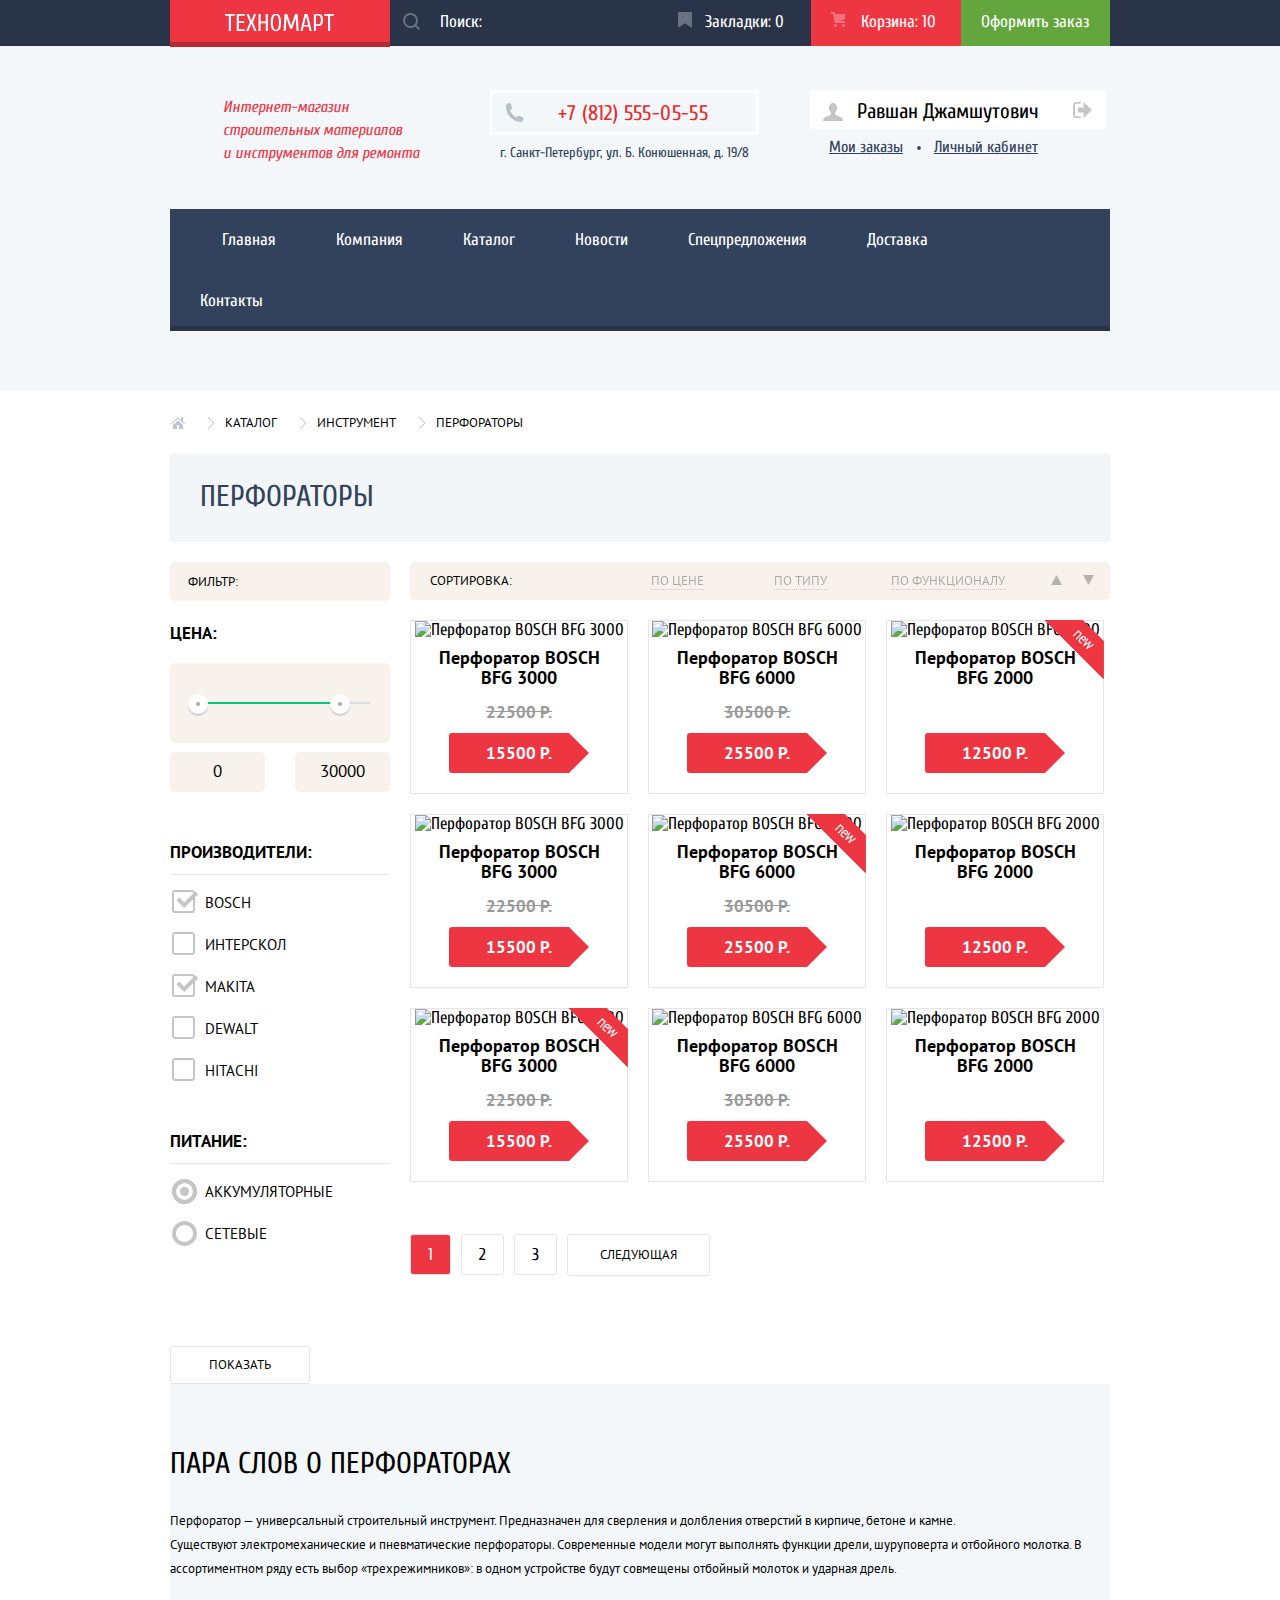
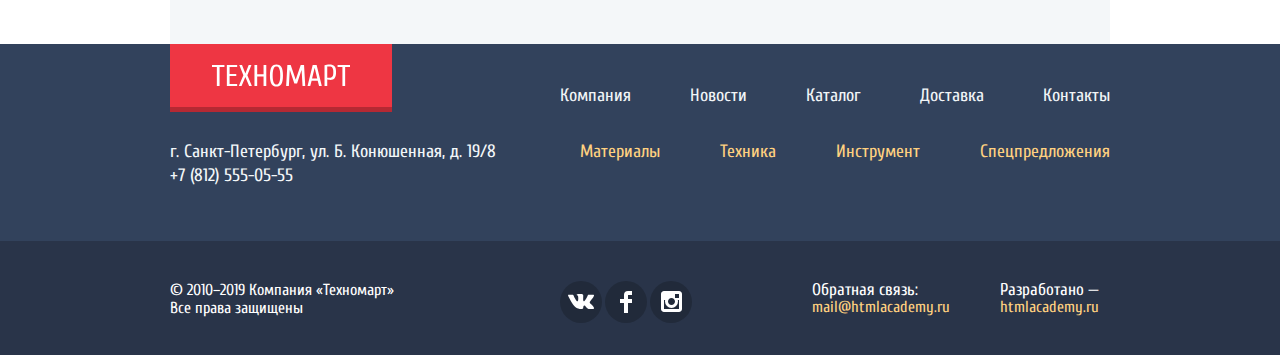
==== catalog.html @ c766dfce "Закончил верстку + js" ====
<!DOCTYPE html>
<html lang="ru">
<head>
    <meta charset="UTF-8">
    <meta name="viewport" content="width=device-width, initial-scale=1.0">
    <meta http-equiv="X-UA-Compatible" content="ie=edge">
    <title>Document</title>
    <link
      href="https://fonts.googleapis.com/css?family=Cuprum:400,400i,700|PT+Sans:400,700&display=swap&subset=cyrillic"
      rel="stylesheet">
    <link href="css/normalize.css" rel="stylesheet">
    <link href="css/style.css" rel="stylesheet">
</head>

  <body class="inner-page">
    <header class="main-header">
      <div class="header-top">
        <div class="container">
          <div class="logo-search">
            <a class="logo" href="index.html"><img src="img/logo-technomart.svg" width="136" height="22"
                alt="Логотип интернет-магазина Техномарт"></a>
            <form class="search" action="#" method="get">
              <label for="search-item">Поиск:</label>
              <input type="text" name="search-item" id="search-item" placeholder="Поиск:">
            </form>
          </div>
          <div class="links">
            <a class="btn tab" href="#">Закладки: 0</a>
            <a class="btn cart cart-full" href="#">Корзина: 10</a>
            <a class="btn сheckout" href="#">Оформить заказ</a>
          </div>
        </div>
      </div>

      <div class="header-middle">
        <div class="container">
          <div class="header-middle-tittle-wrapper">
            <h1>Интернет-магазин строительных материалов и&nbsp;инструментов для ремонта</h1>
          </div>
          <div class="header-contacts">
            <a class="tel" href="tel:+78125550555">+7 (812) 555-05-55</a>
            <p>г. Санкт-Петербург, ул. Б. Конюшенная, д. 19/8</p>
          </div>

          <ul class="user">
            <li><span class="username">
                  <svg class="icon-user" xmlns="http://www.w3.org/2000/svg" width="20" height="18"
                  viewBox="0 0 20 18">
                  <path fill="#c5c5c5"
                    d="M17.881 14.166c-2.144-.735-4.256-1.666-5.207-2.39-.657-.501-.77-1.618-.517-2.415 1.118-.903 1.864-2.477 1.864-4.278C14.021 2.276 12.221 0 10 0S5.979 2.276 5.979 5.083c0 1.801.746 3.374 1.863 4.277.253.798.141 1.915-.517 2.416-.95.724-3.063 1.654-5.207 2.39S0 18 0 18h20s.025-3.099-2.119-3.834z" />
                  </svg>
                Равшан Джамшутович
                  <svg class="logout" xmlns="http://www.w3.org/2000/svg" width="21" height="17" viewBox="0 0 21 17">
                    <g fill="#c5c5c5">
                    <path fill="#c5c5c5" d="M21 8.5L12.125 0v6h-6v5h6v6z" />
                    <path fill="#c5c5c5"
                      d="M3.106 13.952V3.048c.018-.376.171-1.057 1.01-1.057h5.027V0H4.116C1.938 0 1.112 1.81 1.087 3.027v10.946C1.112 15.189 1.938 17 4.116 17h5.027v-1.99H4.116c-.839 0-.992-.683-1.01-1.058z" />
                    </g>
                  </svg>
                </span>
            </li>
            <li><a class="orders" href="#">Мои заказы</a></li>
            <li><a class="private" href="#">Личный кабинет</a></li>
          </ul>
        </div>
      </div>

      <nav class="main-nav container">
        <ul class="site-nav">
          <li class="site-item"><a href="index.html">Главная</a></li>
          <li class="site-item"><a href="#">Компания</a></li>
          <li class="site-item"><a href="#">Каталог</a></li>
          <li class="site-item"><a href="#">Новости</a></li>
          <li class="site-item"><a href="#">Спецпредложения</a></li>
          <li class="site-item"><a href="#">Доставка</a></li>
          <li class="site-item"><a href="#">Контакты</a></li>
        </ul>
      </nav>
    </header>

    <main class="container">
        <ul class="breadcrumbs">
          <li class="home"><a href="index.html"><span class="visually-hidden">Главная страница</span></a>
          </li>
          <li><a href="catalog.html">Каталог</a></li>
          <li><a href="#">Инструмент</a></li>
          <li class="breadcrumbs-current">Перфораторы</li>
        </ul>
        <h2 class="hammers">Перфораторы</h2>
        
        <div class="catalog-columns">
          <section class="filters">
            <form class="filter" action="#" method="get">
              <h3>Фильтр:</h3>
              <fieldset class="filter-item">
                <legend class="price-legend">Цена:</legend>
                <div class="range-filter">
                  <div class="range-controls">
                    <div class="scale">
                      <div class="bar"></div>
                    </div>
                    <div class="toggle toggle-min"></div>
                    <div class="toggle toggle-max"></div>
                  </div>
                  <div class="price-controls">
                    <label class="min-price"><input type="text" name="min-price"  value="0"></label>
                    <label class="max-price"><input type="text" name="max-price"  value="30000"></label>
                  </div>
                </div>
              </fieldset>
              
              <fieldset>
                <legend>Производители:</legend>
                <ul class="manufacturers">
                  <li class="filter-option">
                    <input class="visually-hidden filter-input-checkbox" type="checkbox" name="bosch" id="bosch" checked>
                    <label for="bosch">Bosch</label>
                  </li>
                  <li class="filter-option">
                    <input class="visually-hidden filter-input-checkbox" type="checkbox" name="интерскол" id="interskol">
                    <label for="interskol">Интерскол</label>
                  </li>
                  <li class="filter-option">
                    <input class="visually-hidden filter-input-checkbox" type="checkbox" name="makita" id="makita" checked>
                    <label for="makita">Makita</label>
                  </li>
                  <li class="filter-option">
                    <input class="visually-hidden filter-input-checkbox" type="checkbox" name="dewalt" id="dewalt">
                    <label for="dewalt">Dewalt</label>
                  </li>
                  <li class="filter-option">
                    <input class="visually-hidden filter-input-checkbox" type="checkbox" name="hitachi" id="hitachi">
                    <label for="hitachi">Hitachi</label>
                  </li>
                </ul>
              </fieldset>
              <fieldset>
                <legend>Питание:</legend>
                <ul class="power">
                  <li class="filter-option">
                    <input class="visually-hidden filter-input-radio" type="radio" name="product-group" id="accumulator" value="accumulator" checked>
                    <label for="accumulator">Аккумуляторные</label>
                  </li>
                  <li class="filter-option">
                    <input class="visually-hidden filter-input-radio" type="radio" name="product-group" id="network" value="network">
                    <label for="network">Сетевые</label>
                  </li>
                </ul>
              </fieldset>
              <button type="submit">Показать</button>
            </form>
          </section>

          <section class="catalog">
            <div class="sorting">
              <h3>Сортировка:</h3>
              <ul class="sorting-list">
                <li><a class="sort-price" href="#">По цене</a></li>
                <li><a class="sort-type" href="#">По типу</a></li>
                <li><a class="sort-function" href="#">По функционалу</a></li>
                <li><a class="sort-up" href="#"><span class="visually-hidden">По возрастанию</span><svg xmlns="http://www.w3.org/2000/svg" width="11" height="10" viewBox="0 0 11 10">
                  <path fill="#231F20" d="M5.5 0L0 10h11z" /></svg></a></li>
                <li><a class="sort-down" href="#"><span class="visually-hidden">По убыванию</span><svg xmlns="http://www.w3.org/2000/svg" width="11" height="10" viewBox="0 0 11 10">
                  <path fill="#231F20" d="M5.5 10L0 0h11" /></svg></a></li>
              </ul>
            </div>
            <ul class="catalog-list">
              <li class="catalog-item">
                <div class="actions">
                  <a href="#" class="buy">Купить</a>
                  <a href="#" class="bookmark">В закладки</a>
                </div>
                <div class="catalog-item-image">
                  <a href="#"><img src="img/perforator_bfg3000.jpg" width="218" height="170"
                      alt="Перфоратор BOSCH BFG 3000"></a>
                </div>
                <h3><a href="#">Перфоратор BOSCH BFG 3000</a></h3>
                <span class="old-price">22500 Р.</span>
                <a href="#" class="btn price">15500 Р.</a>
              </li>

              <li class="catalog-item">
                <div class="actions">
                  <a href="#" class="buy">Купить</a>
                  <a href="#" class="bookmark">В закладки</a>
                </div>
                <div class="catalog-item-image">
                  <a href="#"><img src="img/perforator_bfg6000.jpg" width="218" height="170"
                    alt="Перфоратор BOSCH BFG 6000"></a>
                  </div>
                <h3><a href="#">Перфоратор BOSCH BFG 6000</a></h3>
                <span class="old-price">30500 Р.</span>
                <a href="#" class="btn price">25500 Р.</a>
              </li>

              <li class="catalog-item new-item">
                <div class="flag flag-new">Новинка</div>
                <div class="actions">
                  <a href="#" class="buy">Купить</a>
                  <a href="#" class="bookmark">В закладки</a>
                </div>
                <div class="catalog-item-image">
                  <a href="#"><img src="img/perforator_bfg2000.jpg" width="218" height="170"
                    alt=" Перфоратор BOSCH BFG 2000"></a>
                  </div>
                <h3><a href="#">Перфоратор BOSCH BFG 2000</a></h3>
                <span class="old-price"></span>
                <a href="#" class="btn price">12500 Р.</a>
              </li>

              <li class="catalog-item">
                <div class="actions">
                  <a href="#" class="buy">Купить</a>
                  <a href="#" class="bookmark">В закладки</a>
                </div>
                <div class="catalog-item-image">
                  <a href="#"><img src="img/perforator_bfg3000.jpg" width="218" height="170"
                    alt="Перфоратор BOSCH BFG 3000"></a>
                  </div>
                <h3><a href="#">Перфоратор BOSCH BFG 3000</a></h3>
                <span class="old-price">22500 Р.</span>
                <a href="#" class="btn price">15500 Р.</a>
              </li>

              <li class="catalog-item new-item">
                <div class="flag flag-new">Новинка</div>
                <div class="actions">
                  <a href="#" class="buy">Купить</a>
                  <a href="#" class="bookmark">В закладки</a>
                </div>
                <div class="catalog-item-image">
                  <a href="#"><img src="img/perforator_bfg6000.jpg" width="218" height="170"
                    alt=" Перфоратор BOSCH BFG 6000"></a>
                  </div>
                <h3><a href="#">Перфоратор BOSCH BFG 6000</a></h3>
                  <span class="old-price">30500 Р.</span>
                <a href="#" class="btn price">25500 Р.</a>
              </li>

              <li class="catalog-item">
                <div class="actions">
                  <a href="#" class="buy">Купить</a>
                  <a href="#" class="bookmark">В закладки</a>
                </div>
                <div class="catalog-item-image">
                  <a href="#"><img src="img/perforator_bfg2000.jpg" width="218" height="170"
                    alt="Перфоратор BOSCH BFG 2000"></a>
                  </div>
                <h3><a href="#">Перфоратор BOSCH BFG 2000</a></h3>
                <span class="old-price"></span>
                <a href="#" class="btn price">12500 Р.</a>
              </li>

              <li class="catalog-item new-item">
                <div class="flag flag-new">Новинка</div>
                <div class="actions">
                  <a href="#" class="buy">Купить</a>
                  <a href="#" class="bookmark">В закладки</a>
                </div>
                <div class="catalog-item-image">
                  <a href="#"><img src="img/perforator_bfg3000.jpg" width="218" height="170"
                    alt="Перфоратор BOSCH BFG 3000"></a>
                  </div>
                <h3><a href="#">Перфоратор BOSCH BFG 3000</a></h3>
                <span class="old-price">22500 Р.</span>
                <a href="#" class="btn price">15500 Р.</a>
              </li>

              <li class="catalog-item">
                <div class="actions">
                  <a href="#" class="buy">Купить</a>
                  <a href="#" class="bookmark">В закладки</a>
                </div>
                <div class="catalog-item-image">
                  <a href="#"><img src="img/perforator_bfg6000.jpg" width="218" height="170"
                    alt=" Перфоратор BOSCH BFG 6000"></a>
                  </div>
                <h3><a href="#">Перфоратор BOSCH BFG 6000</a></h3>
                <span class="old-price">30500 Р.</span>
                <a href="#" class="btn price">25500 Р.</a>
              </li>
              
              <li class="catalog-item">
                <div class="actions">
                  <a href="#" class="buy">Купить</a>
                  <a href="#" class="bookmark">В закладки</a>
                </div>
                <div class="catalog-item-image">
                  <a href="#"><img src="img/perforator_bfg2000.jpg" width="218" height="170"
                    alt="Перфоратор BOSCH BFG 2000"></a>
                  </div>
                <h3><a href="#">Перфоратор BOSCH BFG 2000</a></h3>
                <span class="old-price"></span>
                <a href="#" class="btn price">12500 Р.</a>
              </li>
            </ul>
            <ul class="pagination-list">
              <li class="pagination-item pagination-item-current"><a>1</a></li>
              <li class="pagination-item"><a href="#">2</a></li>
              <li class="pagination-item"><a href="#">3</a></li>
              <li class="pagination-item pagination-item-next"><a href="#">Следующая</a></li>
            </ul>
          </section>
        </div>

        <section class="about-hammers">
            <h2>Пара слов о перфораторах</h2>
            <p>Перфоратор — универсальный строительный инструмент. Предназначен для сверления и долбления отверстий в
              кирпиче, бетоне и камне.<br>
              Существуют электромеханические и пневматические перфораторы. Современные модели могут выполнять функции
              дрели, шуруповерта и отбойного молотка. В ассортиментном ряду есть выбор «трехрежимников»: в одном
              устройстве будут совмещены отбойный молоток и ударная дрель.</p>
        </section>

    </main>

    <footer class="main-footer">
      <div class="footer-top">
        <div class="container">
          <a class="logo logo-footer"><img src="img/logo-technomart.svg" width="136" height="22"
              alt="Логотип интернет-магазина Техномарт"></a>

          <ul class="nav-footer">
            <li><a href="#">Компания</a></li>
            <li><a href="#">Новости</a></li>
            <li><a href="catalog.html">Каталог</a></li>
            <li><a href="#">Доставка</a></li>
            <li><a href="#">Контакты</a></li>
          </ul>
        </div>

        <div class="container">
          <div class="contacts-footer">
            <p>г. Санкт-Петербург, ул. Б. Конюшенная, д. 19/8</p>
            <p>+7 (812) 555-05-55</p>
          </div>

          <ul class="nav-footer-gold">
            <li><a href="#">Материалы</a></li>
            <li><a href="#">Техника</a></li>
            <li><a href="#">Инструмент</a></li>
            <li><a href="#">Спецпредложения</a></li>
          </ul>
        </div>
      </div>

      <div class="footer-bottom">
        <div class="container">
          <div class="footer-copyright">
            <p>© 2010–2019 Компания «Техномарт»</p>
            <p>Все права защищены</p>
          </div>

          <div class="footer-social">
            <ul>
              <li><a class="social social-vk" href="#"><span class="visually-hidden">Вконтакте</span></a></li>
              <li><a class="social social-facebook" href="#"><span class="visually-hidden">Фейсбук</span></a></li>
              <li><a class="social social-instagram" href="#"><span class="visually-hidden">Инстаграм</span></a></li>
            </ul>
          </div>

          <div class="email">
            <p>Обратная связь:</p>
            <a href="#">mail@htmlacademy.ru</a>
          </div>

          <div class="developer">
            <p>Разработано —</p>
            <a href="https://htmlacademy.ru/">htmlacademy.ru</a>
          </div>
        </div>
    </footer>

    <section class="modal modal-cart">
      <h2>Товар добавлен в корзину!</h2>
      <div class="user-actions">
        <a class="btn" href="#">Оформить заказ</a>
        <button class="btn" type="button">Продолжить покупки</button>
      </div>
      <button class="close-cart" type="button"><span class="visually-hidden">Закрыть</span></button>
    </section>
    
  <script src="js/script.js"></script>
  </body>
</html>
---- css/style.css ----
body {
    margin: 0;
    padding: 0;

    font-family: 'Cuprum', Arial, sans-serif;
    font-size: 17px;
    line-height: 17px;
    font-weight: 400;
    color: #000000;

    background-color: #ffffff;
}

a {
    text-decoration: none;
}

img {
    width: 100%;
    height: auto;
}

.visually-hidden {
    display: none;
}

.visually-hidden:not(:focus):not(:active) {
    position: absolute;

    width: 1px;
    height: 1px;
    margin: -1px;
    border: 0;
    padding: 0;

    white-space: nowrap;

    clip-path: inset(100%);
    clip: rect(0 0 0 0);
    overflow: hidden;
}

.btn {
    color: #ffffff;
    background-color: #ee3643;
}

.btn:hover {
    background-color: #ca2c37;
}   

.btn:active,
.btn:focus {
    background-color: #ba2732;
}

.header-top a,
.site-nav a {
    color: #ffffff;
}

.main-header {
    padding-bottom: 60px;
    
    background-color: #f4f7f9;
}

.header-top {
    display: flex;
    min-height: 42px;

    font-size: 17px;
    line-height: 18px;
    color: #ffffff;

    background-color: #293449;
}

.logo-search {
    position: relative;
    width: 490px;
}

.logo img {
    position: absolute;
    top: 0;
    left: 0;

    width: 109px;
    height: 19px;
    padding: 13px 56px 15px 55px;
    
    box-shadow: inset 0px -5px 0 0 rgba(0, 0, 0, 0.24);
    background-color: #ee3643;
}

.logo img:hover {
    background-color: #ca2c37;
}

.logo img:active,
.logo img:focus {
    background-color: #ba2732;
}

.search label {
    font-size: 0;
}

.search {
    position: relative;
    margin-left: 216px;
}

.search::before {
    content: "";

    position: absolute;
    top: 11px;
    left: 17px;

    width: 17px;
    height: 17px;

    background-color: #ff0000;
    background: url("../img/icon-search.svg") no-repeat 0 0;

    opacity: 0.3;
}

.search:hover::before,
.search:focus::before,
.search:active::before {
    opacity: 1;
}

.search input::-webkit-input-placeholder {
    color: #ffffff;
}

.search input[type="text"] {
    width: 215px;
    padding-top: 10px;
    padding-bottom: 13px;
    padding-left: 50px;

    color: #000000;

    
    background-color: #293449;
    border: none;
}

.search input[type="text"]:hover {
    background-color: #212a3a;
}

.search input[type="text"]:active,
.search input[type="text"]:focus {
    display: inline-block;

    background-color: #ffffff;
}

.links {
    position: relative;
}

.tab {
    width: 106px;
    padding: 13px 0 15px 44px;
}

.tab::before {
    content: "";

    position: absolute;
    top: 12px;
    left: 17px;

    width: 14px;
    height: 16px;

    background: url("../img/icon-bookmark.svg") no-repeat 0 0;

    opacity: 0.3;
}

.cart {
    width: 100px;
    padding: 13px 0 15px 50px;
}

.cart::before {
    content: "";

    position: absolute;
    top: 12px;
    left: 170px;

    width: 14px;
    height: 16px;

    background: url("../img/icon-cart.svg") no-repeat 0 0;

    opacity: 0.3;
}

.tab:hover::before,
.cart:hover::before {
    opacity: 1;
}

.tab:active::before,
.cart:active::before,
.tab:focus::before,
.cart:focus::before {
    opacity: 0.5;
}

.tab,
.cart {
    background-color: #293449;
}

.cart-full {
    background-color: #ee3643;
}

.tab:hover,
.cart:hover {
    background-color: #212a3a;
}

.tab:active,
.cart:active,
.tab:focus,
.cart:focus {
    opacity: 0.6;
    background-color: #161d29;
}

.сheckout {
    padding: 13px 21px 15px 20px;
    background-color: #63a63e;
}

.сheckout:hover {
    background-color: #5fbb2d;
}

.сheckout:active,
.сheckout:focus {
    opacity: 0.5;

    background-color: #518534;
}  

.header-middle h1,
.header-middle p {
    margin: 0;
    padding: 0;
}

.main-header h1 {
    width: 197px;
    padding-top: 6px;
    padding-left: 53px;

    font-size: 16px;
    font-weight: 400;
    font-style: italic;
    line-height: 23px;
    color: #ee3643;
}

.tel {
    display: block;
}

.tel {
    padding: 10px 0px 8px 65px;
    margin-right: 31px;

    font-size: 21px;
    line-height: 21px;
    letter-spacing: 0.4px;
    color: #e9292a;

    border: solid 3px #ffffff;
}

.header-contacts p {
    margin-top: 6px;
    margin-left: 10px;

    font-size: 14px;
    line-height: 24px;
    color: #32425c;
}

.header-contacts {
    position: relative;
}

.header-contacts::before {
    content: "";

    position: absolute;
    top: 13px;
    left: 15px;

    width: 19px;
    height: 19px;

    background: url("../img/icon-phone.svg") no-repeat 0 0;
}

.check-in {
    list-style: none;
}

.check-in a {
    font-size: 21px;
    line-height: 21px;
    color: #000000;

    background-color: #ffffff;
}

.check-in a:hover {
    font-size: 21px;
    line-height: 21px;
    
    color: #ee3643;
}

.check-in a:active,
.check-in a:focus {
    font-size: 21px;
    line-height: 21px;
    color: #000000;
    
    opacity: 0.3;
}

.user {
    position: relative;

    display: flex;
    flex-wrap: wrap;
    justify-content: space-between;

    width: 300px;

    margin: 0;
    padding: 0;
}


.user li{
    list-style: none;
}

.username {
    position: relative;

    display: block;
    padding: 11px 67px 7px 47px;

    font-size: 21px;
    line-height: 21px;
    
    background-color: #fff;
}

.icon-user {
    position: absolute;
    top: 13px;
    left: 13px;

    width: 20px;
    height: 18px;
}

.username .logout{
    position: absolute;
    top: 11px;
    right: 14px;

    width: 20px;
    height: 18px;
}

.icon-user:hover path,
.logout:hover path {
    fill: #32425c;
}

.icon-user:active,
.icon-user:focus,
.logout:active,
.logout:focus {
    opacity: 0.3;
}

.orders {
    padding-left: 19px;
}

.private {
    position: relative;

    padding-right: 72px;
}

.private::before {
    content: "";

    position: absolute;
    top: 8px;
    left: -17px;

    width: 4px;
    height: 4px;
    background-color: red;
    background: url("../img/dot.svg") no-repeat 0 0;
}

.user a {
    font-size: 16px;
    color: #32425c;
    text-decoration: underline;
}

.user a:hover {
    color: #ee3643;
}

.user a:active,
.user a:focus,
.user span:active,
.user span:focus {
    color: #000000;

    opacity: 0.3;
}

.check-in a {
    display: block;
}

.site-nav {
    display: flex;
    flex-wrap: wrap;

    width: 940px;
    margin: 0;
    padding: 0;
    margin-top: 44px;

    list-style: none;

    background-color: #32425c;
    box-shadow: inset 0px -5px 0 0 #293449;
}

.site-nav li {
    font-size: 17px;
    line-height: 17px;
    color: #ffffff;
}

.site-item:first-child a {
    padding-left: 52px;
}

.site-item:last-child a {
    padding-right: 60px;
}

.site-nav a {
    display: block;

    padding: 22px 30px;
}

.site-nav a:hover {
    background-color: #293449;
}

.site-nav a:active,
.site-nav a:focus {
    color: rgba(255, 255, 255, 0.5);

    background-color: #1d2739;
}

.breadcrumbs {
    list-style: none;
}

.breadcrumbs {
    position: relative;

    display: flex;
    justify-content: flex-start;
    flex-wrap: wrap;

    margin: 0;
    padding: 0;
}

.home {
    top: 3px;
    
    width: 15px;
    height: 12px;
    

    background: url("../img/icon-home.svg") no-repeat 0 0;
}

.breadcrumbs li {
    position: relative;

    padding-right: 40px;
}

.breadcrumbs li::before {
    content: "";

    position: absolute;
    top: 3px;
    left: -18px; 

    width: 8px;
    height: 12px;
  
    background: url("../img/icon-right-small.svg") no-repeat 0 0;
}

.breadcrumbs .home::before {
    display: none;
}

.breadcrumbs a,
.breadcrumbs li {
    font-family: "PT Sans";
    font-size: 13px;
    line-height: 18px;
    color: #000000;
    text-transform: uppercase;
}

.options {
    margin-top: 59px;
}

.options-list {
    display: flex;
    flex-wrap: wrap;
    justify-content: space-between;
    align-content: flex-start;

    width: 940px;
    min-height: 410px;
    margin: 0;
    padding: 0;
}

.options-wrapper {
    display: flex;
    flex-direction: column;
    justify-content: space-between;
    align-items: flex-end;
    order: 1;

    width: 300px;
    height: 266px;
}

.slider-wrapper {
    display: flex;
    justify-content: space-between;

    width: 940px;
    height: 267px;
    margin-top: 20px;
}
    

.option-item {
    width: 300px;
    height: 123px;

    list-style: none;

    border-bottom: 1px solid transparent;
}

.transport {
    margin-top: 20px;
}

.option-item h3 {
    margin: 0;
    padding: 0;
    padding: 23px 100px 12px 23px;
    font-size: 24px;
    font-weight: bold;
    line-height: 30px;
}

.option-item a {
    color: #ffffff;
}

.option-item h3 + a {
    display: block;
    box-sizing: border-box;
    width: 135px;
    margin-left: 24px;
    margin-bottom: 21px;
    padding: 10px 17px;

    font-size: 14px;
    line-height: 18px;
    text-align: center;
    text-transform: uppercase;
    
    border-radius: 2px;
}

.materials {
    position: relative;

    background-color: #ffbf47;
}

.materials::before {
    content: "";
    position: absolute;
    top: 31px;
    right: 43px;

    width: 44px;
    height: 65px;

    background: url("../img/icon-1.svg") no-repeat 0 0;
}

.materials h3 + a,
.tool h3+a,
.mechanism h3+a,
.discounts h3+a,
.transport h3+a {
    color: #ffffff;

    background-color: rgba(0, 0, 0, 0.1);
}

.materials h3 + a:hover,
.tool h3+a:hover,
.mechanism h3+a:hover,
.discounts h3+a:hover,
.transport h3+a:hover {
    background-color: rgba(0, 0, 0, 0.2);
}

.materials h3+a:active,
.materials h3+a:focus,
.tool h3+a:active,
.tool h3+a:focus,
.mechanism h3+a:active,
.mechanism h3+a:focus,
.discounts h3+a:active,
.discounts h3+a:focus,
.transport h3+a:active,
.transport h3+a:focus {
    background-color: rgba(0, 0, 0, 0.3);
}

.option-item .flag {
    position: absolute;
    top: 0;
    right: 0;
  
    width: 60px;
    height: 60px;
  
    text-indent: -1000px;
    overflow: hidden;
    z-index: 20;
}

.option-item .flag-new {
    background: url("../img/new-flag.png") no-repeat 0 0;
}

.tool {
    position: relative;

    background-color: #3bbce3;
}

.tool::before {
    content: "";
    position: absolute;
    top: 33px;
    right: 28px;

    width: 75px;
    height: 61px;

    background: url("../img/icon-2.svg") no-repeat 0 0;
}

.mechanism {
    position: relative;

    background-color: #dc91d8;
}

.mechanism::before {
    content: "";
    position: absolute;
    top: 31px;
    right: 31px;

    width: 78px;
    height: 62px;

    background: url("../img/icon-3.svg") no-repeat 0 0;
}

.discounts {
    position: relative;

    background-color: #8ed78f;
}

.discounts::before {
    content: "";
    position: absolute;
    top: 26px;
    right: 45px;

    width: 59px;
    height: 72px;

    background: url("../img/icon-4.svg") no-repeat 0 0;
}

.transport {
    position: relative;

    background-color: #ffc047;
}

.transport::before {
    content: "";
    position: absolute;
    top: 32px;
    right: 31px;

    width: 78px;
    height: 63px;

    background: url("../img/icon-5.svg") no-repeat 0 0;
}

.slider {
    position: relative;

    width: 620px;
    height: 266px;
}

.slider-text {
    position: absolute;
    top: 20px;
    left: 24px;
}

.slider h3,
.slider a,
.slider p {  
    margin: 0;
    padding: 0;
    color: #ffffff;
}

.slider h3 {
    padding-bottom: 5px;

    font-size: 36px;
    font-weight: bold;
    line-height: 36px;
    text-transform: uppercase;
}

.slider p {
    font-size: 18px;
    line-height: 24px;
}

.slider img {
    width: 620px;
    height: 266px;
}

.slide-1,
.slide-2 {
    display: none;
}

.product-1:checked ~ .slider .slide-1,
.product-2:checked ~ .slider .slide-2 {
    display: block;
}

.product-1:checked ~ .slider .product-slide-1::before,
.product-2:checked ~ .slider .product-slide-2::before {
    content: "";
    position: absolute;
    top: 2px;
    left: 2px;

    width: 6px;
    height: 6px;

    background-color: red;
    border-radius: 50%;
} 

.slider-controls {
    position: absolute;
    bottom: 30px;
    left: 315px;
    z-index: 20;

    font-size: 0;
}

.slider-controls label {
    position: relative;

    display: inline-block;
    width: 10px;
    height: 10px;
    margin-right: 8px;

    vertical-align: top;

    background-color: #ffffff;
    border-radius: 50%;
    cursor: pointer;
}

.slider-list {
    margin: 0;
    padding: 0;

    list-style: none;
}

.slider .back {
    position: absolute;
    top: 114px;
    left: 25px;

    width: 22px;
    height: 40px;

    font-size: 0;
    cursor: pointer;

    background: url("../img/icon-left.svg") no-repeat 0 0;
    border: none;
}

.slider .next {
    position: absolute;
    top: 114px;
    right: 25px;

    
    width: 22px;
    height: 40px;

    font-size: 0;
    cursor: pointer;

    background: url("../img/icon-right.svg") no-repeat 0 0;
    border: none;
}   

.slider .btn {
    position: absolute;
    bottom: 22px;
    left: 25px;
    
    width: 195px;
    padding: 10px 0;

    font-size: 14px;
    line-height: 18px;
    text-align: center;
    text-transform: uppercase;

    border-radius: 3px;
}

.companies-list li {
    width: 220px;
    height: 145px;
}

.hammers {
    margin: 0;
    padding: 0;
    margin-top: 22px;
    padding-top: 28px;
    padding-bottom: 30px;
    padding-left: 30px;

    font-size: 30px;
    line-height: 30px;
    font-weight: 400;
    text-transform: uppercase;
    text-align: left;
    color: #32425c;
    
    background-color: #f2f6f8;
}

.filters {
    box-sizing: border-box;
    width: 220px;
}

.filters h3 {
    margin: 0;
    padding: 0;
    padding: 11px 0 10px 18px;
    margin-bottom: 17px;

    font-family: "PT Sans";
    font-size: 13px;
    line-height: 18px;
    font-weight: 400;

    text-transform: uppercase;

    background-color: #f7f3ec;
    border-radius: 5px;
}

.filter-item .price-legend {
    margin-bottom: 15px;
}

.range-filter {
    width: 220px;
}

.price-controls {
    font-family: "PT Sans";
    font-size: 17px;
    line-height: 18px;
}

.range-controls {
    position: relative;

    height: 41px;
    margin-bottom: 9px;
    padding-top: 39px;
    padding-right: 20px;
    padding-left: 20px;

    background-color: #f7f3ec;

    border-radius: 5px;
}

.range-controls .scale {
    height: 2px;

    background-color: #d7dcde;
}

.range-controls .bar {
  width: 152px;
  height: 2px;

  background: #00ca74;
}

.range-controls .toggle {
    position: absolute;
    top: 31px;
    left: 0;

    width: 4px;
    height: 4px;
    padding: 0;

    border: 8px solid #ffffff;
    background-color: #ababab;
    box-shadow: 0 2px 1px 0 #cfcfcf;
    border-radius: 50%;
    cursor: pointer;
}

.range-controls .toggle-min {
    left: 18px;
}

.range-controls .toggle-max {
    left: 160px;
}

.price-controls {
    font-size: 0;
}

.price-controls label {
    display: inline-block;
    width: 50%;

    font-size: 17px;
}

.price-controls input {
    box-sizing: border-box;
    width: 95px;
    padding: 10px 24px;

    font-family: "PT Sans";
    font-size: 17px;
    text-align: center;
    color: #000000;

    border: none;
    border-radius: 5px;
    background: #f7f3ec;
}

.max-price input[name=max-price] {
    margin-left: 15px;
}

.filter fieldset {
    position: relative;

    padding: 0;
    margin: 0;
    margin-bottom: 45px;

    border: none;
}

.manufacturers li:nth-child(5) {
    margin-bottom: 0;
}

.filter fieldset:nth-child(4) {
    margin-bottom: 80px;
}

.filter legend {
    margin-bottom: 26px;

    font-family: "PT Sans";
    font-size: 17px;
    font-weight: bold;
    line-height: 30px;
    text-transform: uppercase;
}

.filter {
    position: relative;
}

.filter fieldset::after {
    content: "";
    position: absolute;
    top: -20px;
    left: 0;

    width: 220px;
    height: 1px;

    border-bottom: 1px solid #e5e5e5;
}

.filter .filter-item::after {
    display: none;
}

.filter ul {
    margin: 0;
    padding: 0;

    list-style: none;
    line-height: 20px;
    font-family: "PT Sans";
    font-size: 15px;
}

.filter li {
    margin-bottom: 22px;
    padding-left: 35px;

    text-transform: uppercase;
}

.filter-option label {
    position: relative;

    display: block;

    cursor: pointer;
    user-select: none;
}

.filter-input-checkbox + label::before {
    content: "";
    position: absolute;
    top: -3px;
    left: -33px;

    width: 23px;
    height: 23px;

    background: url("../img/checkbox-off.svg") no-repeat 0 0;
}

.filter-input-checkbox:checked + label::after {
    content: "";
    position: absolute;
    top: -3px;
    left: -33px;

    width: 27px;
    height: 23px;

    background: url("../img/checkbox-on.svg") no-repeat 0 0;
}

.filter-input-radio + label::before {
    content: "";

    position: absolute;
    top: -3px;
    left: -33px;

    width: 25px;
    height: 25px;
  
    background: url("../img/radio-off.svg") no-repeat 0 0;
}

.filter-input-radio:checked + label::after {
    content: "";

    position: absolute;
    top: -3px;
    left: -33px;

    width: 25px;
    height: 25px;

    background: url("../img/radio-on.svg") no-repeat 0 0;
}

.filters button {
    width: 140px;
    height: 38px;
    margin: 0;
    padding: 0;

    font-family: "PT Sans";
    font-size: 13px;
    line-height: 18px;
    text-transform: uppercase;

    background-color: #ffffff;
    border: 1px solid  #e5e5e5;
    border-radius: 3px;
}

.sorting {
    position: relative; 

    display: flex;
    align-items: center;

    width: 700px;
    min-height: 38px;

    background-color: #f7f3ec;
    border-radius: 5px;
}

.sorting h3 {
    margin: 0;
    padding: 0;
    margin-left: 20px;
    margin-right: 139px;

    font-family: "PT Sans";
    font-size: 13px;
    font-weight: normal;
    line-height: 18px;
    text-transform: uppercase;
}

.sorting-list {
    display: flex;
    align-items: center;

    margin: 0;
    padding: 0;

    font-family: "PT Sans";
    font-size: 13px;
    line-height: 18px;

    list-style: none;
}

.sorting-list a {
    color: #000000;
    text-transform: uppercase;
    opacity: 0.3;

    border-bottom: 1px dotted #ee3643;
}

.sorting-list a:hover {
    opacity: 1;

    border-bottom: 1px solid #ee3643;
}

.sorting-list a:active,
.sorting-list a:focus {
    color: #ee3643;
    opacity: 1;

    border-bottom: none;
}

.sort-price {
    margin-right: 70px;
}

.sort-type {
    margin-right: 64px;
}

.sort-function {
    margin-right: 46px;
}

.sort-up {
    margin-right: 21px;
}

.sorting-list .sort-up,
.sorting-list .sort-down {
    border-bottom: none;
}

.sorting-list .sort-up:hover,
.sorting-list .sort-down:hover {
    border-bottom: none;
}

.sort-up:active path,
.sort-up:focus path,
.sort-down:active path,
.sort-down:focus path {
    fill: #ee3643;
    opacity: 1;
}

.catalog {
    width: 700px;
}

.catalog-columns {
    box-sizing: border-box;
    display: flex;
    justify-content: space-between;
    margin-top: 20px;
}

.catalog-list {
    display: flex;
    flex-wrap: wrap;

    width: 700px;
    margin: 20px auto;
    padding: 0;

    list-style: none;
}

.catalog-list a {
    color: #000000;
}

.catalog-list h3 {
    min-height: 40px;
    padding: 0 25px;
    margin-top: 10px;
    margin-bottom: 15px;

    font-family: "PT Sans";
    font-size: 18px;
    font-weight: bold;
    line-height: 20px;
}

.catalog-item {
    position: relative;
    display: inline-block;
    box-sizing: border-box;

    width: 218px;
    margin-bottom: 20px;
    margin-right: 20px;

    text-align: center;

    border: 1px solid #e5e5e5;
}

.catalog-item .flag {
    position: absolute;
    top: -1px;
    right: -1px;
  
    width: 60px;
    height: 60px;
  
    text-indent: -1000px;
    overflow: hidden;
    z-index: 20;
}

.catalog-item .flag-new {
    background: url("../img/new-flag.png") no-repeat 0 0;
}

.catalog-item .actions {
    position: absolute;
    top: 0;
    left: 0;

    width: 218px;
    height: 88px;
    padding: 40px 0;

    background-color: rgba(255, 255, 255, 0.9);
    z-index: 10;
}

.actions .buy,
.actions .bookmark {
    position: relative;

    display: block;
    width: 129px;
    margin: 0 auto;
    margin-bottom: 7px;
    padding: 7px 0;

    color: white;
    font-size: 14px;
    font-weight: normal;
    line-height: 18px;
    text-transform: uppercase;
  
    background-color: #63a63e;
    border: 3px solid #63a63e;
    border-bottom-color: #367315;
    border-radius: 3px;
}

.actions .bookmark {
    color: #32425c;

    background: white;
    border-bottom-color: #63a63e;
}

.catalog-item .actions {
    display: none;
}

.catalog-item:hover .actions {
    display: block;
}

.actions .buy::before {
    content: "";
    position: absolute;
    top: 8px;
    left: 12px;

    width: 15px;
    height: 15px;

    background: url("../img/icon-cart.svg") no-repeat 0 0;

    opacity: 0.3;
}

.actions .buy:hover::before,
.actions .buy:active::before,
.actions .buy:focus::before {
    opacity: 1;
}

.actions .buy:hover {
    background-color: #5fbb2d;
    border: 3px solid #5fbb2d;
    border-bottom-color:#367315;
}

.actions .buy:active,
.actions .buy:focus {
    background-color: #518534;
    border: 3px solid #518534;
}

.actions .bookmark:hover {
    border: 3px solid #32425c;
}

.actions .bookmark:active,
.actions .bookmark:focus {
    opacity: 0.3;
}

.catalog-item:nth-child(3n) {
    margin-right: 0;
}

.catalog-item:hover {
    box-shadow: 0px 10px 25px 0 rgba(41, 52, 73, 0.5);
}

.catalog-item .price {
    position: relative;

    display: block;
    width: 80px;
    margin: 10px auto;
    margin-bottom: 20px;
    padding: 11px 30px;

    font-family: "PT Sans";
    font-size: 17px;
    font-weight: bold;
    line-height: 18px;
    color: #ffffff;

    background: #ee3643;
    border-radius: 3px;
}

.catalog-item .price:after {
    content: "";

    position: absolute;
    top: 0px;
    right: -20px;

    width: 0;
    height: 0;

    border: 20px solid white;
    border-left-color: #ee3643;
}

.catalog-item .old-price {
    display: block;

    min-height: 20px;
    margin-top: 15px;
    margin-bottom: 10px;

    font-family: "PT Sans";
    font-size: 17px;
    font-weight: 700;
    line-height: 18px;
    color: #999999;
    text-decoration: line-through;
}

.popular-items {
    position: relative;

    margin-top: 53px;
}

.popular-items h2,
.popular-companies h2 {
    margin: 0;
    padding: 0;
    padding: 30px 0 30px 30px;
    min-height: 90px;
    box-sizing: border-box;
    
    color: #32425c;
    
    background-color: #f9f5f0;
}

.popular-items h2,
.popular-companies h2,
.services h2,
.about h2 {
    font-size: 30px;
    line-height: 30px;
    font-weight: 400;
    text-transform: uppercase;
}

.popular-items .btn,
.popular-companies .btn {
    position: absolute;
    top: 25px;
    right: 25px;

    width: 250px;
    padding: 10px 0;

    font-size: 14px;
    line-height: 18px;
    text-align: center;
    text-transform: uppercase;

    border-radius: 3px;
}

.catalog-popular {
    display: flex;
    flex-wrap: wrap;

    width: 940px;
}

.catalog-popular .catalog-item {
    margin-bottom: 0;
}

.catalog-popular .catalog-item:nth-child(3n) {
    margin-right: 20px;
}

.catalog-popular .catalog-item:nth-child(4n) {
    margin-right: 0;
}

.catalog-item:nth-child(4n) .price-last {
    margin-top: 43px;
}

.popular-companies {
    position: relative;

    margin-top: 21px;
}

.companies-list {
    display: flex;
    flex-wrap: wrap;

    margin: 0;
    padding: 0;
    margin-top: 20px;

    list-style: none;
}

.companies-list li {
    display: flex;
    justify-content: center;
    align-items: center;

    box-sizing: border-box;
    width: 220px;
    min-height: 45px;
    margin-right: 20px;
    margin-bottom: 20px;

    text-align: center;
    vertical-align: middle;

    border: 1px solid #eaeaea;
}

.companies-list li:hover {
    box-shadow: 0px 10px 25px 0 rgba(41, 52, 73, 0.5);
}

.companies-list li:active,
.companies-list li:focus {
    box-shadow: 0px 4px 10px 0 rgba(41, 52, 73, 0.5);
    opacity: 0.3;
}

.companies-list li:nth-child(4n) {
    margin-right: 0;
}

.services {
    position: relative;

    min-height: 522px;
    margin-top: 85px;

    background-color: #f4f7f9;
}

.services p {
    margin: 0;
    padding: 0;

    font-family: "PT Sans";
    font-size: 13px;
    line-height: 24px;
}

.services h2 {
    margin: 0;
    padding: 0;
    padding-top: 62px;
    padding-bottom: 30px;
}

.services-list {
    position: relative;

    margin: 0;
    padding: 0;
    margin-top: 70px;
    padding-bottom: 100px;

    list-style-type: none; 
}

.services-list::after {
    content: "";
    position: absolute;
    top: -40px;
    left: 230px;

    width: 10px;
    height: 279px;

    background: url("../img/line.png") no-repeat 0 0;
}

.service-item {
    width: 240px;
    min-height: 61px;

}

.service-item a {
    display: block;
    box-sizing: border-box;
    padding: 16px 0 15px 22px;

    font-size: 21px;
    font-weight: bold;
    line-height: 30px;
    color: #ffffff;
    
    background-color: #32425c;
    box-shadow: 0px 1px 0 0 #293449, inset 0px 1px 0 0 #405069;
}

.current a {
    color: #32425c;

    background-color: #ffffff;
    box-shadow: none;
}

.service-item a:hover {
    background-color: #293449;
}

.delivery-description,
.guarantee-description,
.credit-description {
    position: absolute;
    top: 237px;
    left: 320px;
}

.delivery-description {
    width: 620px;
    min-height: 280px;

    background: url("../img/truck.png") no-repeat 150px 30px;
}

.delivery-description h3,
.guarantee-description h3,
.credit-description h3 {
    margin: 0;
    padding: 0;

    font-size: 36px;
    font-weight: 400;
    line-height: 36px;
    text-transform: uppercase;
    color: #32425c;
}

.delivery-description p,
.guarantee-description p,
.credit-description p {
    margin: 0;
    padding: 0;
    margin-top: 30px;

    font-family: "PT Sans";
    font-size: 13px;
    line-height: 24px;
}

.delivery-description p {
    width: 275px;
    min-height: 83px;
}

.guarantee-description {
    display: none;
    width: 620px;
    min-height: 280px;

    background: url("../img/guarantee.png") no-repeat 230px 0;
}

.guarantee-description p {
    width: 379px;
    min-height: 109px;
}

.credit-description {
    display: none;
    width: 620px;
    min-height: 280px;

    background: url("../img/credit.png") no-repeat 154px 0;
}

.credit-description p {
    width: 279px;
    min-height: 36px;
}

.about-contacts-wrapper {
    display: flex;
    justify-content: space-between;
    margin-top: 76px;
}

.about {
    width: 540px;
}

.about h2 {
    margin: 0;
    padding: 0;
    margin-bottom: 32px;
}

.about p {
    margin: 0;
    padding: 0;

    font-family: "PT Sans";
    font-size: 13px;
    line-height: 24px;
    text-align: left;
}

.about p:nth-child(2) {
    margin-bottom: 30px;
}

.about p:nth-child(4) {
    margin-bottom: 22px;
}

.about a {
    margin: 0;
    padding: 0;
    padding: 10px 40px;

    font-size: 14px;
    line-height: 18px;
    color: #ffffff;
    text-transform: uppercase;

    border-radius: 3px;
}

.partners {
    margin: 0;
    padding: 0;
    margin-bottom: 48px;

    list-style: none;
}

.partners li {
    position: relative;

    margin: 0;
    padding: 0;
    padding-left: 36px;
    padding-bottom: 18px;

    font-size: 18px;
    line-height: 20px;
}

.partners li::before {
    content: "";
    position: absolute;
    top: 9px;
    left: 0;

    width: 25px;
    height: 2px;

    background-color: #ee3643;
}

.partners li:nth-child(3) {
    padding-bottom: 0;
}

.contacts {
    width: 300px;
}

.contacts h2 {
    margin: 0;
    padding: 0;
    margin-bottom: 32px;

    font-size: 30px;
    font-weight: 400;
    line-height: 30px;
    text-transform: uppercase;
}

.contacts p {
    margin: 0;
    padding: 0;
    width: 179px;
    margin-bottom: 38px;

    font-family: "PT Sans";
    font-size: 13px;
    line-height: 24px;
}

.contacts .btn {
    display: block;
    width: 300px;
    margin: 0;
    padding: 0;
    padding: 10px 0;
    margin-top: 35px;

    font-size: 14px;
    line-height: 18px;
    color: #ffffff;
    text-transform: uppercase;
    text-align: center;

    border-radius: 3px;
}

.pagination-list {
    display: flex;
    flex-wrap: wrap;

    margin: 0;
    padding: 0;
    margin-top: 32px;
    margin-bottom: 60px;

    list-style: none;
}

.pagination-item {
    margin-right: 10px;
}

.pagination-item:last-child {
    margin-right: 0;
}

.pagination-item a {
    display: block;
    padding: 11px 17px;
    
    color: #000000;

    background-color: #ffffff;
    border: 1px solid #e5e5e5;
    border-radius: 3px;
}

.pagination-item-current a {
    color: #ffffff;

    background-color: #ee3643;
}

.pagination-item-next a {
    padding-left: 32px;
    padding-right: 32px;

    font-family: "PT Sans";
    font-size: 13px;
    line-height: 18px;
    text-transform: uppercase;
}

.about-hammers {
    min-height: 260px;

    background-color: #f4f7f9;
}

.about-hammers h2,
.about-hammers p {
    margin: 0;
    padding: 0;
}

.about-hammers h2 {
    padding-top: 65px;
    padding-bottom: 30px;

    font-size: 30px;
    line-height: 30px;
    font-weight: 400;
    text-transform: uppercase;
}

.about-hammers p {
    font-family: "PT Sans";
    font-size: 13px;
    line-height: 24px;
}

.footer-top {
    background-color: #32425c;
}

.footer-top .container {
    position: relative;
}

.logo-footer img {
    position: absolute;
    top: 0;
    left: 10px;

    width: 138px;
    height: 23px;
    padding: 20px 42px 25px 42px;

    box-shadow: inset 0px -5px 0 0 rgba(0, 0, 0, 0.24);
    background-color: #ee3643;
}

.logo-footer img:hover {
    background-color: #ca2c37;
}

.logo-footer img:active,
.logo-footer img:focus {
    background-color: #ba2732;
}

.contacts-footer {
    font-size: 18px;
    line-height: 24px;
    color: #f3f7f9;
}

.nav-footer,
.nav-footer-gold,
.footer-social ul{
    list-style: none;
}

.nav-footer a {
    font-size: 18px;
    line-height: 24px;
    color: #f1f5f7;
}

.nav-footer-gold a {
    font-size: 18px;
    line-height: 24px;
    color: #ffd180;
}

.nav-footer a:hover,
.nav-footer-gold a:hover{
    text-decoration: underline;
}

.nav-footer a:active,
.nav-footer-gold a:active,
.nav-footer a:focus,
.nav-footer-gold a:focus {
    opacity: 0.5;
    text-decoration: none;
}

.footer-bottom {
    background-color: #293449;
}

.footer-copyright p {
    font-size: 16px;
    line-height: 18px;
    color: #ffffff;
}

.footer-social a {
    color: #ffffff;

    background-color: #212a3a;
}

.footer-social {
    width: 132px;
    margin-right: 119px;
}

.footer-social ul {
    display: flex;
    justify-content: space-between;
    align-items: center;
}

.footer-social a {
    display: block;

    width: 42px;
    height: 42px;

    border-radius: 50%; 
}

.social-vk {
    width: 26px;
    height: 15px;

    background: url("../img/icon-vk.svg") no-repeat 50% 50%;
}

.social-facebook {
    width: 12px;
    height: 22px;

    background: url("../img/icon-fb.svg") no-repeat 50% 50%;
}

.social-instagram {
    width: 21px;
    height: 21px;

    background: url("../img/icon-insta.svg") no-repeat 50% 50%;
}

.footer-social a:hover,
.footer-social a:focus,
.footer-social a:focus {
    background-color: #ee3643;
}

.email p,
.developer p{
    color: #ffffff;
}

.email a,
.developer a {
    font-size: 16px;
    line-height: 18px;
    color: #ffd180;
}

.email a:hover,
.developer a:hover {
    text-decoration: underline;
}

.email a:active,
.developer a:active,
.email a:focus,
.developer a:focus {
    text-decoration: none;
    color: #ee3643;
}

@keyframes bounce {
    0% {
        transform: translateY(2000px);
    }

    70% {
        transform: translateY(30px);
    }

    90% {
        transform: translateY(-10px);
    }

    100% {
        transform: translateY(0);
    }
}

@keyframes shake {
    0%,
    100% {
        transform: translateX(0);
    }

    10%,
    30%,
    50%,
    70%,
    90% {
        transform: translateX(-10px);
    }

    20%,
    40%,
    60%,
    80% {
        transform: translateX(10px);
    }
}

.modal-feedback {
    position: fixed;
    bottom: 220px;
    left: 50%;

    display: none;
    width: 620px;
    height: 430px;
    margin-left: -310px;

    background-color: #ffffff;
    box-shadow: 0px 20px 40px 0 rgba(0, 0, 0, 0.75);
    z-index: 100;
}

.modal-error {
    animation: shake 0.6s;
}

.feedback-form input,
.feedback-form textarea {
    font-family: "PT Sans";
    font-size: 13px;
    line-height: 18px;
}

.feedback-form {
    position: relative;

    display: flex;
    flex-wrap: wrap;
    justify-content: space-between;

    padding-top: 81px;

    border-top: 7px solid #ee3643;
}

.feedback-form input {
    box-sizing: border-box;
    width: 220px;
    height: 38px;
    margin: 0;
    padding: 0;
    padding-left: 16px;
    
    border: solid 2px #dee3e4;
    border-radius: 3px;
}

.feedback-form input:hover {
    border-color: #b5b5b5;
}

.feedback-form input:active,
.feedback-form input:focus {
    border-color: #ee3643;
}

.user-info,
.message {
    position: relative;
    margin-left: 80px;
}

.user-mail,
.message {
    position: relative;
    margin-right: 80px;
}

.user-info label,
.user-mail label {
    position: absolute;
    top: -25px;
    left: 0;
}

.message p {
    margin: 0;
    padding: 0;
    margin-top: 20px;
    margin-bottom: 14px;
}

.message textarea {
    box-sizing: border-box;
    width: 460px;
    height: 114px;
    margin: 0;
    margin-bottom: 37px;
    padding: 0;
    padding-left: 16px;

    border: solid 2px #dee3e4;
    border-radius: 3px;
}

.modal-bottom {
    width: 620px;
    height: 112px;

    background-color: #f4f4f4;
}

.modal-submit {
    width: 460px;
    height: 38px;
    margin: 0;
    padding: 0;
    margin-top: 37px;
    margin-left: 80px;

    font-size: 14px;
    line-height: 18px;
    color: #ffffff;
    text-transform: uppercase;

    border: none;
    border-radius: 3px;
}

.close-feedback {
    position: absolute;
    top: 16px;
    right: 9px;

    width: 21px;
    height: 21px;

    cursor: pointer;

    background: url("../img/icon-close.svg") no-repeat 0 0;
    border: none;
}

.modal-map {
    position: fixed;

    display: none;
    width: 940px;
    height: 446px;
    top: 115px;
    left: 50%;
    
    margin-left: -470px;

    box-shadow: 0px 0px 14.72px 1.28px rgba(47, 42, 43, 0.5);
}

.modal-map iframe {
    position: absolute;
    z-index: 2;

    border: none;
}

.close-map {
    position: absolute;
    top: 9px;
    right: 9px;
    z-index: 5;

    width: 21px;
    height: 21px;

    cursor: pointer;

    background: url("../img/icon-close.svg") no-repeat 0 0;
    border: none;
}

.container main {
    position: relative;
}

.modal-cart {
    position: fixed;
    top: 421px;
    left: 50%;

    display: none;
    box-sizing: border-box;
    width: 620px;
    min-height: 282px;
    margin-left: -310px;

    background-color: #ffffff;
    border-top: 7px solid #ee3643;
    box-shadow: 0px 20px 40px 0 rgba(41, 52, 73, 0.75);
    z-index: 100;
}

.modal-cart h2 {
    position: relative;

    margin: 0;
    padding: 0;
    padding: 72px 125px 73px 179px;
}

.modal-cart h2::before {
    content: "";

    position: absolute;
    top: 53px;
    left: 81px;

    width: 66px;
    height: 66px;

    background: url("../img/icon-mark.svg") no-repeat 0 0;
}

.user-actions {
    display: flex;
    justify-content: space-between;

    width: 620px;
    min-height: 112px;

    background-color: #f1f1f1;
}

.user-actions a,
.user-actions button {
    box-sizing: border-box;
    width: 220px;
    height: 38px;
    margin: 0;
    padding: 0;
    margin-top: 37px;
    padding-top: 10px;
    padding-bottom: 10px;

    font-size: 14px;
    line-height: 18px;
    text-align: center;
    text-transform: uppercase;

    border: none;
    border-radius: 3px;
}

.user-actions a {
    margin-left: 80px;

    color: #ffffff;
}

.user-actions button {
    margin-right: 80px;

    color: #000000;

    background-color: #ffffff;
}

.close-cart {
    position: absolute;
    top: 9px;
    right: 9px;

    width: 21px;
    height: 21px;

    cursor: pointer;

    background: url("../img/icon-close.svg") no-repeat 0 0;
    border: none;
}

.modal-show {
    display: block;

    animation: bounce 0.6s;
}

/* ----- Сеточные стили ----- */

.container {
    width: 940px;
    margin: 0 auto;
    padding: 0 10px;
}

.header-top .container {
    display: flex;
    justify-content: space-between;
    flex-wrap: wrap;
}

.logo-search { 
    display: flex;
    align-items: center;
}

.links {
    display: flex;
    flex-wrap: wrap;
    align-items: center;
}

.сheckout {
    margin-right: 0;
}   

.header-middle {
    margin-top: 44px;
}

.header-middle .container {
    display: flex;
    justify-content: space-between;
}

.header-middle-tittle-wrapper,
.header-contacts,
.user-nav {
    width: 300px;
}

.check-in {
    position: relative;

    display: flex;
    justify-content: space-between;

    margin: 0;
    padding: 0;
}

.login {
    padding: 10px 27px 10px 48px;
}

.login svg {
    position: absolute;
    top: 12px;
    left: 14px;

    width: 20px;
    height: 17px;
}

.login:hover path {
    fill: #32425c;
}

.registration {
    padding: 10px 25px;
}

.footer-top {
    padding-bottom: 53px;
}

.footer-top .container {
    display: flex;
    justify-content: space-between;
}

.nav-footer,
.nav-footer-gold {
    margin: 0;
    padding: 0;
}

.nav-footer,
.nav-footer-gold {
    display: flex;
    flex-wrap: wrap;
    justify-content: space-between;
}

.nav-footer {
    width: 550px;
    padding-top: 40px;
}

.contacts-footer p {
    width: 330px;
    margin: 0;
    padding: 0;
}

.contacts-footer,
.nav-footer-gold {
    margin-top: 32px;
}

.nav-footer-gold {
    width: 530px;
}

.footer-copyright p,
.footer-social ul,
.email p,
.developer p {
    margin: 0;
    padding: 0;
}

.footer-bottom .container {
    display: flex;
    justify-content: space-between;
}

.footer-bottom {
    padding-top: 40px;
    padding-bottom: 32px;
}

.footer-copyright {
    width: 229px;
    margin-right: 161px;
}

.email {
    width: 135px;
    margin-right: 53px;
}

.developer {
    width: 110px;
}

.breadcrumbs {
    margin: 0;
    padding: 0;
    margin-top: 23px;
}
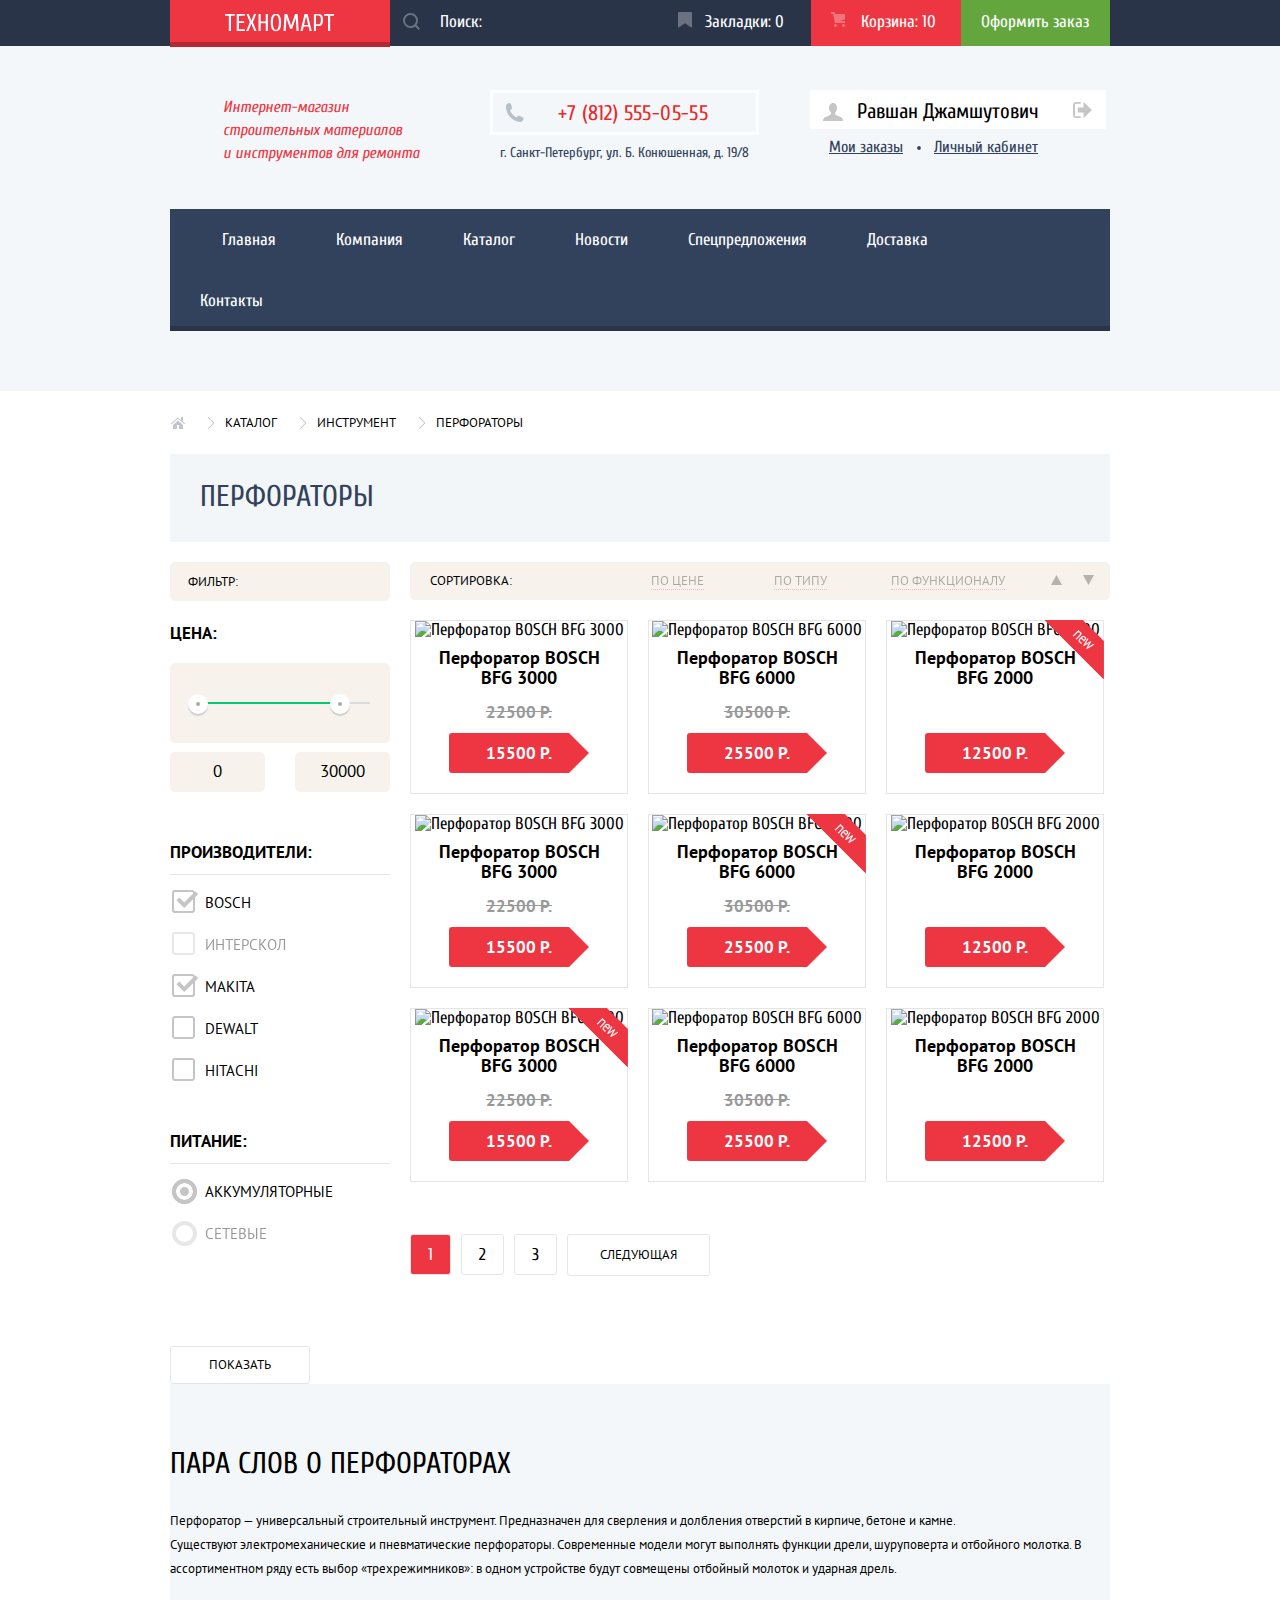
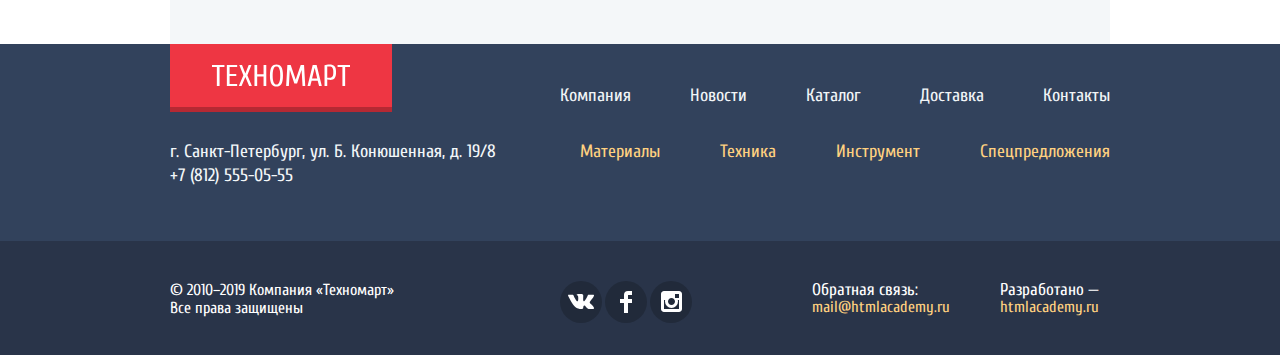
==== commit 2b9df3e6: "Добавил состояния к фильтру в каталоге" ====
--- a/catalog.html
+++ b/catalog.html
@@ -117,7 +117,8 @@
                     <label for="bosch">Bosch</label>
                   </li>
                   <li class="filter-option">
-                    <input class="visually-hidden filter-input-checkbox" type="checkbox" name="интерскол" id="interskol">
+                    <input class="visually-hidden filter-input-checkbox" type="checkbox" name="интерскол" id="interskol"
+                      disabled>
                     <label for="interskol">Интерскол</label>
                   </li>
                   <li class="filter-option">
@@ -134,6 +135,7 @@
                   </li>
                 </ul>
               </fieldset>
+
               <fieldset>
                 <legend>Питание:</legend>
                 <ul class="power">
@@ -142,7 +144,8 @@
                     <label for="accumulator">Аккумуляторные</label>
                   </li>
                   <li class="filter-option">
-                    <input class="visually-hidden filter-input-radio" type="radio" name="product-group" id="network" value="network">
+                    <input class="visually-hidden filter-input-radio" type="radio" name="product-group" id="network"
+                      value="network" disabled>
                     <label for="network">Сетевые</label>
                   </li>
                 </ul>
@@ -369,6 +372,7 @@
             <a href="https://htmlacademy.ru/">htmlacademy.ru</a>
           </div>
         </div>
+      </div>
     </footer>
 
     <section class="modal modal-cart">
--- a/css/style.css
+++ b/css/style.css
@@ -1150,6 +1150,15 @@
     background: url("../img/checkbox-on.svg") no-repeat 0 0;
 }
 
+.filter-input-checkbox + label:hover::before,
+.filter-input-checkbox:not(:checked) + label:hover::before {
+    background: url("../img/checkbox-off-active.svg") no-repeat 0 0;
+}
+
+.filter-input-checkbox:checked + label:hover::after {  
+    background: url("../img/checkbox-on-active.svg") no-repeat 0 0;
+}
+
 .filter-input-radio + label::before {
     content: "";
 
@@ -1175,6 +1184,22 @@
 
     background: url("../img/radio-on.svg") no-repeat 0 0;
 }
+
+.filter-input-radio + label:hover::before {
+    background: url("../img/radio-off-active.svg") no-repeat 0 0;
+}
+
+.filter-input-radio:checked + label:hover::after {
+    background: url("../img/radio-on-active.svg") no-repeat 0 0;
+}
+
+.filter-input-checkbox:disabled + label {
+    opacity: 0.4;
+} 
+
+.filter-input-radio:disabled + label {
+    opacity: 0.4;
+} 
 
 .filters button {
     width: 140px;
@@ -1775,6 +1800,7 @@
     display: flex;
     justify-content: space-between;
     margin-top: 76px;
+    padding-bottom: 86px;
 }
 
 .about {
@@ -1915,6 +1941,17 @@
 
 .pagination-item:last-child {
     margin-right: 0;
+}
+
+.pagination-item a:hover {
+    border: 1px solid #bdc6ca;
+    border-radius: 3px;
+}
+
+.pagination-item a:active,
+.pagination-item a:focus {
+    border: 1px solid #ee3643;
+    border-radius: 3px;
 }
 
 .pagination-item a {
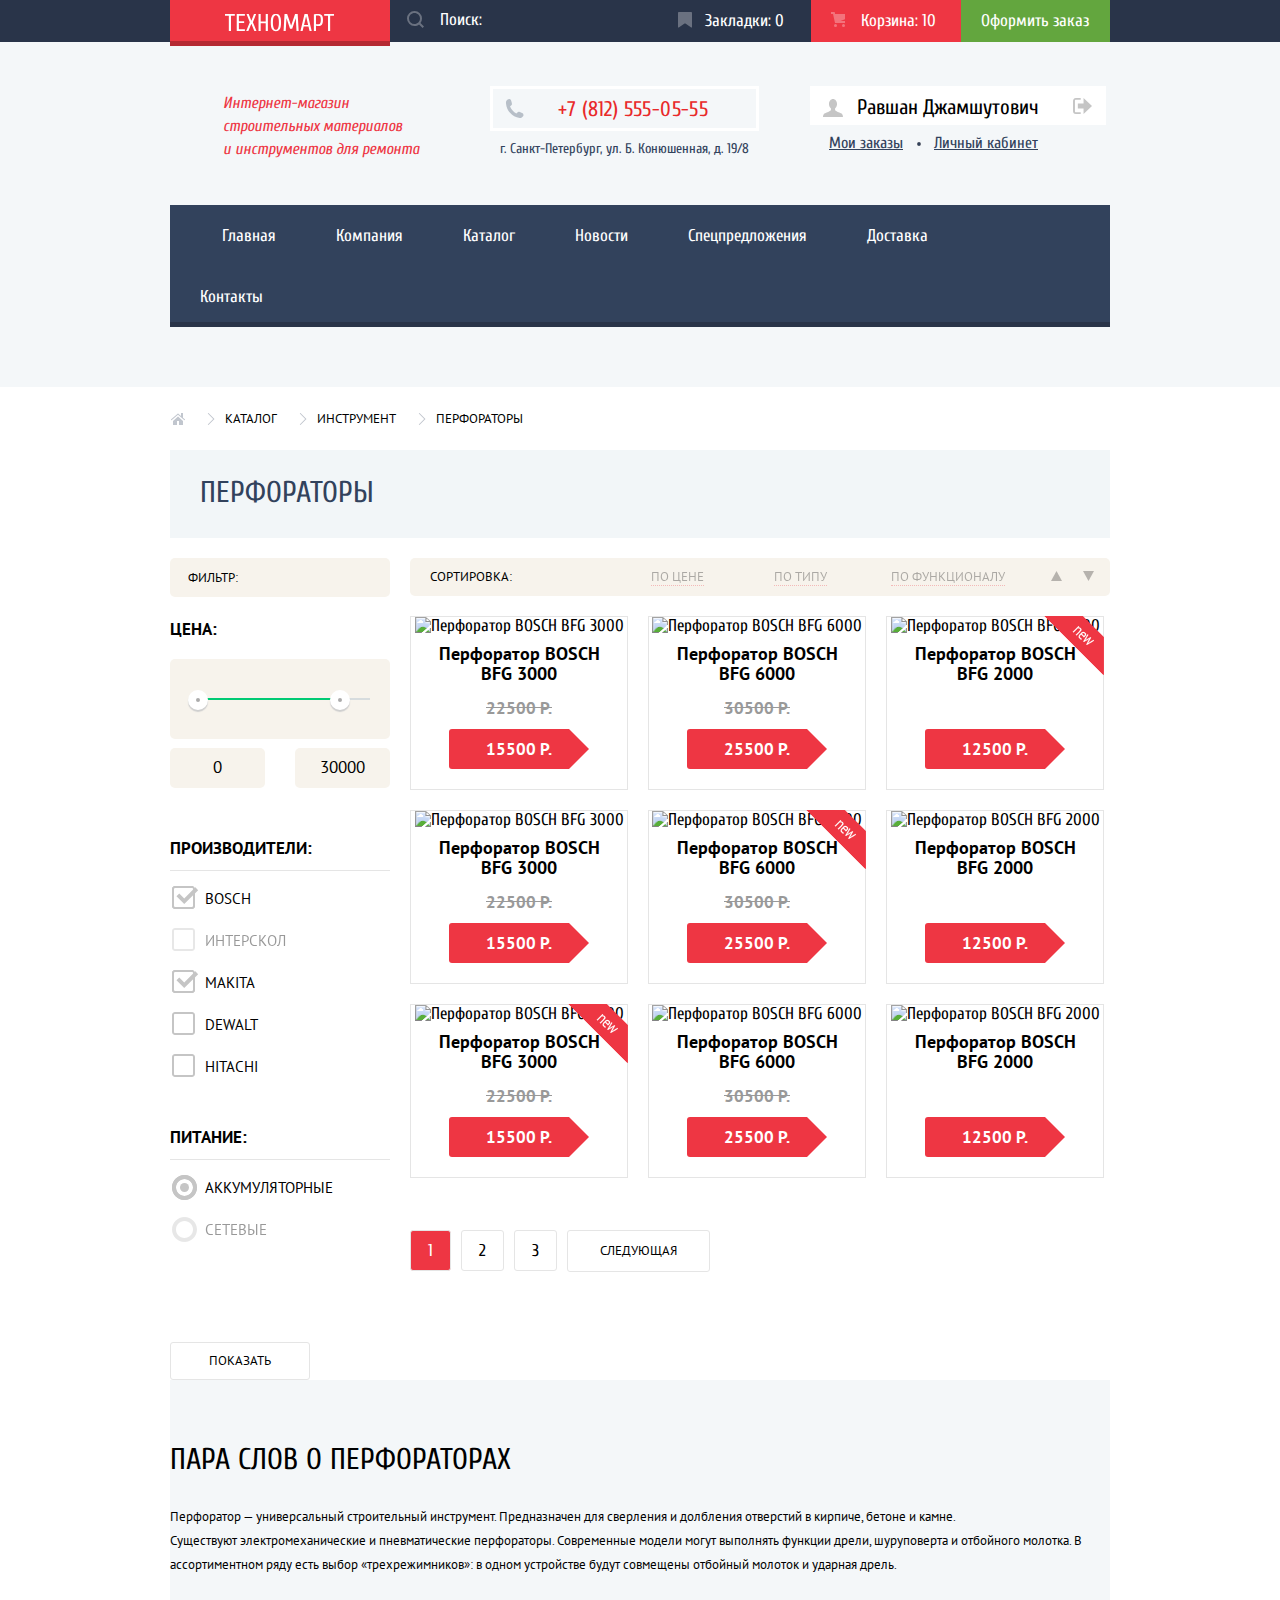
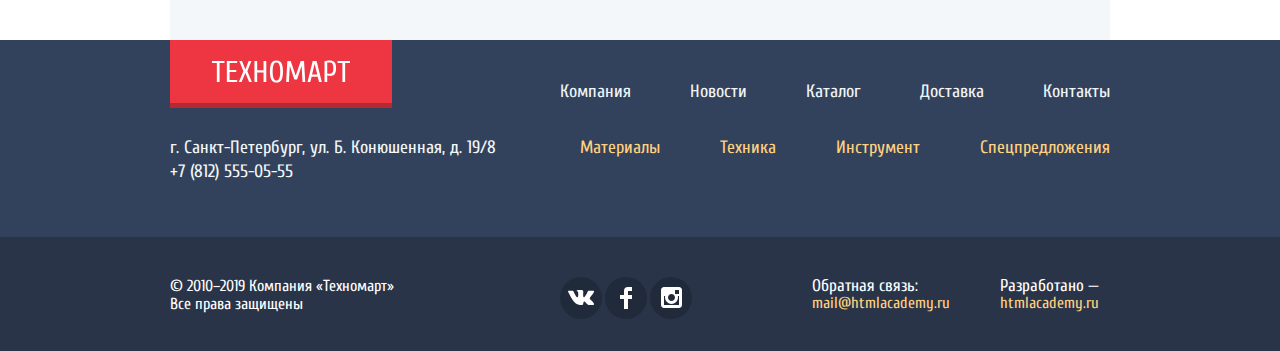
==== commit 07ddfe6c: "Добавил js  в каталог и иконку в поиске" ====
--- a/catalog.html
+++ b/catalog.html
@@ -20,7 +20,7 @@
             <a class="logo" href="index.html"><img src="img/logo-technomart.svg" width="136" height="22"
                 alt="Логотип интернет-магазина Техномарт"></a>
             <form class="search" action="#" method="get">
-              <label for="search-item">Поиск:</label>
+              <label for="search-item"><span class="visually-hidden">Поиск:</span></label>
               <input type="text" name="search-item" id="search-item" placeholder="Поиск:">
             </form>
           </div>
--- a/css/style.css
+++ b/css/style.css
@@ -88,7 +88,7 @@
 
     width: 109px;
     height: 19px;
-    padding: 13px 56px 15px 55px;
+    padding: 13px 56px 14px 55px;
     
     box-shadow: inset 0px -5px 0 0 rgba(0, 0, 0, 0.24);
     background-color: #ee3643;
@@ -103,53 +103,23 @@
     background-color: #ba2732;
 }
 
-.search label {
-    font-size: 0;
-}
-
 .search {
     position: relative;
-    margin-left: 216px;
-}
-
-.search::before {
-    content: "";
-
-    position: absolute;
-    top: 11px;
-    left: 17px;
-
-    width: 17px;
-    height: 17px;
-
-    background-color: #ff0000;
-    background: url("../img/icon-search.svg") no-repeat 0 0;
-
-    opacity: 0.3;
-}
-
-.search:hover::before,
-.search:focus::before,
-.search:active::before {
-    opacity: 1;
-}
-
-.search input::-webkit-input-placeholder {
-    color: #ffffff;
+    margin-left: 220px;
 }
 
 .search input[type="text"] {
-    width: 215px;
+    width: 220px;
     padding-top: 10px;
-    padding-bottom: 13px;
+    padding-bottom: 12px;
     padding-left: 50px;
 
     color: #000000;
 
-    
     background-color: #293449;
     border: none;
 }
+
 
 .search input[type="text"]:hover {
     background-color: #212a3a;
@@ -158,8 +128,36 @@
 .search input[type="text"]:active,
 .search input[type="text"]:focus {
     display: inline-block;
-
+    
     background-color: #ffffff;
+    background-image: url("../img/icon-search-red.svg");
+    background-repeat: no-repeat;
+    background-position: 17px 11px;
+    opacity: 1;
+    z-index: 100;
+}
+
+.search::before {
+    content: "";
+
+    position: absolute;
+    top: 11px;
+    left: 17px;
+
+    width: 17px;
+    height: 17px;
+
+    background: url("../img/icon-search.svg") no-repeat 0 0;
+
+    opacity: 0.3;
+}
+
+.search:hover::before {
+    opacity: 1;  
+}
+
+.search input::-webkit-input-placeholder {
+    color: #ffffff;
 }
 
 .links {
@@ -168,7 +166,7 @@
 
 .tab {
     width: 106px;
-    padding: 13px 0 15px 44px;
+    padding: 12px 0 12px 44px;
 }
 
 .tab::before {
@@ -188,7 +186,7 @@
 
 .cart {
     width: 100px;
-    padding: 13px 0 15px 50px;
+    padding: 12px 0 12px 50px;
 }
 
 .cart::before {
@@ -241,7 +239,7 @@
 }
 
 .сheckout {
-    padding: 13px 21px 15px 20px;
+    padding: 12px 21px 12px 20px;
     background-color: #63a63e;
 }
 
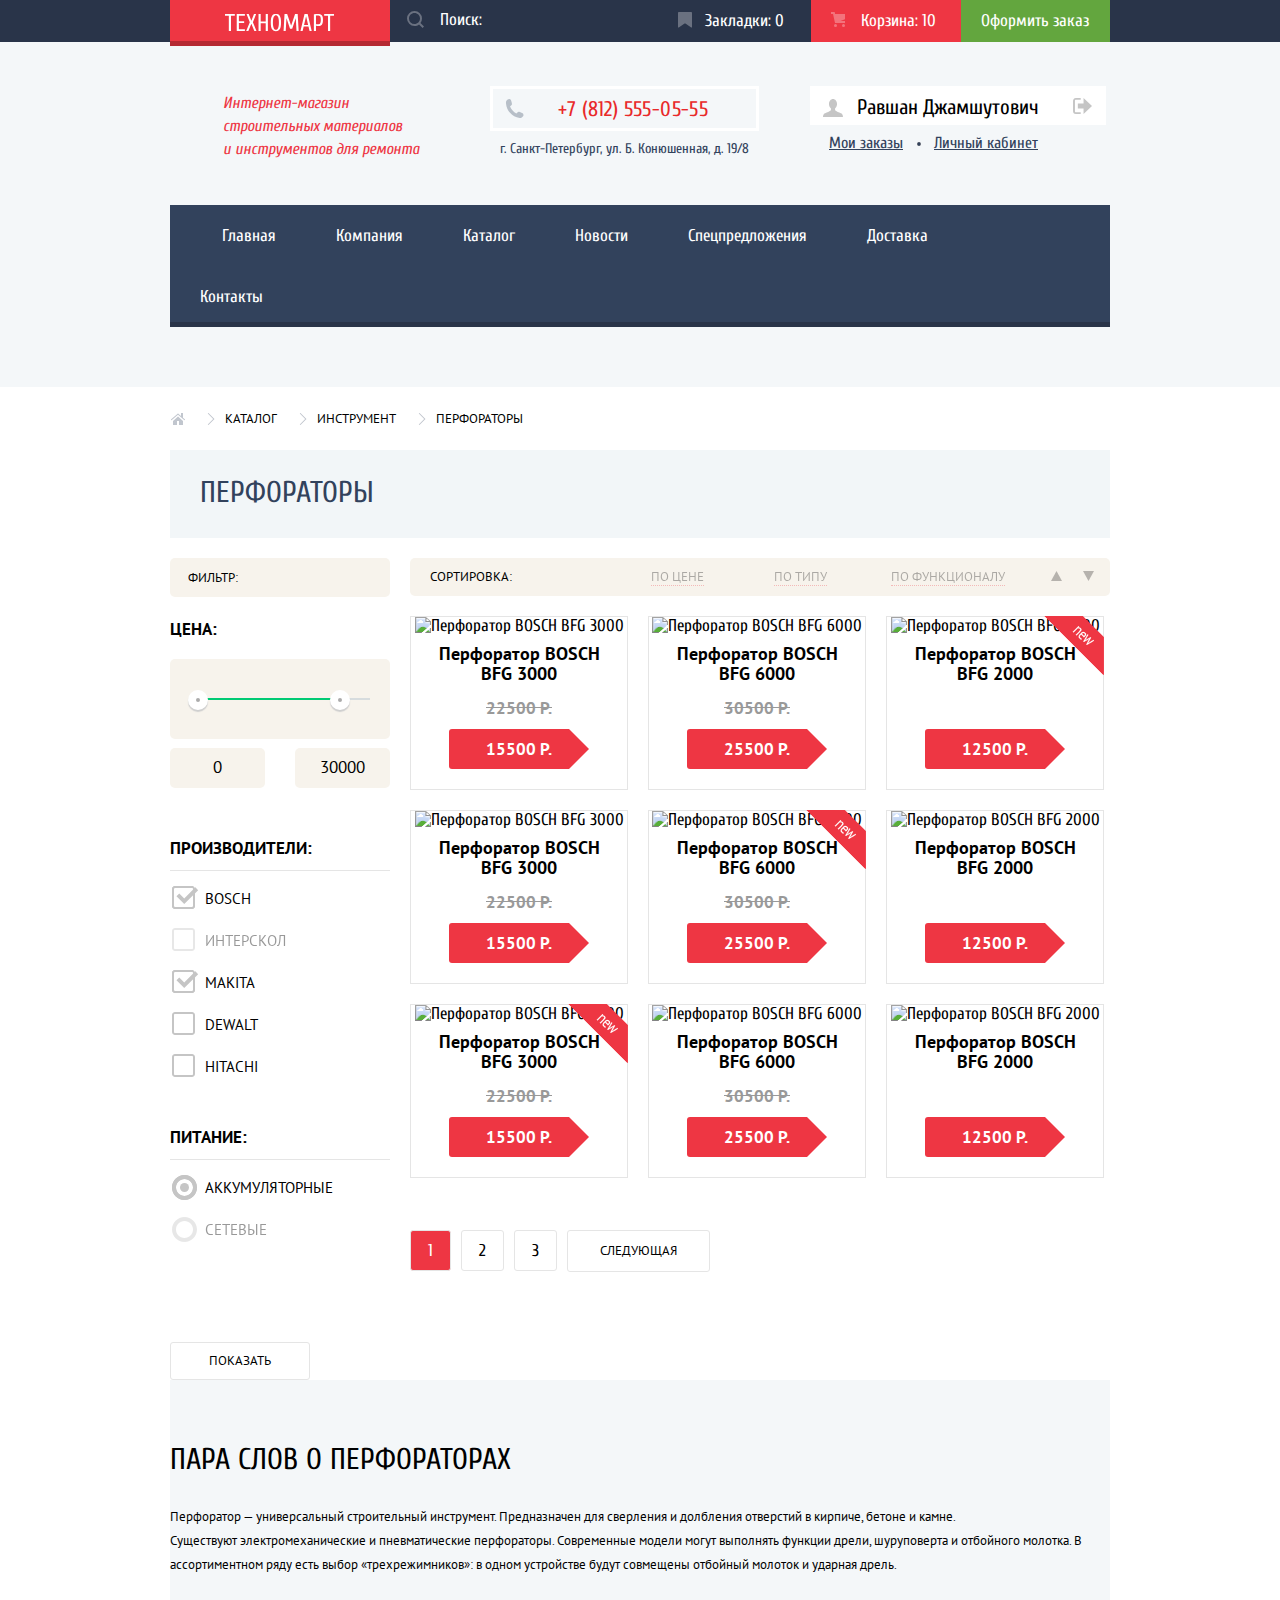
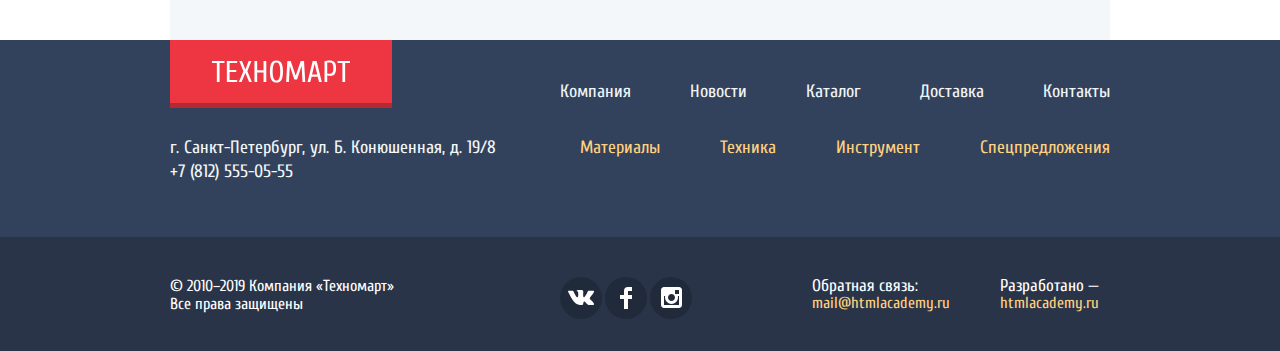
==== commit 34c3789e: "Разделил шрифты" ====
--- a/catalog.html
+++ b/catalog.html
@@ -5,9 +5,9 @@
     <meta name="viewport" content="width=device-width, initial-scale=1.0">
     <meta http-equiv="X-UA-Compatible" content="ie=edge">
     <title>Document</title>
-    <link
-      href="https://fonts.googleapis.com/css?family=Cuprum:400,400i,700|PT+Sans:400,700&display=swap&subset=cyrillic"
+    <link href="https://fonts.googleapis.com/css?family=Cuprum:400,400i,700&display=swap&subset=cyrillic"
       rel="stylesheet">
+    <link href="https://fonts.googleapis.com/css?family=PT+Sans:400,700&display=swap&subset=cyrillic" rel="stylesheet">
     <link href="css/normalize.css" rel="stylesheet">
     <link href="css/style.css" rel="stylesheet">
 </head>
--- a/css/style.css
+++ b/css/style.css
@@ -116,13 +116,15 @@
 
     color: #000000;
 
-    background-color: #293449;
+    background: url("../img/icon-search-gray.svg") no-repeat 17px 11px;
     border: none;
 }
 
-
 .search input[type="text"]:hover {
+    background-image: url("../img/icon-search.svg");
     background-color: #212a3a;
+    background-repeat: no-repeat;
+    background-position: 17px 11px;
 }
 
 .search input[type="text"]:active,
@@ -133,27 +135,6 @@
     background-image: url("../img/icon-search-red.svg");
     background-repeat: no-repeat;
     background-position: 17px 11px;
-    opacity: 1;
-    z-index: 100;
-}
-
-.search::before {
-    content: "";
-
-    position: absolute;
-    top: 11px;
-    left: 17px;
-
-    width: 17px;
-    height: 17px;
-
-    background: url("../img/icon-search.svg") no-repeat 0 0;
-
-    opacity: 0.3;
-}
-
-.search:hover::before {
-    opacity: 1;  
 }
 
 .search input::-webkit-input-placeholder {
@@ -2202,12 +2183,26 @@
     }
 }
 
+.modal {
+    position: fixed;
+
+    display: none;
+}
+
+.modal-show {
+    display: block;
+
+    animation: bounce 0.6s;
+}
+
+.modal-error {
+    animation: shake 0.6s;
+}
+
 .modal-feedback {
-    position: fixed;
     bottom: 220px;
     left: 50%;
 
-    display: none;
     width: 620px;
     height: 430px;
     margin-left: -310px;
@@ -2215,10 +2210,6 @@
     background-color: #ffffff;
     box-shadow: 0px 20px 40px 0 rgba(0, 0, 0, 0.75);
     z-index: 100;
-}
-
-.modal-error {
-    animation: shake 0.6s;
 }
 
 .feedback-form input,
@@ -2284,7 +2275,7 @@
     margin: 0;
     padding: 0;
     margin-top: 20px;
-    margin-bottom: 14px;
+    margin-bottom: 10px;
 }
 
 .message textarea {
@@ -2339,9 +2330,6 @@
 }
 
 .modal-map {
-    position: fixed;
-
-    display: none;
     width: 940px;
     height: 446px;
     top: 115px;
@@ -2379,11 +2367,9 @@
 }
 
 .modal-cart {
-    position: fixed;
     top: 421px;
     left: 50%;
 
-    display: none;
     box-sizing: border-box;
     width: 620px;
     min-height: 282px;
@@ -2474,12 +2460,6 @@
     border: none;
 }
 
-.modal-show {
-    display: block;
-
-    animation: bounce 0.6s;
-}
-
 /* ----- Сеточные стили ----- */
 
 .container {
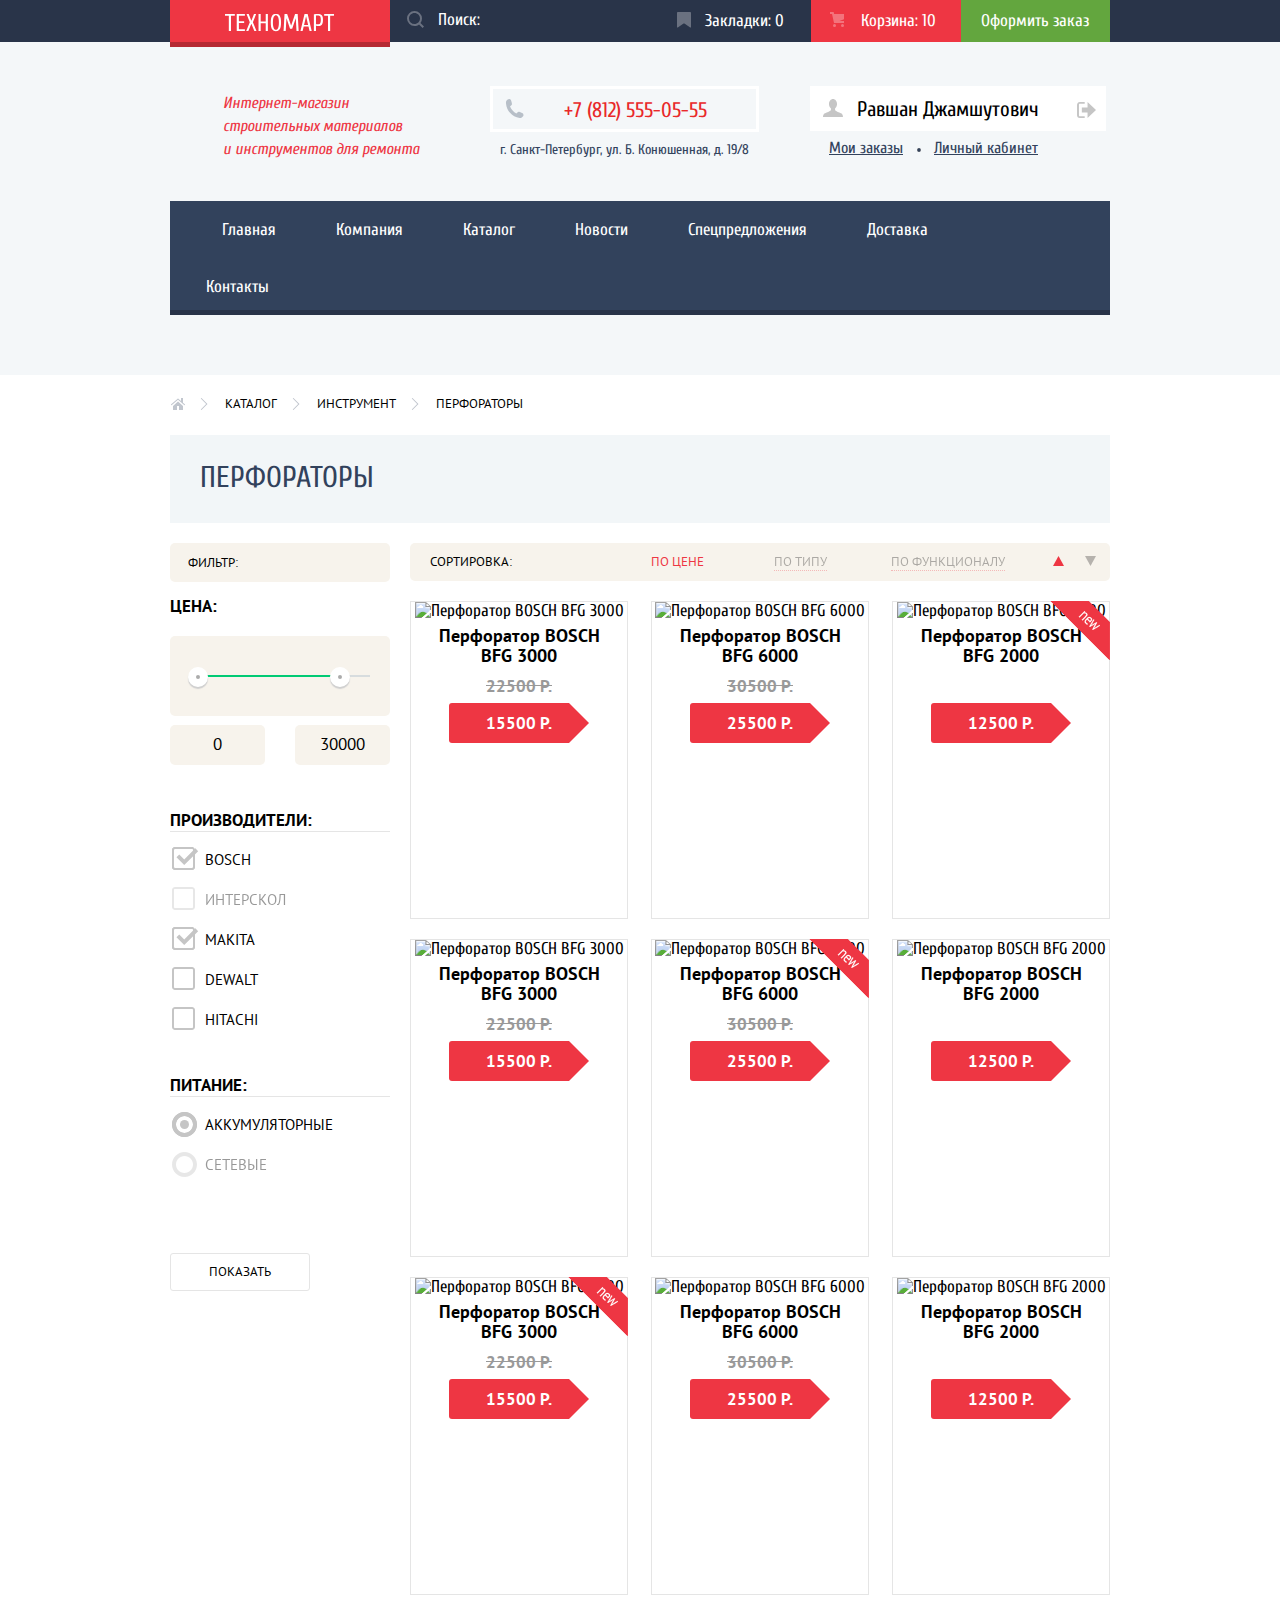
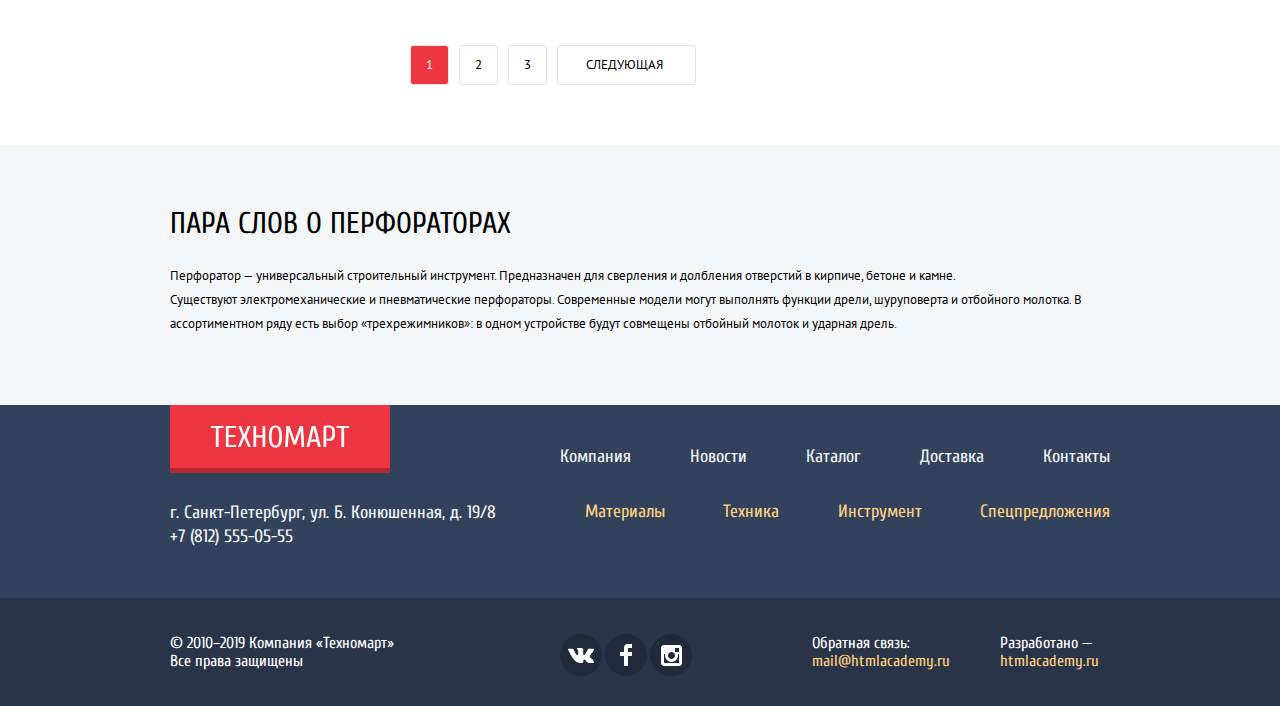
==== commit aab8bdca: "Сделал замечания по предзащите" ====
--- a/catalog.html
+++ b/catalog.html
@@ -1,13 +1,13 @@
 <!DOCTYPE html>
 <html lang="ru">
 <head>
-    <meta charset="UTF-8">
+    <meta charset="utf-8">
     <meta name="viewport" content="width=device-width, initial-scale=1.0">
     <meta http-equiv="X-UA-Compatible" content="ie=edge">
     <title>Document</title>
-    <link href="https://fonts.googleapis.com/css?family=Cuprum:400,400i,700&display=swap&subset=cyrillic"
+    <link
+      href="https://fonts.googleapis.com/css?family=Cuprum:400,400i,700%7CPT+Sans:400,700&display=swap&subset=cyrillic"
       rel="stylesheet">
-    <link href="https://fonts.googleapis.com/css?family=PT+Sans:400,700&display=swap&subset=cyrillic" rel="stylesheet">
     <link href="css/normalize.css" rel="stylesheet">
     <link href="css/style.css" rel="stylesheet">
 </head>
@@ -49,14 +49,16 @@
                   <path fill="#c5c5c5"
                     d="M17.881 14.166c-2.144-.735-4.256-1.666-5.207-2.39-.657-.501-.77-1.618-.517-2.415 1.118-.903 1.864-2.477 1.864-4.278C14.021 2.276 12.221 0 10 0S5.979 2.276 5.979 5.083c0 1.801.746 3.374 1.863 4.277.253.798.141 1.915-.517 2.416-.95.724-3.063 1.654-5.207 2.39S0 18 0 18h20s.025-3.099-2.119-3.834z" />
                   </svg>
-                Равшан Джамшутович
-                  <svg class="logout" xmlns="http://www.w3.org/2000/svg" width="21" height="17" viewBox="0 0 21 17">
+                <a class="name" href="#">Равшан Джамшутович</a> 
+                <a href=""><svg class="logout" xmlns="http://www.w3.org/2000/svg" width="21" height="17" viewBox="0 0 21 17">
                     <g fill="#c5c5c5">
                     <path fill="#c5c5c5" d="M21 8.5L12.125 0v6h-6v5h6v6z" />
                     <path fill="#c5c5c5"
                       d="M3.106 13.952V3.048c.018-.376.171-1.057 1.01-1.057h5.027V0H4.116C1.938 0 1.112 1.81 1.087 3.027v10.946C1.112 15.189 1.938 17 4.116 17h5.027v-1.99H4.116c-.839 0-.992-.683-1.01-1.058z" />
                     </g>
                   </svg>
+                </a>
+                  
                 </span>
             </li>
             <li><a class="orders" href="#">Мои заказы</a></li>
@@ -78,7 +80,8 @@
       </nav>
     </header>
 
-    <main class="container">
+    <main>
+      <div class="container">
         <ul class="breadcrumbs">
           <li class="home"><a href="index.html"><span class="visually-hidden">Главная страница</span></a>
           </li>
@@ -158,10 +161,11 @@
             <div class="sorting">
               <h3>Сортировка:</h3>
               <ul class="sorting-list">
-                <li><a class="sort-price" href="#">По цене</a></li>
+                <li><a class="sort-price sort-active" href="#">По цене</a></li>
                 <li><a class="sort-type" href="#">По типу</a></li>
                 <li><a class="sort-function" href="#">По функционалу</a></li>
-                <li><a class="sort-up" href="#"><span class="visually-hidden">По возрастанию</span><svg xmlns="http://www.w3.org/2000/svg" width="11" height="10" viewBox="0 0 11 10">
+                <li><a class="sort-up sort-active" href="#"><span class="visually-hidden">По возрастанию</span><svg
+                      xmlns="http://www.w3.org/2000/svg" width="11" height="10" viewBox="0 0 11 10">
                   <path fill="#231F20" d="M5.5 0L0 10h11z" /></svg></a></li>
                 <li><a class="sort-down" href="#"><span class="visually-hidden">По убыванию</span><svg xmlns="http://www.w3.org/2000/svg" width="11" height="10" viewBox="0 0 11 10">
                   <path fill="#231F20" d="M5.5 10L0 0h11" /></svg></a></li>
@@ -305,14 +309,17 @@
             </ul>
           </section>
         </div>
-
+      </div>
+      
         <section class="about-hammers">
+          <div class="container">
             <h2>Пара слов о перфораторах</h2>
             <p>Перфоратор — универсальный строительный инструмент. Предназначен для сверления и долбления отверстий в
               кирпиче, бетоне и камне.<br>
               Существуют электромеханические и пневматические перфораторы. Современные модели могут выполнять функции
               дрели, шуруповерта и отбойного молотка. В ассортиментном ряду есть выбор «трехрежимников»: в одном
               устройстве будут совмещены отбойный молоток и ударная дрель.</p>
+          </div>
         </section>
 
     </main>
@@ -339,7 +346,7 @@
           </div>
 
           <ul class="nav-footer-gold">
-            <li><a href="#">Материалы</a></li>
+            <li><a class="materials-gold" href="#">Материалы</a></li>
             <li><a href="#">Техника</a></li>
             <li><a href="#">Инструмент</a></li>
             <li><a href="#">Спецпредложения</a></li>
@@ -369,7 +376,7 @@
 
           <div class="developer">
             <p>Разработано —</p>
-            <a href="https://htmlacademy.ru/">htmlacademy.ru</a>
+            <a href="https://htmlacademy.ru/intensive/htmlcss">htmlacademy.ru</a>
           </div>
         </div>
       </div>
--- a/css/style.css
+++ b/css/style.css
@@ -1,8 +1,9 @@
 body {
-    margin: 0;
-    padding: 0;
-
-    font-family: 'Cuprum', Arial, sans-serif;
+    min-width: 960px;
+    margin: 0;
+    padding: 0;
+
+    font-family: Cuprum, Arial, sans-serif;
     font-size: 17px;
     line-height: 17px;
     font-weight: 400;
@@ -35,9 +36,17 @@
 
     white-space: nowrap;
 
-    clip-path: inset(100%);
+    -webkit-clip-path: inset(100%);
+
+            clip-path: inset(100%);
     clip: rect(0 0 0 0);
     overflow: hidden;
+}
+
+.container {
+    width: 940px;
+    margin: 0 auto;
+    padding: 0 10px;
 }
 
 .btn {
@@ -66,6 +75,8 @@
 }
 
 .header-top {
+    display: -webkit-box;
+    display: -ms-flexbox;
     display: flex;
     min-height: 42px;
 
@@ -76,8 +87,26 @@
     background-color: #293449;
 }
 
-.logo-search {
-    position: relative;
+.header-top .container {
+    display: -webkit-box;
+    display: -ms-flexbox;
+    display: flex;
+    -webkit-box-pack: justify;
+        -ms-flex-pack: justify;
+            justify-content: space-between;
+    -ms-flex-wrap: wrap;
+        flex-wrap: wrap;
+}
+
+.logo-search { 
+    position: relative;
+    
+    display: -webkit-box; 
+    display: -ms-flexbox; 
+    display: flex;
+    -webkit-box-align: center;
+        -ms-flex-align: center;
+            align-items: center;
     width: 490px;
 }
 
@@ -88,9 +117,11 @@
 
     width: 109px;
     height: 19px;
-    padding: 13px 56px 14px 55px;
+    padding: 13px 56px 15px 55px;
     
-    box-shadow: inset 0px -5px 0 0 rgba(0, 0, 0, 0.24);
+    -webkit-box-shadow: inset 0px -5px 0 0 rgba(0, 0, 0, 0.24);
+    
+            box-shadow: inset 0px -5px 0 0 rgba(0, 0, 0, 0.24);
     background-color: #ee3643;
 }
 
@@ -112,7 +143,7 @@
     width: 220px;
     padding-top: 10px;
     padding-bottom: 12px;
-    padding-left: 50px;
+    padding-left: 48px;
 
     color: #000000;
 
@@ -130,6 +161,8 @@
 .search input[type="text"]:active,
 .search input[type="text"]:focus {
     display: inline-block;
+
+    vertical-align: middle;
     
     background-color: #ffffff;
     background-image: url("../img/icon-search-red.svg");
@@ -137,17 +170,35 @@
     background-position: 17px 11px;
 }
 
-.search input::-webkit-input-placeholder {
+.search input[type="text"]::-webkit-input-placeholder {
     color: #ffffff;
 }
 
+.search input[type="text"]::-moz-placeholder {
+    color: #ffffff;
+    opacity: 1;
+}
+
+.search input[type="text"]:-ms-input-placeholder {
+    color: #ffffff;
+}
+
 .links {
     position: relative;
+    
+    display: -webkit-box;
+    display: -ms-flexbox;
+    display: flex;
+    -ms-flex-wrap: wrap;
+        flex-wrap: wrap;
+    -webkit-box-align: center;
+        -ms-flex-align: center;
+            align-items: center;
 }
 
 .tab {
     width: 106px;
-    padding: 12px 0 12px 44px;
+    padding: 12px 0 12px 45px;
 }
 
 .tab::before {
@@ -220,7 +271,9 @@
 }
 
 .сheckout {
+    margin-right: 0;
     padding: 12px 21px 12px 20px;
+    
     background-color: #63a63e;
 }
 
@@ -234,6 +287,25 @@
 
     background-color: #518534;
 }  
+
+.header-middle {
+    margin-top: 44px;
+}
+
+.header-middle .container {
+    display: -webkit-box;
+    display: -ms-flexbox;
+    display: flex;
+    -webkit-box-pack: justify;
+        -ms-flex-pack: justify;
+            justify-content: space-between;
+}
+
+.header-middle-tittle-wrapper,
+.header-contacts,
+.user-nav {
+    width: 300px;
+}
 
 .header-middle h1,
 .header-middle p {
@@ -255,15 +327,11 @@
 
 .tel {
     display: block;
-}
-
-.tel {
-    padding: 10px 0px 8px 65px;
+    padding: 11px 0px 8px 71px;
     margin-right: 31px;
 
     font-size: 21px;
     line-height: 21px;
-    letter-spacing: 0.4px;
     color: #e9292a;
 
     border: solid 3px #ffffff;
@@ -296,10 +364,47 @@
 }
 
 .check-in {
+    position: relative;
+
+    display: -webkit-box;
+
+    display: -ms-flexbox;
+
+    display: flex;
+    -webkit-box-pack: justify;
+        -ms-flex-pack: justify;
+            justify-content: space-between;
+    margin: 0;
+    padding: 0;
+    margin-left: 19px;
+        
     list-style: none;
 }
 
+.login {
+    padding: 12px 27px 12px 48px;
+}
+
+.login svg {
+    position: absolute;
+    top: 17px;
+    left: 14px;
+
+    width: 20px;
+    height: 17px;
+}
+
+.login:hover path {
+    fill: #32425c;
+}
+
+.registration {
+    padding: 12px 23px;
+}
+
 .check-in a {
+    margin-top: 4px;
+
     font-size: 21px;
     line-height: 21px;
     color: #000000;
@@ -326,16 +431,22 @@
 .user {
     position: relative;
 
+    display: -webkit-box;
+
+    display: -ms-flexbox;
+
     display: flex;
-    flex-wrap: wrap;
-    justify-content: space-between;
+    -ms-flex-wrap: wrap;
+        flex-wrap: wrap;
+    -webkit-box-pack: justify;
+        -ms-flex-pack: justify;
+            justify-content: space-between;
 
     width: 300px;
 
     margin: 0;
     padding: 0;
 }
-
 
 .user li{
     list-style: none;
@@ -353,6 +464,16 @@
     background-color: #fff;
 }
 
+.username .name {
+    display: block;
+    margin-top: 2px;
+
+    font-size: 21px;
+    line-height: 21px;
+    color: #000000;
+    text-decoration: none;
+}
+
 .icon-user {
     position: absolute;
     top: 13px;
@@ -364,8 +485,8 @@
 
 .username .logout{
     position: absolute;
-    top: 11px;
-    right: 14px;
+    top: 15px;
+    right: 10px;
 
     width: 20px;
     height: 18px;
@@ -407,6 +528,9 @@
 }
 
 .user a {
+    display: block;
+    margin-top: 4px;
+
     font-size: 16px;
     color: #32425c;
     text-decoration: underline;
@@ -430,18 +554,23 @@
 }
 
 .site-nav {
+    display: -webkit-box;
+    display: -ms-flexbox;
     display: flex;
-    flex-wrap: wrap;
+    -ms-flex-wrap: wrap;
+        flex-wrap: wrap;
 
     width: 940px;
-    margin: 0;
-    padding: 0;
-    margin-top: 44px;
+    min-height: 60px;
+    margin: 0;
+    padding: 0;
+    margin-top: 39px;
 
     list-style: none;
 
     background-color: #32425c;
-    box-shadow: inset 0px -5px 0 0 #293449;
+    -webkit-box-shadow: inset 0px -5px 0 0 #293449;
+            box-shadow: inset 0px -5px 0 0 #293449;
 }
 
 .site-nav li {
@@ -450,18 +579,19 @@
     color: #ffffff;
 }
 
+.site-nav a {
+    display: block;
+
+    padding: 20px 30px;
+}
+
 .site-item:first-child a {
     padding-left: 52px;
 }
 
 .site-item:last-child a {
-    padding-right: 60px;
-}
-
-.site-nav a {
-    display: block;
-
-    padding: 22px 30px;
+    padding-left: 36px;
+    padding-right: 54px;
 }
 
 .site-nav a:hover {
@@ -476,18 +606,24 @@
 }
 
 .breadcrumbs {
+    position: relative;
+
+    display: -webkit-box;
+
+    display: -ms-flexbox;
+
+    display: flex;
+    -webkit-box-pack: start;
+        -ms-flex-pack: start;
+            justify-content: flex-start;
+    -ms-flex-wrap: wrap;
+        flex-wrap: wrap;
+
+    margin: 0;
+    padding: 0;
+    margin-top: 20px;
+
     list-style: none;
-}
-
-.breadcrumbs {
-    position: relative;
-
-    display: flex;
-    justify-content: flex-start;
-    flex-wrap: wrap;
-
-    margin: 0;
-    padding: 0;
 }
 
 .home {
@@ -511,7 +647,7 @@
 
     position: absolute;
     top: 3px;
-    left: -18px; 
+    left: -25px; 
 
     width: 8px;
     height: 12px;
@@ -525,7 +661,7 @@
 
 .breadcrumbs a,
 .breadcrumbs li {
-    font-family: "PT Sans";
+    font-family: "PT Sans", Arial, sans-serif;
     font-size: 13px;
     line-height: 18px;
     color: #000000;
@@ -533,14 +669,20 @@
 }
 
 .options {
-    margin-top: 59px;
+    margin-top: 58px;
 }
 
 .options-list {
+    display: -webkit-box;
+    display: -ms-flexbox;
     display: flex;
-    flex-wrap: wrap;
-    justify-content: space-between;
-    align-content: flex-start;
+    -ms-flex-wrap: wrap;
+        flex-wrap: wrap;
+    -webkit-box-pack: justify;
+        -ms-flex-pack: justify;
+            justify-content: space-between;
+    -ms-flex-line-pack: start;
+        align-content: flex-start;
 
     width: 940px;
     min-height: 410px;
@@ -549,33 +691,43 @@
 }
 
 .options-wrapper {
+    display: -webkit-box;
+    display: -ms-flexbox;
     display: flex;
-    flex-direction: column;
-    justify-content: space-between;
-    align-items: flex-end;
-    order: 1;
+    -webkit-box-orient: vertical;
+    -webkit-box-direction: normal;
+        -ms-flex-direction: column;
+            flex-direction: column;
+    -webkit-box-align: end;
+        -ms-flex-align: end;
+            align-items: flex-end;
+    -webkit-box-ordinal-group: 2;
+        -ms-flex-order: 1;
+            order: 1;
 
     width: 300px;
-    height: 266px;
+    min-height: 266px;
 }
 
 .slider-wrapper {
+    display: -webkit-box;
+    display: -ms-flexbox;
     display: flex;
-    justify-content: space-between;
+    -webkit-box-pack: justify;
+        -ms-flex-pack: justify;
+            justify-content: space-between;
 
     width: 940px;
-    height: 267px;
+    min-height: 267px;
     margin-top: 20px;
 }
     
 
 .option-item {
     width: 300px;
-    height: 123px;
+    min-height: 123px;
 
     list-style: none;
-
-    border-bottom: 1px solid transparent;
 }
 
 .transport {
@@ -585,7 +737,8 @@
 .option-item h3 {
     margin: 0;
     padding: 0;
-    padding: 23px 100px 12px 23px;
+    padding: 20px 100px 12px 23px;
+
     font-size: 24px;
     font-weight: bold;
     line-height: 30px;
@@ -595,12 +748,13 @@
     color: #ffffff;
 }
 
-.option-item h3 + a {
+.option-item .btn {
     display: block;
-    box-sizing: border-box;
+    -webkit-box-sizing: border-box;
+            box-sizing: border-box;
     width: 135px;
     margin-left: 24px;
-    margin-bottom: 21px;
+    margin-bottom: 20px;
     padding: 10px 17px;
 
     font-size: 14px;
@@ -608,55 +762,16 @@
     text-align: center;
     text-transform: uppercase;
     
+    background-color: rgba(0, 0, 0, 0.1);
     border-radius: 2px;
 }
 
-.materials {
-    position: relative;
-
-    background-color: #ffbf47;
-}
-
-.materials::before {
-    content: "";
-    position: absolute;
-    top: 31px;
-    right: 43px;
-
-    width: 44px;
-    height: 65px;
-
-    background: url("../img/icon-1.svg") no-repeat 0 0;
-}
-
-.materials h3 + a,
-.tool h3+a,
-.mechanism h3+a,
-.discounts h3+a,
-.transport h3+a {
-    color: #ffffff;
-
-    background-color: rgba(0, 0, 0, 0.1);
-}
-
-.materials h3 + a:hover,
-.tool h3+a:hover,
-.mechanism h3+a:hover,
-.discounts h3+a:hover,
-.transport h3+a:hover {
+.option-item .btn:hover {
     background-color: rgba(0, 0, 0, 0.2);
 }
 
-.materials h3+a:active,
-.materials h3+a:focus,
-.tool h3+a:active,
-.tool h3+a:focus,
-.mechanism h3+a:active,
-.mechanism h3+a:focus,
-.discounts h3+a:active,
-.discounts h3+a:focus,
-.transport h3+a:active,
-.transport h3+a:focus {
+.option-item .btn:active,
+.option-item .btn:focus {
     background-color: rgba(0, 0, 0, 0.3);
 }
 
@@ -677,6 +792,24 @@
     background: url("../img/new-flag.png") no-repeat 0 0;
 }
 
+.materials {
+    position: relative;
+
+    background-color: #ffbf47;
+}
+
+.materials::before {
+    content: "";
+    position: absolute;
+    top: 31px;
+    right: 43px;
+
+    width: 44px;
+    height: 65px;
+
+    background: url("../img/icon-1.svg") no-repeat 0 0;
+}
+
 .tool {
     position: relative;
 
@@ -753,7 +886,7 @@
     position: relative;
 
     width: 620px;
-    height: 266px;
+    min-height: 266px;
 }
 
 .slider-text {
@@ -815,8 +948,8 @@
 
 .slider-controls {
     position: absolute;
-    bottom: 30px;
-    left: 315px;
+    bottom: 32px;
+    left: 295px;
     z-index: 20;
 
     font-size: 0;
@@ -862,7 +995,7 @@
 .slider .next {
     position: absolute;
     top: 114px;
-    right: 25px;
+    right: 20px;
 
     
     width: 22px;
@@ -877,8 +1010,8 @@
 
 .slider .btn {
     position: absolute;
-    bottom: 22px;
-    left: 25px;
+    bottom: 24px;
+    left: 26px;
     
     width: 195px;
     padding: 10px 0;
@@ -893,7 +1026,7 @@
 
 .companies-list li {
     width: 220px;
-    height: 145px;
+    min-height: 145px;
 }
 
 .hammers {
@@ -915,7 +1048,8 @@
 }
 
 .filters {
-    box-sizing: border-box;
+    -webkit-box-sizing: border-box;
+            box-sizing: border-box;
     width: 220px;
 }
 
@@ -923,9 +1057,9 @@
     margin: 0;
     padding: 0;
     padding: 11px 0 10px 18px;
-    margin-bottom: 17px;
-
-    font-family: "PT Sans";
+    margin-bottom: 9px;
+
+    font-family: "PT Sans", Arial, sans-serif;
     font-size: 13px;
     line-height: 18px;
     font-weight: 400;
@@ -945,7 +1079,7 @@
 }
 
 .price-controls {
-    font-family: "PT Sans";
+    font-family: "PT Sans", Arial, sans-serif;
     font-size: 17px;
     line-height: 18px;
 }
@@ -971,10 +1105,10 @@
 }
 
 .range-controls .bar {
-  width: 152px;
-  height: 2px;
-
-  background: #00ca74;
+    width: 152px;
+    height: 2px;
+
+    background: #00ca74;
 }
 
 .range-controls .toggle {
@@ -988,7 +1122,8 @@
 
     border: 8px solid #ffffff;
     background-color: #ababab;
-    box-shadow: 0 2px 1px 0 #cfcfcf;
+    -webkit-box-shadow: 0 2px 1px 0 #cfcfcf;
+            box-shadow: 0 2px 1px 0 #cfcfcf;
     border-radius: 50%;
     cursor: pointer;
 }
@@ -1010,14 +1145,16 @@
     width: 50%;
 
     font-size: 17px;
+    vertical-align: middle;
 }
 
 .price-controls input {
-    box-sizing: border-box;
+    -webkit-box-sizing: border-box;
+            box-sizing: border-box;
     width: 95px;
     padding: 10px 24px;
 
-    font-family: "PT Sans";
+    font-family: "PT Sans", Arial, sans-serif;
     font-size: 17px;
     text-align: center;
     color: #000000;
@@ -1036,7 +1173,7 @@
 
     padding: 0;
     margin: 0;
-    margin-bottom: 45px;
+    margin-bottom: 40px;
 
     border: none;
 }
@@ -1046,13 +1183,13 @@
 }
 
 .filter fieldset:nth-child(4) {
-    margin-bottom: 80px;
+    margin-bottom: 58px;
 }
 
 .filter legend {
-    margin-bottom: 26px;
-
-    font-family: "PT Sans";
+    margin-bottom: 15px;
+
+    font-family: "PT Sans", Arial, sans-serif;
     font-size: 17px;
     font-weight: bold;
     line-height: 30px;
@@ -1085,12 +1222,12 @@
 
     list-style: none;
     line-height: 20px;
-    font-family: "PT Sans";
+    font-family: "PT Sans", Arial, sans-serif;
     font-size: 15px;
 }
 
 .filter li {
-    margin-bottom: 22px;
+    margin-bottom: 20px;
     padding-left: 35px;
 
     text-transform: uppercase;
@@ -1102,7 +1239,10 @@
     display: block;
 
     cursor: pointer;
-    user-select: none;
+    -webkit-user-select: none;
+       -moz-user-select: none;
+        -ms-user-select: none;
+            user-select: none;
 }
 
 .filter-input-checkbox + label::before {
@@ -1182,14 +1322,15 @@
 
 .filters button {
     width: 140px;
-    height: 38px;
-    margin: 0;
-    padding: 0;
-
-    font-family: "PT Sans";
+    min-height: 38px;
+    margin: 0;
+    padding: 0;
+
+    font-family: "PT Sans", Arial, sans-serif;
     font-size: 13px;
     line-height: 18px;
     text-transform: uppercase;
+    cursor: pointer;
 
     background-color: #ffffff;
     border: 1px solid  #e5e5e5;
@@ -1199,8 +1340,14 @@
 .sorting {
     position: relative; 
 
+    display: -webkit-box; 
+
+    display: -ms-flexbox; 
+
     display: flex;
-    align-items: center;
+    -webkit-box-align: center;
+        -ms-flex-align: center;
+            align-items: center;
 
     width: 700px;
     min-height: 38px;
@@ -1215,7 +1362,7 @@
     margin-left: 20px;
     margin-right: 139px;
 
-    font-family: "PT Sans";
+    font-family: "PT Sans", Arial, sans-serif;
     font-size: 13px;
     font-weight: normal;
     line-height: 18px;
@@ -1223,13 +1370,17 @@
 }
 
 .sorting-list {
+    display: -webkit-box;
+    display: -ms-flexbox;
     display: flex;
-    align-items: center;
-
-    margin: 0;
-    padding: 0;
-
-    font-family: "PT Sans";
+    -webkit-box-align: center;
+        -ms-flex-align: center;
+            align-items: center;
+
+    margin: 0;
+    padding: 0;
+
+    font-family: "PT Sans", Arial, sans-serif;
     font-size: 13px;
     line-height: 18px;
 
@@ -1267,7 +1418,7 @@
 }
 
 .sort-function {
-    margin-right: 46px;
+    margin-right: 48px;
 }
 
 .sort-up {
@@ -1292,22 +1443,41 @@
     opacity: 1;
 }
 
+.sorting-list .sort-active,
+.sorting-list .sort-active path {
+    fill: #ee3643;
+    color: #ee3643;
+    opacity: 1;
+    border-bottom: none;
+}
+
 .catalog {
     width: 700px;
 }
 
 .catalog-columns {
-    box-sizing: border-box;
+    -webkit-box-sizing: border-box;
+            box-sizing: border-box;
+    display: -webkit-box;
+    display: -ms-flexbox;
     display: flex;
+    -webkit-box-pack: justify;
+        -ms-flex-pack: justify;
+            justify-content: space-between;
+    margin-top: 20px;
+}
+
+.catalog-list {
+    display: -webkit-box;
+    display: -ms-flexbox;
+    display: flex;
+    -ms-flex-wrap: wrap;
+        flex-wrap: wrap;
+    -webkit-box-pack: justify;
+    -ms-flex-pack: justify;
     justify-content: space-between;
-    margin-top: 20px;
-}
-
-.catalog-list {
-    display: flex;
-    flex-wrap: wrap;
-
     width: 700px;
+    min-height: 318px;
     margin: 20px auto;
     padding: 0;
 
@@ -1321,10 +1491,10 @@
 .catalog-list h3 {
     min-height: 40px;
     padding: 0 25px;
-    margin-top: 10px;
-    margin-bottom: 15px;
-
-    font-family: "PT Sans";
+    margin-top: 7px;
+    margin-bottom: 11px;
+
+    font-family: "PT Sans", Arial, sans-serif;
     font-size: 18px;
     font-weight: bold;
     line-height: 20px;
@@ -1333,13 +1503,16 @@
 .catalog-item {
     position: relative;
     display: inline-block;
-    box-sizing: border-box;
+    -webkit-box-sizing: border-box;
+            box-sizing: border-box;
 
     width: 218px;
+    min-height: 318px;
     margin-bottom: 20px;
     margin-right: 20px;
 
     text-align: center;
+    vertical-align: middle;
 
     border: 1px solid #e5e5e5;
 }
@@ -1457,7 +1630,8 @@
 }
 
 .catalog-item:hover {
-    box-shadow: 0px 10px 25px 0 rgba(41, 52, 73, 0.5);
+    -webkit-box-shadow: 0px 10px 25px 0 rgba(41, 52, 73, 0.5);
+            box-shadow: 0px 10px 25px 0 rgba(41, 52, 73, 0.5);
 }
 
 .catalog-item .price {
@@ -1465,11 +1639,11 @@
 
     display: block;
     width: 80px;
-    margin: 10px auto;
-    margin-bottom: 20px;
+    margin: 6px auto;
+    margin-bottom: 12px;
     padding: 11px 30px;
 
-    font-family: "PT Sans";
+    font-family: "PT Sans", Arial, sans-serif;
     font-size: 17px;
     font-weight: bold;
     line-height: 18px;
@@ -1497,10 +1671,8 @@
     display: block;
 
     min-height: 20px;
-    margin-top: 15px;
-    margin-bottom: 10px;
-
-    font-family: "PT Sans";
+
+    font-family: "PT Sans", Arial, sans-serif;
     font-size: 17px;
     font-weight: 700;
     line-height: 18px;
@@ -1511,16 +1683,17 @@
 .popular-items {
     position: relative;
 
-    margin-top: 53px;
+    margin-top: 50px;
 }
 
 .popular-items h2,
 .popular-companies h2 {
     margin: 0;
     padding: 0;
-    padding: 30px 0 30px 30px;
+    padding: 30px 0 30px 28px;
     min-height: 90px;
-    box-sizing: border-box;
+    -webkit-box-sizing: border-box;
+            box-sizing: border-box;
     
     color: #32425c;
     
@@ -1543,7 +1716,7 @@
     top: 25px;
     right: 25px;
 
-    width: 250px;
+    width: 251px;
     padding: 10px 0;
 
     font-size: 14px;
@@ -1555,8 +1728,11 @@
 }
 
 .catalog-popular {
+    display: -webkit-box;
+    display: -ms-flexbox;
     display: flex;
-    flex-wrap: wrap;
+    -ms-flex-wrap: wrap;
+        flex-wrap: wrap;
 
     width: 940px;
 }
@@ -1574,7 +1750,7 @@
 }
 
 .catalog-item:nth-child(4n) .price-last {
-    margin-top: 43px;
+    margin-top: 35px;
 }
 
 .popular-companies {
@@ -1584,8 +1760,11 @@
 }
 
 .companies-list {
+    display: -webkit-box;
+    display: -ms-flexbox;
     display: flex;
-    flex-wrap: wrap;
+    -ms-flex-wrap: wrap;
+        flex-wrap: wrap;
 
     margin: 0;
     padding: 0;
@@ -1595,13 +1774,21 @@
 }
 
 .companies-list li {
+    display: -webkit-box;
+    display: -ms-flexbox;
     display: flex;
-    justify-content: center;
-    align-items: center;
-
-    box-sizing: border-box;
+    -webkit-box-pack: center;
+        -ms-flex-pack: center;
+            justify-content: center;
+    -webkit-box-align: center;
+        -ms-flex-align: center;
+            align-items: center;
+
+    -webkit-box-sizing: border-box;
+
+            box-sizing: border-box;
     width: 220px;
-    min-height: 45px;
+    min-height: 145px;
     margin-right: 20px;
     margin-bottom: 20px;
 
@@ -1612,24 +1799,27 @@
 }
 
 .companies-list li:hover {
-    box-shadow: 0px 10px 25px 0 rgba(41, 52, 73, 0.5);
+    -webkit-box-shadow: 0px 10px 25px 0 rgba(41, 52, 73, 0.5);
+            box-shadow: 0px 10px 25px 0 rgba(41, 52, 73, 0.5);
 }
 
 .companies-list li:active,
 .companies-list li:focus {
-    box-shadow: 0px 4px 10px 0 rgba(41, 52, 73, 0.5);
+    -webkit-box-shadow: 0px 4px 10px 0 rgba(41, 52, 73, 0.5);
+            box-shadow: 0px 4px 10px 0 rgba(41, 52, 73, 0.5);
     opacity: 0.3;
 }
 
 .companies-list li:nth-child(4n) {
     margin-right: 0;
+    padding-bottom: 12px;
 }
 
 .services {
     position: relative;
 
     min-height: 522px;
-    margin-top: 85px;
+    margin-top: 63px;
 
     background-color: #f4f7f9;
 }
@@ -1638,7 +1828,7 @@
     margin: 0;
     padding: 0;
 
-    font-family: "PT Sans";
+    font-family: "PT Sans", Arial, sans-serif;
     font-size: 13px;
     line-height: 24px;
 }
@@ -1646,8 +1836,8 @@
 .services h2 {
     margin: 0;
     padding: 0;
-    padding-top: 62px;
-    padding-bottom: 30px;
+    padding-top: 66px;
+    padding-bottom: 26px;
 }
 
 .services-list {
@@ -1655,7 +1845,7 @@
 
     margin: 0;
     padding: 0;
-    margin-top: 70px;
+    margin-top: 68px;
     padding-bottom: 100px;
 
     list-style-type: none; 
@@ -1676,12 +1866,12 @@
 .service-item {
     width: 240px;
     min-height: 61px;
-
 }
 
 .service-item a {
     display: block;
-    box-sizing: border-box;
+    -webkit-box-sizing: border-box;
+            box-sizing: border-box;
     padding: 16px 0 15px 22px;
 
     font-size: 21px;
@@ -1690,33 +1880,39 @@
     color: #ffffff;
     
     background-color: #32425c;
-    box-shadow: 0px 1px 0 0 #293449, inset 0px 1px 0 0 #405069;
+    -webkit-box-shadow: 0px 1px 0 0 #293449, inset 0px 1px 0 0 #405069;
+            box-shadow: 0px 1px 0 0 #293449, inset 0px 1px 0 0 #405069;
 }
 
 .current a {
     color: #32425c;
 
     background-color: #ffffff;
-    box-shadow: none;
+    -webkit-box-shadow: none;
+            box-shadow: none;
 }
 
 .service-item a:hover {
     background-color: #293449;
+}
+
+.services .container {
+    position: relative;
 }
 
 .delivery-description,
 .guarantee-description,
 .credit-description {
     position: absolute;
-    top: 237px;
-    left: 320px;
+    top: 236px;
+    left: 330px;
 }
 
 .delivery-description {
     width: 620px;
     min-height: 280px;
 
-    background: url("../img/truck.png") no-repeat 150px 30px;
+    background: url("../img/truck.png") no-repeat 151px 25px;
 }
 
 .delivery-description h3,
@@ -1737,9 +1933,9 @@
 .credit-description p {
     margin: 0;
     padding: 0;
-    margin-top: 30px;
-
-    font-family: "PT Sans";
+    margin-top: 25px;
+
+    font-family: "PT Sans", Arial, sans-serif;
     font-size: 13px;
     line-height: 24px;
 }
@@ -1776,9 +1972,13 @@
 }
 
 .about-contacts-wrapper {
+    display: -webkit-box;
+    display: -ms-flexbox;
     display: flex;
-    justify-content: space-between;
-    margin-top: 76px;
+    -webkit-box-pack: justify;
+        -ms-flex-pack: justify;
+            justify-content: space-between;
+    margin-top: 79px;
     padding-bottom: 86px;
 }
 
@@ -1789,21 +1989,21 @@
 .about h2 {
     margin: 0;
     padding: 0;
-    margin-bottom: 32px;
+    margin-bottom: 26px;
 }
 
 .about p {
     margin: 0;
     padding: 0;
 
-    font-family: "PT Sans";
+    font-family: "PT Sans", Arial, sans-serif;
     font-size: 13px;
     line-height: 24px;
     text-align: left;
 }
 
 .about p:nth-child(2) {
-    margin-bottom: 30px;
+    margin-bottom: 25px;
 }
 
 .about p:nth-child(4) {
@@ -1866,7 +2066,7 @@
 .contacts h2 {
     margin: 0;
     padding: 0;
-    margin-bottom: 32px;
+    margin-bottom: 26px;
 
     font-size: 30px;
     font-weight: 400;
@@ -1878,9 +2078,9 @@
     margin: 0;
     padding: 0;
     width: 179px;
-    margin-bottom: 38px;
-
-    font-family: "PT Sans";
+    margin-bottom: 31px;
+
+    font-family: "PT Sans", Arial, sans-serif;
     font-size: 13px;
     line-height: 24px;
 }
@@ -1891,7 +2091,7 @@
     margin: 0;
     padding: 0;
     padding: 10px 0;
-    margin-top: 35px;
+    margin-top: 37px;
 
     font-size: 14px;
     line-height: 18px;
@@ -1903,12 +2103,15 @@
 }
 
 .pagination-list {
+    display: -webkit-box;
+    display: -ms-flexbox;
     display: flex;
-    flex-wrap: wrap;
-
-    margin: 0;
-    padding: 0;
-    margin-top: 32px;
+    -ms-flex-wrap: wrap;
+        flex-wrap: wrap;
+
+    margin: 0;
+    padding: 0;
+    margin-top: 30px;
     margin-bottom: 60px;
 
     list-style: none;
@@ -1935,8 +2138,11 @@
 
 .pagination-item a {
     display: block;
-    padding: 11px 17px;
+    padding: 10px 15px;
     
+    font-family: "PT Sans", Arial, sans-serif;
+    font-size: 13px;
+    line-height: 18px;
     color: #000000;
 
     background-color: #ffffff;
@@ -1951,10 +2157,10 @@
 }
 
 .pagination-item-next a {
-    padding-left: 32px;
+    padding-left: 28px;
     padding-right: 32px;
 
-    font-family: "PT Sans";
+    font-family: "PT Sans", Arial, sans-serif;
     font-size: 13px;
     line-height: 18px;
     text-transform: uppercase;
@@ -1973,8 +2179,8 @@
 }
 
 .about-hammers h2 {
-    padding-top: 65px;
-    padding-bottom: 30px;
+    padding-top: 64px;
+    padding-bottom: 25px;
 
     font-size: 30px;
     line-height: 30px;
@@ -1983,17 +2189,26 @@
 }
 
 .about-hammers p {
-    font-family: "PT Sans";
+    font-family: "PT Sans", Arial, sans-serif;
     font-size: 13px;
     line-height: 24px;
 }
 
 .footer-top {
+    min-height: 193px;
+    
     background-color: #32425c;
 }
 
 .footer-top .container {
     position: relative;
+
+    display: -webkit-box;
+    display: -ms-flexbox;
+    display: flex;
+    -webkit-box-pack: justify;
+        -ms-flex-pack: justify;
+            justify-content: space-between;
 }
 
 .logo-footer img {
@@ -2003,9 +2218,11 @@
 
     width: 138px;
     height: 23px;
-    padding: 20px 42px 25px 42px;
-
-    box-shadow: inset 0px -5px 0 0 rgba(0, 0, 0, 0.24);
+    padding: 20px 41px 25px 41px;
+
+    -webkit-box-shadow: inset 0px -5px 0 0 rgba(0, 0, 0, 0.24);
+
+            box-shadow: inset 0px -5px 0 0 rgba(0, 0, 0, 0.24);
     background-color: #ee3643;
 }
 
@@ -2022,6 +2239,48 @@
     font-size: 18px;
     line-height: 24px;
     color: #f3f7f9;
+}
+
+.contacts-footer p {
+    width: 330px;
+    margin: 0;
+    padding: 0;
+}
+
+.contacts-footer,
+.nav-footer-gold {
+    margin-top: 32px;
+}
+
+.nav-footer-gold {
+    width: 530px;
+}
+
+.nav-footer-gold .materials-gold {
+    margin-left: 5px;
+}
+
+.nav-footer,
+.nav-footer-gold {
+    display: -webkit-box;
+    display: -ms-flexbox;
+    display: flex;
+    -ms-flex-wrap: wrap;
+        flex-wrap: wrap;
+    -webkit-box-pack: justify;
+        -ms-flex-pack: justify;
+            justify-content: space-between;
+    margin: 0;
+    padding: 0;
+}
+
+.nav-footer {
+    width: 550px;
+    padding-top: 40px;
+}
+
+.nav-footer-gold {
+    margin-top: 31px;
 }
 
 .nav-footer,
@@ -2056,10 +2315,41 @@
 }
 
 .footer-bottom {
+    padding-top: 36px;
+    padding-bottom: 30px;
+    
     background-color: #293449;
 }
 
-.footer-copyright p {
+.footer-bottom .container {
+    display: -webkit-box;
+    display: -ms-flexbox;
+    display: flex;
+    -webkit-box-pack: justify;
+        -ms-flex-pack: justify;
+            justify-content: space-between;
+}
+.footer-copyright {
+    width: 229px;
+    margin-right: 161px;
+}
+
+.email {
+    width: 135px;
+    margin-right: 53px;
+}
+
+.developer {
+    width: 110px;
+}
+
+.footer-copyright p,
+.footer-social ul,
+.email p,
+.developer p {
+    margin: 0;
+    padding: 0;
+
     font-size: 16px;
     line-height: 18px;
     color: #ffffff;
@@ -2077,9 +2367,15 @@
 }
 
 .footer-social ul {
+    display: -webkit-box;
+    display: -ms-flexbox;
     display: flex;
-    justify-content: space-between;
-    align-items: center;
+    -webkit-box-pack: justify;
+        -ms-flex-pack: justify;
+            justify-content: space-between;
+    -webkit-box-align: center;
+        -ms-flex-align: center;
+            align-items: center;
 }
 
 .footer-social a {
@@ -2143,28 +2439,55 @@
     color: #ee3643;
 }
 
+@-webkit-keyframes bounce {
+    0% {
+        -webkit-transform: translateY(2000px);
+                transform: translateY(2000px);
+    }
+
+    70% {
+        -webkit-transform: translateY(30px);
+                transform: translateY(30px);
+    }
+
+    90% {
+        -webkit-transform: translateY(-10px);
+                transform: translateY(-10px);
+    }
+
+    100% {
+        -webkit-transform: translateY(0);
+                transform: translateY(0);
+    }
+}
+
 @keyframes bounce {
     0% {
-        transform: translateY(2000px);
+        -webkit-transform: translateY(2000px);
+                transform: translateY(2000px);
     }
 
     70% {
-        transform: translateY(30px);
+        -webkit-transform: translateY(30px);
+                transform: translateY(30px);
     }
 
     90% {
-        transform: translateY(-10px);
+        -webkit-transform: translateY(-10px);
+                transform: translateY(-10px);
     }
 
     100% {
-        transform: translateY(0);
+        -webkit-transform: translateY(0);
+                transform: translateY(0);
     }
 }
 
-@keyframes shake {
+@-webkit-keyframes shake {
     0%,
     100% {
-        transform: translateX(0);
+        -webkit-transform: translateX(0);
+                transform: translateX(0);
     }
 
     10%,
@@ -2172,14 +2495,41 @@
     50%,
     70%,
     90% {
-        transform: translateX(-10px);
+        -webkit-transform: translateX(-10px);
+                transform: translateX(-10px);
     }
 
     20%,
     40%,
     60%,
     80% {
-        transform: translateX(10px);
+        -webkit-transform: translateX(10px);
+                transform: translateX(10px);
+    }
+}
+
+@keyframes shake {
+    0%,
+    100% {
+        -webkit-transform: translateX(0);
+                transform: translateX(0);
+    }
+
+    10%,
+    30%,
+    50%,
+    70%,
+    90% {
+        -webkit-transform: translateX(-10px);
+                transform: translateX(-10px);
+    }
+
+    20%,
+    40%,
+    60%,
+    80% {
+        -webkit-transform: translateX(10px);
+                transform: translateX(10px);
     }
 }
 
@@ -2192,11 +2542,14 @@
 .modal-show {
     display: block;
 
-    animation: bounce 0.6s;
+    -webkit-animation: bounce 0.6s;
+
+            animation: bounce 0.6s;
 }
 
 .modal-error {
-    animation: shake 0.6s;
+    -webkit-animation: shake 0.6s;
+            animation: shake 0.6s;
 }
 
 .modal-feedback {
@@ -2204,17 +2557,18 @@
     left: 50%;
 
     width: 620px;
-    height: 430px;
+    min-height: 430px;
     margin-left: -310px;
 
     background-color: #ffffff;
-    box-shadow: 0px 20px 40px 0 rgba(0, 0, 0, 0.75);
+    -webkit-box-shadow: 0px 20px 40px 0 rgba(0, 0, 0, 0.75);
+            box-shadow: 0px 20px 40px 0 rgba(0, 0, 0, 0.75);
     z-index: 100;
 }
 
 .feedback-form input,
 .feedback-form textarea {
-    font-family: "PT Sans";
+    font-family: "PT Sans", Arial, sans-serif;
     font-size: 13px;
     line-height: 18px;
 }
@@ -2222,9 +2576,16 @@
 .feedback-form {
     position: relative;
 
+    display: -webkit-box;
+
+    display: -ms-flexbox;
+
     display: flex;
-    flex-wrap: wrap;
-    justify-content: space-between;
+    -ms-flex-wrap: wrap;
+        flex-wrap: wrap;
+    -webkit-box-pack: justify;
+        -ms-flex-pack: justify;
+            justify-content: space-between;
 
     padding-top: 81px;
 
@@ -2232,7 +2593,8 @@
 }
 
 .feedback-form input {
-    box-sizing: border-box;
+    -webkit-box-sizing: border-box;
+            box-sizing: border-box;
     width: 220px;
     height: 38px;
     margin: 0;
@@ -2279,7 +2641,8 @@
 }
 
 .message textarea {
-    box-sizing: border-box;
+    -webkit-box-sizing: border-box;
+            box-sizing: border-box;
     width: 460px;
     height: 114px;
     margin: 0;
@@ -2300,7 +2663,7 @@
 
 .modal-submit {
     width: 460px;
-    height: 38px;
+    min-height: 38px;
     margin: 0;
     padding: 0;
     margin-top: 37px;
@@ -2331,13 +2694,15 @@
 
 .modal-map {
     width: 940px;
-    height: 446px;
+    min-height: 446px;
     top: 115px;
     left: 50%;
     
     margin-left: -470px;
 
-    box-shadow: 0px 0px 14.72px 1.28px rgba(47, 42, 43, 0.5);
+    -webkit-box-shadow: 0px 0px 14.72px 1.28px rgba(47, 42, 43, 0.5);
+
+            box-shadow: 0px 0px 14.72px 1.28px rgba(47, 42, 43, 0.5);
 }
 
 .modal-map iframe {
@@ -2370,14 +2735,17 @@
     top: 421px;
     left: 50%;
 
-    box-sizing: border-box;
+    -webkit-box-sizing: border-box;
+
+            box-sizing: border-box;
     width: 620px;
     min-height: 282px;
     margin-left: -310px;
 
     background-color: #ffffff;
     border-top: 7px solid #ee3643;
-    box-shadow: 0px 20px 40px 0 rgba(41, 52, 73, 0.75);
+    -webkit-box-shadow: 0px 20px 40px 0 rgba(41, 52, 73, 0.75);
+            box-shadow: 0px 20px 40px 0 rgba(41, 52, 73, 0.75);
     z-index: 100;
 }
 
@@ -2403,8 +2771,12 @@
 }
 
 .user-actions {
+    display: -webkit-box;
+    display: -ms-flexbox;
     display: flex;
-    justify-content: space-between;
+    -webkit-box-pack: justify;
+        -ms-flex-pack: justify;
+            justify-content: space-between;
 
     width: 620px;
     min-height: 112px;
@@ -2414,9 +2786,10 @@
 
 .user-actions a,
 .user-actions button {
-    box-sizing: border-box;
+    -webkit-box-sizing: border-box;
+            box-sizing: border-box;
     width: 220px;
-    height: 38px;
+    min-height: 38px;
     margin: 0;
     padding: 0;
     margin-top: 37px;
@@ -2462,155 +2835,30 @@
 
 /* ----- Сеточные стили ----- */
 
-.container {
-    width: 940px;
-    margin: 0 auto;
-    padding: 0 10px;
-}
-
-.header-top .container {
-    display: flex;
-    justify-content: space-between;
-    flex-wrap: wrap;
-}
-
-.logo-search { 
-    display: flex;
-    align-items: center;
-}
-
-.links {
-    display: flex;
-    flex-wrap: wrap;
-    align-items: center;
-}
-
-.сheckout {
-    margin-right: 0;
-}   
-
-.header-middle {
-    margin-top: 44px;
-}
-
-.header-middle .container {
-    display: flex;
-    justify-content: space-between;
-}
-
-.header-middle-tittle-wrapper,
-.header-contacts,
-.user-nav {
-    width: 300px;
-}
-
-.check-in {
-    position: relative;
-
-    display: flex;
-    justify-content: space-between;
-
-    margin: 0;
-    padding: 0;
-}
-
-.login {
-    padding: 10px 27px 10px 48px;
-}
-
-.login svg {
-    position: absolute;
-    top: 12px;
-    left: 14px;
-
-    width: 20px;
-    height: 17px;
-}
-
-.login:hover path {
-    fill: #32425c;
-}
-
-.registration {
-    padding: 10px 25px;
-}
-
-.footer-top {
-    padding-bottom: 53px;
-}
-
-.footer-top .container {
-    display: flex;
-    justify-content: space-between;
-}
-
-.nav-footer,
-.nav-footer-gold {
-    margin: 0;
-    padding: 0;
-}
-
-.nav-footer,
-.nav-footer-gold {
-    display: flex;
-    flex-wrap: wrap;
-    justify-content: space-between;
-}
-
-.nav-footer {
-    width: 550px;
-    padding-top: 40px;
-}
-
-.contacts-footer p {
-    width: 330px;
-    margin: 0;
-    padding: 0;
-}
-
-.contacts-footer,
-.nav-footer-gold {
-    margin-top: 32px;
-}
-
-.nav-footer-gold {
-    width: 530px;
-}
-
-.footer-copyright p,
-.footer-social ul,
-.email p,
-.developer p {
-    margin: 0;
-    padding: 0;
-}
-
-.footer-bottom .container {
-    display: flex;
-    justify-content: space-between;
-}
-
-.footer-bottom {
-    padding-top: 40px;
-    padding-bottom: 32px;
-}
-
-.footer-copyright {
-    width: 229px;
-    margin-right: 161px;
-}
-
-.email {
-    width: 135px;
-    margin-right: 53px;
-}
-
-.developer {
-    width: 110px;
-}
-
-.breadcrumbs {
-    margin: 0;
-    padding: 0;
-    margin-top: 23px;
-}
+
+
+
+
+
+
+  
+
+
+
+
+
+
+
+
+
+
+
+
+
+
+
+
+
+
+
+
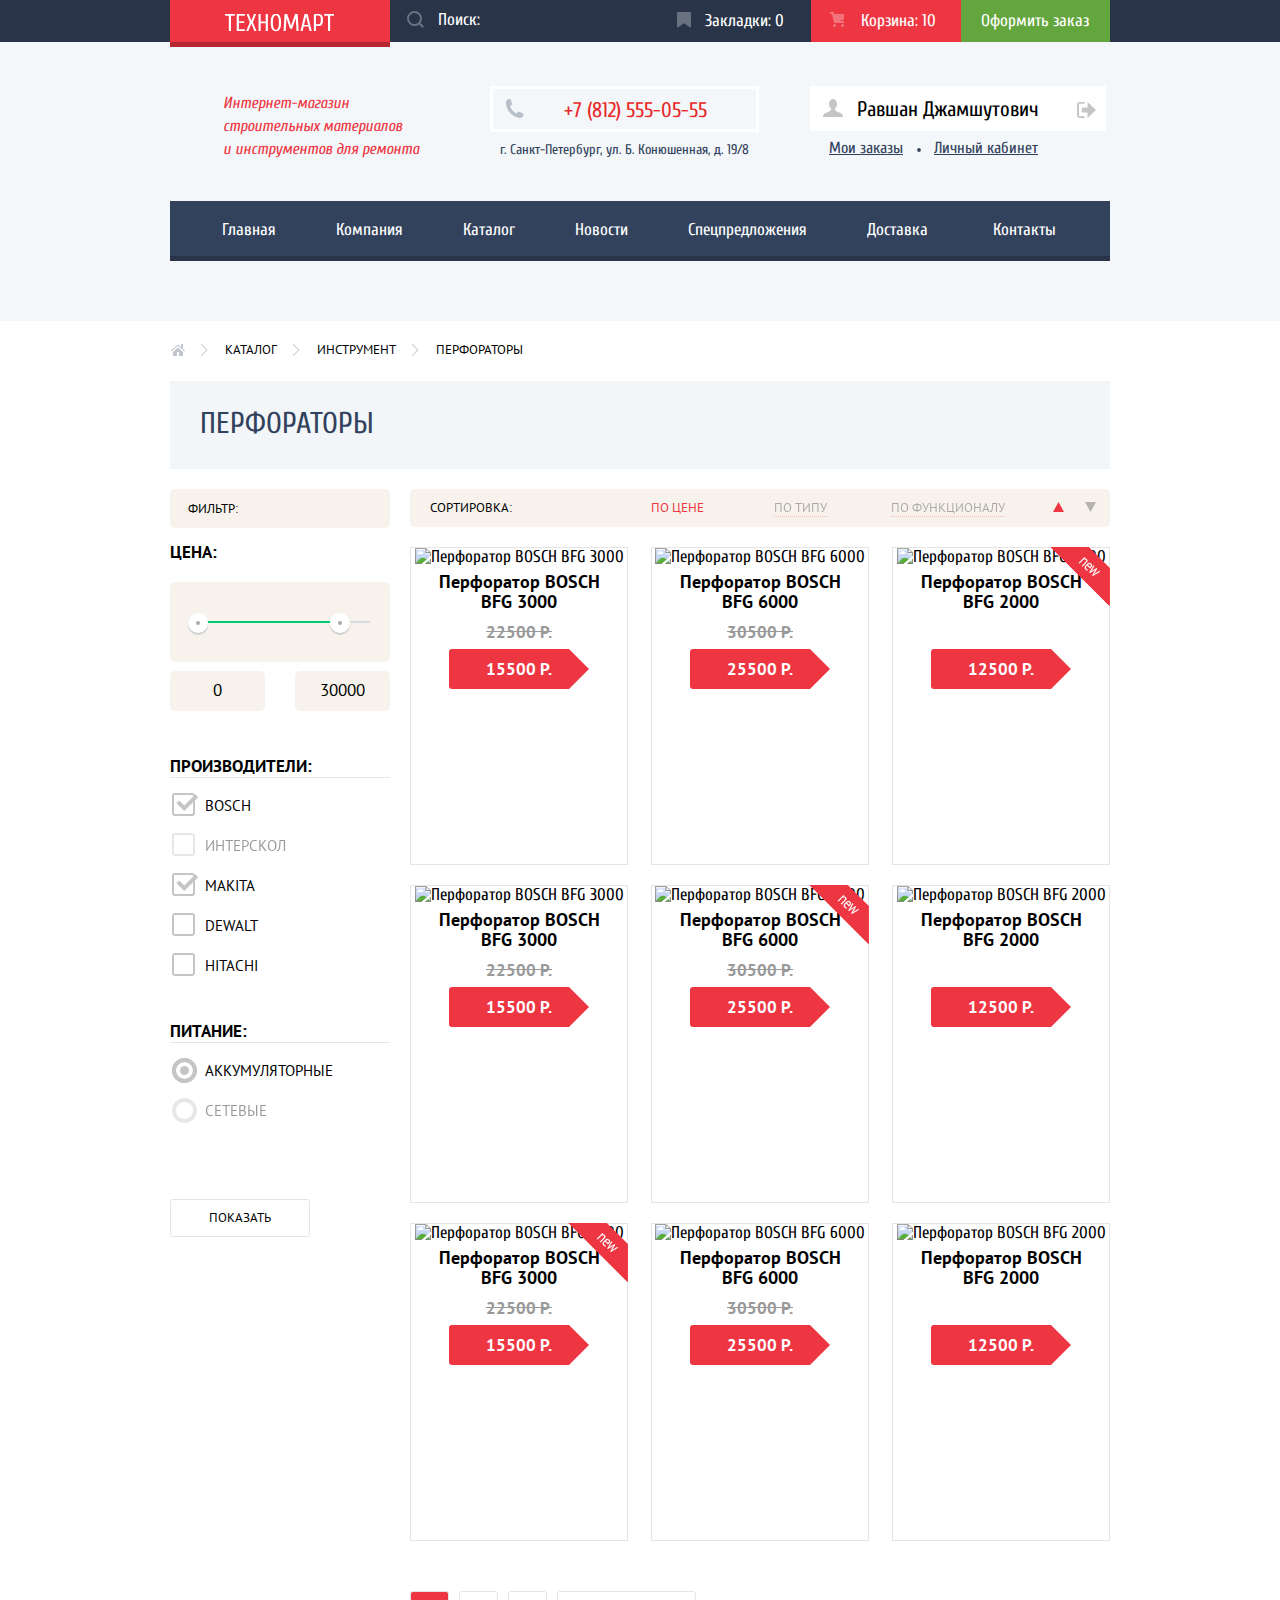
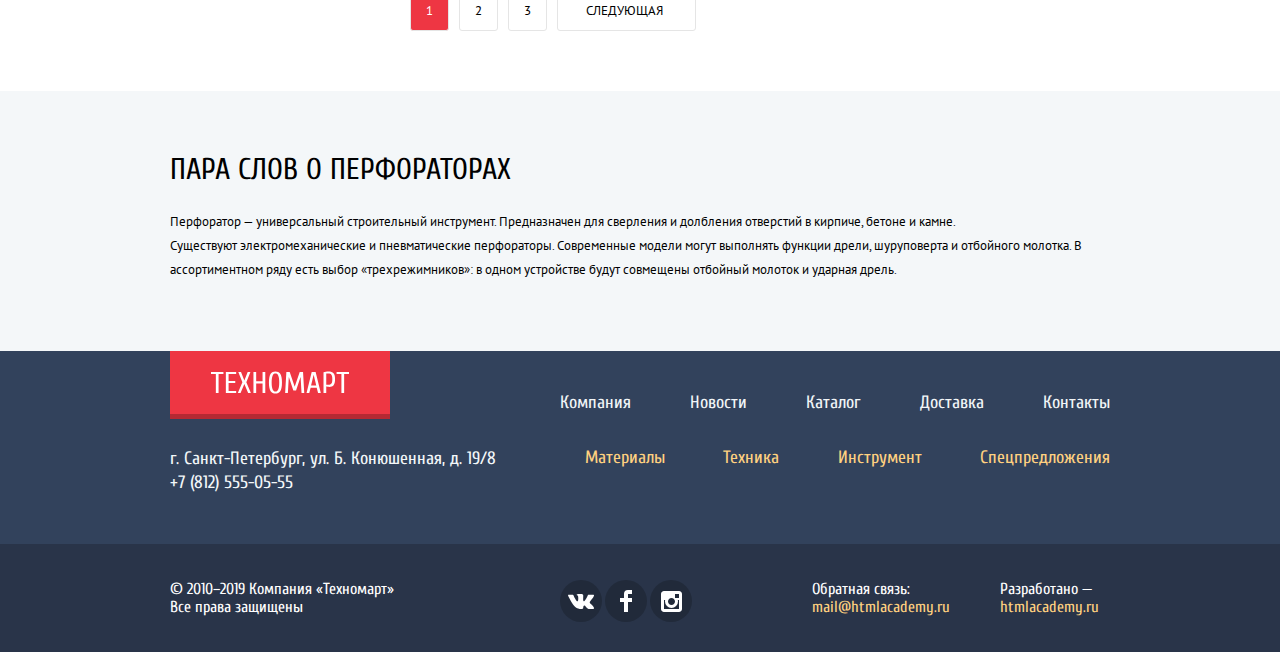
==== commit f39c25eb: "min css + js" ====
--- a/catalog.html
+++ b/catalog.html
@@ -9,7 +9,7 @@
       href="https://fonts.googleapis.com/css?family=Cuprum:400,400i,700%7CPT+Sans:400,700&display=swap&subset=cyrillic"
       rel="stylesheet">
     <link href="css/normalize.css" rel="stylesheet">
-    <link href="css/style.css" rel="stylesheet">
+    <link href="css/style.min.css" rel="stylesheet">
 </head>
 
   <body class="inner-page">
@@ -391,6 +391,6 @@
       <button class="close-cart" type="button"><span class="visually-hidden">Закрыть</span></button>
     </section>
     
-  <script src="js/script.js"></script>
+  <script src="js/script.min.js"></script>
   </body>
 </html>--- a/css/style.min.css
+++ b/css/style.min.css
@@ -0,0 +1 @@
+body{min-width:960px;margin:0;padding:0;font-family:Cuprum,Arial,sans-serif;font-size:17px;line-height:17px;font-weight:400;color:#000;background-color:#fff}a{text-decoration:none}img{width:100%;height:auto}.visually-hidden{display:none}.visually-hidden:not(:focus):not(:active){position:absolute;width:1px;height:1px;margin:-1px;border:0;padding:0;white-space:nowrap;-webkit-clip-path:inset(100%);clip-path:inset(100%);clip:rect(0 0 0 0);overflow:hidden}.container{width:940px;margin:0 auto;padding:0 10px}.btn{color:#fff;background-color:#ee3643}.btn:hover{background-color:#ca2c37}.btn:active,.btn:focus{background-color:#ba2732}.header-top a,.site-nav a{color:#fff}.main-header{padding-bottom:60px;background-color:#f4f7f9}.header-top{display:-webkit-box;display:-ms-flexbox;display:flex;min-height:42px;font-size:17px;line-height:18px;color:#fff;background-color:#293449}.header-top .container{display:-webkit-box;display:-ms-flexbox;display:flex;-webkit-box-pack:justify;-ms-flex-pack:justify;justify-content:space-between;-ms-flex-wrap:wrap;flex-wrap:wrap}.logo-search{position:relative;display:-webkit-box;display:-ms-flexbox;display:flex;-webkit-box-align:center;-ms-flex-align:center;align-items:center;width:490px}.logo img{position:absolute;top:0;left:0;width:109px;height:19px;padding:13px 56px 15px 55px;-webkit-box-shadow:inset 0 -5px 0 0 rgba(0,0,0,.24);box-shadow:inset 0 -5px 0 0 rgba(0,0,0,.24);background-color:#ee3643}.logo img:hover{background-color:#ca2c37}.logo img:active,.logo img:focus{background-color:#ba2732}.search{position:relative;margin-left:220px}.search input[type=text]{width:220px;padding-top:10px;padding-bottom:12px;padding-left:48px;color:#000;background:url(../img/icon-search-gray.svg) no-repeat 17px 11px;border:none}.search input[type=text]:hover{background-image:url(../img/icon-search.svg);background-color:#212a3a;background-repeat:no-repeat;background-position:17px 11px}.search input[type=text]:active,.search input[type=text]:focus{display:inline-block;vertical-align:middle;background-color:#fff;background-image:url(../img/icon-search-red.svg);background-repeat:no-repeat;background-position:17px 11px}.search input[type=text]::-webkit-input-placeholder{color:#fff}.search input[type=text]::-moz-placeholder{color:#fff;opacity:1}.search input[type=text]:-ms-input-placeholder{color:#fff}.links{position:relative;display:-webkit-box;display:-ms-flexbox;display:flex;-ms-flex-wrap:wrap;flex-wrap:wrap;-webkit-box-align:center;-ms-flex-align:center;align-items:center}.tab{width:106px;padding:12px 0 12px 45px}.tab::before{content:"";position:absolute;top:12px;left:17px;width:14px;height:16px;background:url(../img/icon-bookmark.svg) no-repeat 0 0;opacity:.3}.cart{width:100px;padding:12px 0 12px 50px}.cart::before{content:"";position:absolute;top:12px;left:170px;width:14px;height:16px;background:url(../img/icon-cart.svg) no-repeat 0 0;opacity:.3}.cart:hover::before,.tab:hover::before{opacity:1}.cart:active::before,.cart:focus::before,.tab:active::before,.tab:focus::before{opacity:.5}.cart,.tab{background-color:#293449}.cart-full{background-color:#ee3643}.cart:hover,.tab:hover{background-color:#212a3a}.cart:active,.cart:focus,.tab:active,.tab:focus{opacity:.6;background-color:#161d29}.сheckout{margin-right:0;padding:12px 21px 12px 20px;background-color:#63a63e}.сheckout:hover{background-color:#5fbb2d}.сheckout:active,.сheckout:focus{opacity:.5;background-color:#518534}.header-middle{margin-top:44px}.header-middle .container{display:-webkit-box;display:-ms-flexbox;display:flex;-webkit-box-pack:justify;-ms-flex-pack:justify;justify-content:space-between}.header-contacts,.header-middle-tittle-wrapper,.user-nav{width:300px}.header-middle h1,.header-middle p{margin:0;padding:0}.main-header h1{width:197px;padding-top:6px;padding-left:53px;font-size:16px;font-weight:400;font-style:italic;line-height:23px;color:#ee3643}.tel{display:block;padding:11px 0 8px 71px;margin-right:31px;font-size:21px;line-height:21px;color:#e9292a;border:solid 3px #fff}.header-contacts p{margin-top:6px;margin-left:10px;font-size:14px;line-height:24px;color:#32425c}.header-contacts{position:relative}.header-contacts::before{content:"";position:absolute;top:13px;left:15px;width:19px;height:19px;background:url(../img/icon-phone.svg) no-repeat 0 0}.check-in{position:relative;display:-webkit-box;display:-ms-flexbox;display:flex;-webkit-box-pack:justify;-ms-flex-pack:justify;justify-content:space-between;margin:0;padding:0;margin-left:19px;list-style:none}.login{padding:12px 27px 12px 48px}.login svg{position:absolute;top:17px;left:14px;width:20px;height:17px}.login:hover path{fill:#32425c}.registration{padding:12px 23px}.check-in a{margin-top:4px;font-size:21px;line-height:21px;color:#000;background-color:#fff}.check-in a:hover{font-size:21px;line-height:21px;color:#ee3643}.check-in a:active,.check-in a:focus{font-size:21px;line-height:21px;color:#000;opacity:.3}.user{position:relative;display:-webkit-box;display:-ms-flexbox;display:flex;-ms-flex-wrap:wrap;flex-wrap:wrap;-webkit-box-pack:justify;-ms-flex-pack:justify;justify-content:space-between;width:300px;margin:0;padding:0}.user li{list-style:none}.username{position:relative;display:block;padding:11px 67px 7px 47px;font-size:21px;line-height:21px;background-color:#fff}.username .name{display:block;margin-top:2px;font-size:21px;line-height:21px;color:#000;text-decoration:none}.icon-user{position:absolute;top:13px;left:13px;width:20px;height:18px}.username .logout{position:absolute;top:15px;right:10px;width:20px;height:18px}.icon-user:hover path,.logout:hover path{fill:#32425c}.icon-user:active,.icon-user:focus,.logout:active,.logout:focus{opacity:.3}.orders{padding-left:19px}.private{position:relative;padding-right:72px}.private::before{content:"";position:absolute;top:8px;left:-17px;width:4px;height:4px;background-color:red;background:url(../img/dot.svg) no-repeat 0 0}.user a{display:block;margin-top:4px;font-size:16px;color:#32425c;text-decoration:underline}.user a:hover{color:#ee3643}.user a:active,.user a:focus,.user span:active,.user span:focus{color:#000;opacity:.3}.check-in a{display:block}.site-nav{display:-webkit-box;display:-ms-flexbox;display:flex;-ms-flex-wrap:wrap;flex-wrap:wrap;width:940px;min-height:60px;margin:0;padding:0;margin-top:39px;list-style:none;background-color:#32425c;-webkit-box-shadow:inset 0 -5px 0 0 #293449;box-shadow:inset 0 -5px 0 0 #293449}.site-nav li{font-size:17px;line-height:17px;color:#fff}.site-nav a{display:block;padding:20px 30px}.site-item:first-child a{padding-left:52px}.site-item:last-child a{padding-left:35px;padding-right:53px}.site-nav a:hover{background-color:#293449}.site-nav a:active,.site-nav a:focus{color:rgba(255,255,255,.5);background-color:#1d2739}.breadcrumbs{position:relative;display:-webkit-box;display:-ms-flexbox;display:flex;-webkit-box-pack:start;-ms-flex-pack:start;justify-content:flex-start;-ms-flex-wrap:wrap;flex-wrap:wrap;margin:0;padding:0;margin-top:20px;list-style:none}.home{top:3px;width:15px;height:12px;background:url(../img/icon-home.svg) no-repeat 0 0}.breadcrumbs li{position:relative;padding-right:40px}.breadcrumbs li::before{content:"";position:absolute;top:3px;left:-25px;width:8px;height:12px;background:url(../img/icon-right-small.svg) no-repeat 0 0}.breadcrumbs .home::before{display:none}.breadcrumbs a,.breadcrumbs li{font-family:"PT Sans",Arial,sans-serif;font-size:13px;line-height:18px;color:#000;text-transform:uppercase}.options{margin-top:58px}.options-list{display:-webkit-box;display:-ms-flexbox;display:flex;-ms-flex-wrap:wrap;flex-wrap:wrap;-webkit-box-pack:justify;-ms-flex-pack:justify;justify-content:space-between;-ms-flex-line-pack:start;align-content:flex-start;width:940px;min-height:410px;margin:0;padding:0}.options-wrapper{display:-webkit-box;display:-ms-flexbox;display:flex;-webkit-box-orient:vertical;-webkit-box-direction:normal;-ms-flex-direction:column;flex-direction:column;-webkit-box-align:end;-ms-flex-align:end;align-items:flex-end;-webkit-box-ordinal-group:2;-ms-flex-order:1;order:1;width:300px;min-height:266px}.slider-wrapper{display:-webkit-box;display:-ms-flexbox;display:flex;-webkit-box-pack:justify;-ms-flex-pack:justify;justify-content:space-between;width:940px;min-height:267px;margin-top:20px}.option-item{width:300px;min-height:123px;list-style:none}.transport{margin-top:20px}.option-item h3{margin:0;padding:0;padding:20px 100px 12px 23px;font-size:24px;font-weight:700;line-height:30px}.option-item a{color:#fff}.option-item .btn{display:block;-webkit-box-sizing:border-box;box-sizing:border-box;width:135px;margin-left:24px;margin-bottom:20px;padding:10px 17px;font-size:14px;line-height:18px;text-align:center;text-transform:uppercase;background-color:rgba(0,0,0,.1);border-radius:2px}.option-item .btn:hover{background-color:rgba(0,0,0,.2)}.option-item .btn:active,.option-item .btn:focus{background-color:rgba(0,0,0,.3)}.option-item .flag{position:absolute;top:0;right:0;width:60px;height:60px;text-indent:-1000px;overflow:hidden;z-index:20}.option-item .flag-new{background:url(../img/new-flag.png) no-repeat 0 0}.materials{position:relative;background-color:#ffbf47}.materials::before{content:"";position:absolute;top:31px;right:43px;width:44px;height:65px;background:url(../img/icon-1.svg) no-repeat 0 0}.tool{position:relative;background-color:#3bbce3}.tool::before{content:"";position:absolute;top:33px;right:28px;width:75px;height:61px;background:url(../img/icon-2.svg) no-repeat 0 0}.mechanism{position:relative;background-color:#dc91d8}.mechanism::before{content:"";position:absolute;top:31px;right:31px;width:78px;height:62px;background:url(../img/icon-3.svg) no-repeat 0 0}.discounts{position:relative;background-color:#8ed78f}.discounts::before{content:"";position:absolute;top:26px;right:45px;width:59px;height:72px;background:url(../img/icon-4.svg) no-repeat 0 0}.transport{position:relative;background-color:#ffc047}.transport::before{content:"";position:absolute;top:32px;right:31px;width:78px;height:63px;background:url(../img/icon-5.svg) no-repeat 0 0}.slider{position:relative;width:620px;min-height:266px}.slider-text{position:absolute;top:20px;left:24px}.slider a,.slider h3,.slider p{margin:0;padding:0;color:#fff}.slider h3{padding-bottom:5px;font-size:36px;font-weight:700;line-height:36px;text-transform:uppercase}.slider p{font-size:18px;line-height:24px}.slider img{width:620px;height:266px}.slide-1,.slide-2{display:none}.product-1:checked~.slider .slide-1,.product-2:checked~.slider .slide-2{display:block}.product-1:checked~.slider .product-slide-1::before,.product-2:checked~.slider .product-slide-2::before{content:"";position:absolute;top:2px;left:2px;width:6px;height:6px;background-color:red;border-radius:50%}.slider-controls{position:absolute;bottom:32px;left:295px;z-index:20;font-size:0}.slider-controls label{position:relative;display:inline-block;width:10px;height:10px;margin-right:8px;vertical-align:top;background-color:#fff;border-radius:50%;cursor:pointer}.slider-list{margin:0;padding:0;list-style:none}.slider .back{position:absolute;top:114px;left:25px;width:22px;height:40px;font-size:0;cursor:pointer;background:url(../img/icon-left.svg) no-repeat 0 0;border:none}.slider .next{position:absolute;top:114px;right:20px;width:22px;height:40px;font-size:0;cursor:pointer;background:url(../img/icon-right.svg) no-repeat 0 0;border:none}.slider .btn{position:absolute;bottom:24px;left:26px;width:195px;padding:10px 0;font-size:14px;line-height:18px;text-align:center;text-transform:uppercase;border-radius:3px}.companies-list li{width:220px;min-height:145px}.hammers{margin:0;padding:0;margin-top:22px;padding-top:28px;padding-bottom:30px;padding-left:30px;font-size:30px;line-height:30px;font-weight:400;text-transform:uppercase;text-align:left;color:#32425c;background-color:#f2f6f8}.filters{-webkit-box-sizing:border-box;box-sizing:border-box;width:220px}.filters h3{margin:0;padding:0;padding:11px 0 10px 18px;margin-bottom:9px;font-family:"PT Sans",Arial,sans-serif;font-size:13px;line-height:18px;font-weight:400;text-transform:uppercase;background-color:#f7f3ec;border-radius:5px}.filter-item .price-legend{margin-bottom:15px}.range-filter{width:220px}.price-controls{font-family:"PT Sans",Arial,sans-serif;font-size:17px;line-height:18px}.range-controls{position:relative;height:41px;margin-bottom:9px;padding-top:39px;padding-right:20px;padding-left:20px;background-color:#f7f3ec;border-radius:5px}.range-controls .scale{height:2px;background-color:#d7dcde}.range-controls .bar{width:152px;height:2px;background:#00ca74}.range-controls .toggle{position:absolute;top:31px;left:0;width:4px;height:4px;padding:0;border:8px solid #fff;background-color:#ababab;-webkit-box-shadow:0 2px 1px 0 #cfcfcf;box-shadow:0 2px 1px 0 #cfcfcf;border-radius:50%;cursor:pointer}.range-controls .toggle-min{left:18px}.range-controls .toggle-max{left:160px}.price-controls{font-size:0}.price-controls label{display:inline-block;width:50%;font-size:17px;vertical-align:middle}.price-controls input{-webkit-box-sizing:border-box;box-sizing:border-box;width:95px;padding:10px 24px;font-family:"PT Sans",Arial,sans-serif;font-size:17px;text-align:center;color:#000;border:none;border-radius:5px;background:#f7f3ec}.max-price input[name=max-price]{margin-left:15px}.filter fieldset{position:relative;padding:0;margin:0;margin-bottom:40px;border:none}.manufacturers li:nth-child(5){margin-bottom:0}.filter fieldset:nth-child(4){margin-bottom:58px}.filter legend{margin-bottom:15px;font-family:"PT Sans",Arial,sans-serif;font-size:17px;font-weight:700;line-height:30px;text-transform:uppercase}.filter{position:relative}.filter fieldset::after{content:"";position:absolute;top:-20px;left:0;width:220px;height:1px;border-bottom:1px solid #e5e5e5}.filter .filter-item::after{display:none}.filter ul{margin:0;padding:0;list-style:none;line-height:20px;font-family:"PT Sans",Arial,sans-serif;font-size:15px}.filter li{margin-bottom:20px;padding-left:35px;text-transform:uppercase}.filter-option label{position:relative;display:block;cursor:pointer;-webkit-user-select:none;-moz-user-select:none;-ms-user-select:none;user-select:none}.filter-input-checkbox+label::before{content:"";position:absolute;top:-3px;left:-33px;width:23px;height:23px;background:url(../img/checkbox-off.svg) no-repeat 0 0}.filter-input-checkbox:checked+label::after{content:"";position:absolute;top:-3px;left:-33px;width:27px;height:23px;background:url(../img/checkbox-on.svg) no-repeat 0 0}.filter-input-checkbox+label:hover::before,.filter-input-checkbox:not(:checked)+label:hover::before{background:url(../img/checkbox-off-active.svg) no-repeat 0 0}.filter-input-checkbox:checked+label:hover::after{background:url(../img/checkbox-on-active.svg) no-repeat 0 0}.filter-input-radio+label::before{content:"";position:absolute;top:-3px;left:-33px;width:25px;height:25px;background:url(../img/radio-off.svg) no-repeat 0 0}.filter-input-radio:checked+label::after{content:"";position:absolute;top:-3px;left:-33px;width:25px;height:25px;background:url(../img/radio-on.svg) no-repeat 0 0}.filter-input-radio+label:hover::before{background:url(../img/radio-off-active.svg) no-repeat 0 0}.filter-input-radio:checked+label:hover::after{background:url(../img/radio-on-active.svg) no-repeat 0 0}.filter-input-checkbox:disabled+label{opacity:.4}.filter-input-radio:disabled+label{opacity:.4}.filters button{width:140px;min-height:38px;margin:0;padding:0;font-family:"PT Sans",Arial,sans-serif;font-size:13px;line-height:18px;text-transform:uppercase;cursor:pointer;background-color:#fff;border:1px solid #e5e5e5;border-radius:3px}.sorting{position:relative;display:-webkit-box;display:-ms-flexbox;display:flex;width:700px;min-height:38px;background-color:#f7f3ec;border-radius:5px}.sorting h3{margin:0;padding:0;margin-left:20px;margin-right:139px;padding-top:10px;font-family:"PT Sans",Arial,sans-serif;font-size:13px;font-weight:400;line-height:18px;text-transform:uppercase}.sorting-list{display:-webkit-box;display:-ms-flexbox;display:flex;margin:0;padding:0;padding-top:10px;font-family:"PT Sans",Arial,sans-serif;font-size:13px;line-height:18px;list-style:none}.sorting-list a{color:#000;text-transform:uppercase;opacity:.3;border-bottom:1px dotted #ee3643}.sorting-list a:hover{opacity:1;border-bottom:1px solid #ee3643}.sorting-list a:active,.sorting-list a:focus{color:#ee3643;opacity:1;border-bottom:none}.sort-price{margin-right:70px}.sort-type{margin-right:64px}.sort-function{margin-right:48px}.sort-up{margin-right:21px}.sorting-list .sort-down,.sorting-list .sort-up{border-bottom:none}.sorting-list .sort-down:hover,.sorting-list .sort-up:hover{border-bottom:none}.sort-down:active path,.sort-down:focus path,.sort-up:active path,.sort-up:focus path{fill:#ee3643;opacity:1}.sorting-list .sort-active,.sorting-list .sort-active path{fill:#ee3643;color:#ee3643;opacity:1;border-bottom:none}.catalog{width:700px}.catalog-columns{-webkit-box-sizing:border-box;box-sizing:border-box;display:-webkit-box;display:-ms-flexbox;display:flex;-webkit-box-pack:justify;-ms-flex-pack:justify;justify-content:space-between;margin-top:20px}.catalog-list{display:-webkit-box;display:-ms-flexbox;display:flex;-ms-flex-wrap:wrap;flex-wrap:wrap;-webkit-box-pack:justify;-ms-flex-pack:justify;justify-content:space-between;width:700px;min-height:318px;margin:20px auto;padding:0;list-style:none}.catalog-list a{color:#000}.catalog-list h3{min-height:40px;padding:0 25px;margin-top:7px;margin-bottom:11px;font-family:"PT Sans",Arial,sans-serif;font-size:18px;font-weight:700;line-height:20px}.catalog-item{position:relative;display:inline-block;-webkit-box-sizing:border-box;box-sizing:border-box;width:218px;min-height:318px;margin-bottom:20px;margin-right:20px;text-align:center;vertical-align:middle;border:1px solid #e5e5e5}.catalog-item .flag{position:absolute;top:-1px;right:-1px;width:60px;height:60px;text-indent:-1000px;overflow:hidden;z-index:20}.catalog-item .flag-new{background:url(../img/new-flag.png) no-repeat 0 0}.catalog-item .actions{position:absolute;top:0;left:0;width:218px;height:88px;padding:40px 0;background-color:rgba(255,255,255,.9);z-index:10}.actions .bookmark,.actions .buy{position:relative;display:block;width:129px;margin:0 auto;margin-bottom:7px;padding:7px 0;color:#fff;font-size:14px;font-weight:400;line-height:18px;text-transform:uppercase;background-color:#63a63e;border:3px solid #63a63e;border-bottom-color:#367315;border-radius:3px}.actions .bookmark{color:#32425c;background:#fff;border-bottom-color:#63a63e}.catalog-item .actions{display:none}.catalog-item:hover .actions{display:block}.actions .buy::before{content:"";position:absolute;top:8px;left:12px;width:15px;height:15px;background:url(../img/icon-cart.svg) no-repeat 0 0;opacity:.3}.actions .buy:active::before,.actions .buy:focus::before,.actions .buy:hover::before{opacity:1}.actions .buy:hover{background-color:#5fbb2d;border:3px solid #5fbb2d;border-bottom-color:#367315}.actions .buy:active,.actions .buy:focus{background-color:#518534;border:3px solid #518534}.actions .bookmark:hover{border:3px solid #32425c}.actions .bookmark:active,.actions .bookmark:focus{opacity:.3}.catalog-item:nth-child(3n){margin-right:0}.catalog-item:hover{-webkit-box-shadow:0 10px 25px 0 rgba(41,52,73,.5);box-shadow:0 10px 25px 0 rgba(41,52,73,.5)}.catalog-item .price{position:relative;display:block;width:80px;margin:6px auto;margin-bottom:12px;padding:11px 30px;font-family:"PT Sans",Arial,sans-serif;font-size:17px;font-weight:700;line-height:18px;color:#fff;background:#ee3643;border-radius:3px}.catalog-item .price:after{content:"";position:absolute;top:0;right:-20px;width:0;height:0;border:20px solid #fff;border-left-color:#ee3643}.catalog-item .old-price{display:block;min-height:20px;font-family:"PT Sans",Arial,sans-serif;font-size:17px;font-weight:700;line-height:18px;color:#999;text-decoration:line-through}.popular-items{position:relative;margin-top:50px}.popular-companies h2,.popular-items h2{margin:0;padding:0;padding:30px 0 30px 28px;min-height:90px;-webkit-box-sizing:border-box;box-sizing:border-box;color:#32425c;background-color:#f9f5f0}.about h2,.popular-companies h2,.popular-items h2,.services h2{font-size:30px;line-height:30px;font-weight:400;text-transform:uppercase}.popular-companies .btn,.popular-items .btn{position:absolute;top:25px;right:25px;width:251px;padding:10px 0;font-size:14px;line-height:18px;text-align:center;text-transform:uppercase;border-radius:3px}.catalog-popular{display:-webkit-box;display:-ms-flexbox;display:flex;-ms-flex-wrap:wrap;flex-wrap:wrap;width:940px}.catalog-popular .catalog-item{margin-bottom:0}.catalog-popular .catalog-item:nth-child(3n){margin-right:20px}.catalog-popular .catalog-item:nth-child(4n){margin-right:0}.catalog-item:nth-child(4n) .price-last{margin-top:35px}.popular-companies{position:relative;margin-top:21px}.companies-list{display:-webkit-box;display:-ms-flexbox;display:flex;-ms-flex-wrap:wrap;flex-wrap:wrap;margin:0;padding:0;margin-top:20px;list-style:none}.companies-list li{display:-webkit-box;display:-ms-flexbox;display:flex;-webkit-box-pack:center;-ms-flex-pack:center;justify-content:center;-webkit-box-align:center;-ms-flex-align:center;align-items:center;-webkit-box-sizing:border-box;box-sizing:border-box;width:220px;min-height:145px;margin-right:20px;margin-bottom:20px;text-align:center;vertical-align:middle;border:1px solid #eaeaea}.companies-list li:hover{-webkit-box-shadow:0 10px 25px 0 rgba(41,52,73,.5);box-shadow:0 10px 25px 0 rgba(41,52,73,.5)}.companies-list li:active,.companies-list li:focus{-webkit-box-shadow:0 4px 10px 0 rgba(41,52,73,.5);box-shadow:0 4px 10px 0 rgba(41,52,73,.5);opacity:.3}.companies-list li:nth-child(4n){margin-right:0;padding-bottom:12px}.services{position:relative;min-height:522px;margin-top:63px;background-color:#f4f7f9}.services p{margin:0;padding:0;font-family:"PT Sans",Arial,sans-serif;font-size:13px;line-height:24px}.services h2{margin:0;padding:0;padding-top:66px;padding-bottom:26px}.services-list{position:relative;margin:0;padding:0;margin-top:68px;padding-bottom:100px;list-style-type:none}.services-list::after{content:"";position:absolute;top:-40px;left:230px;width:10px;height:279px;background:url(../img/line.png) no-repeat 0 0}.service-item{width:240px;min-height:61px}.service-item a{display:block;-webkit-box-sizing:border-box;box-sizing:border-box;padding:16px 0 15px 22px;font-size:21px;font-weight:700;line-height:30px;color:#fff;background-color:#32425c;-webkit-box-shadow:0 1px 0 0 #293449,inset 0 1px 0 0 #405069;box-shadow:0 1px 0 0 #293449,inset 0 1px 0 0 #405069}.current a{color:#32425c;background-color:#fff;-webkit-box-shadow:none;box-shadow:none}.service-item a:hover{background-color:#293449}.services .container{position:relative}.credit-description,.delivery-description,.guarantee-description{position:absolute;top:236px;left:330px}.delivery-description{width:620px;min-height:280px;background:url(../img/truck.png) no-repeat 151px 25px}.credit-description h3,.delivery-description h3,.guarantee-description h3{margin:0;padding:0;font-size:36px;font-weight:400;line-height:36px;text-transform:uppercase;color:#32425c}.credit-description p,.delivery-description p,.guarantee-description p{margin:0;padding:0;margin-top:25px;font-family:"PT Sans",Arial,sans-serif;font-size:13px;line-height:24px}.delivery-description p{width:275px;min-height:83px}.guarantee-description{display:none;width:620px;min-height:280px;background:url(../img/guarantee.png) no-repeat 230px 0}.guarantee-description p{width:379px;min-height:109px}.credit-description{display:none;width:620px;min-height:280px;background:url(../img/credit.png) no-repeat 154px 0}.credit-description p{width:279px;min-height:36px}.about-contacts-wrapper{display:-webkit-box;display:-ms-flexbox;display:flex;-webkit-box-pack:justify;-ms-flex-pack:justify;justify-content:space-between;margin-top:79px;padding-bottom:86px}.about{width:540px}.about h2{margin:0;padding:0;margin-bottom:26px}.about p{margin:0;padding:0;font-family:"PT Sans",Arial,sans-serif;font-size:13px;line-height:24px;text-align:left}.about p:nth-child(2){margin-bottom:25px}.about p:nth-child(4){margin-bottom:22px}.about a{margin:0;padding:0;padding:10px 40px;font-size:14px;line-height:18px;color:#fff;text-transform:uppercase;border-radius:3px}.partners{margin:0;padding:0;margin-bottom:48px;list-style:none}.partners li{position:relative;margin:0;padding:0;padding-left:36px;padding-bottom:18px;font-size:18px;line-height:20px}.partners li::before{content:"";position:absolute;top:9px;left:0;width:25px;height:2px;background-color:#ee3643}.partners li:nth-child(3){padding-bottom:0}.contacts{width:300px}.contacts h2{margin:0;padding:0;margin-bottom:26px;font-size:30px;font-weight:400;line-height:30px;text-transform:uppercase}.contacts p{margin:0;padding:0;width:179px;margin-bottom:31px;font-family:"PT Sans",Arial,sans-serif;font-size:13px;line-height:24px}.contacts .btn{display:block;width:300px;margin:0;padding:0;padding:10px 0;margin-top:37px;font-size:14px;line-height:18px;color:#fff;text-transform:uppercase;text-align:center;border-radius:3px}.pagination-list{display:-webkit-box;display:-ms-flexbox;display:flex;-ms-flex-wrap:wrap;flex-wrap:wrap;margin:0;padding:0;margin-top:30px;margin-bottom:60px;list-style:none}.pagination-item{margin-right:10px}.pagination-item:last-child{margin-right:0}.pagination-item a:hover{border:1px solid #bdc6ca;border-radius:3px}.pagination-item a:active,.pagination-item a:focus{border:1px solid #ee3643;border-radius:3px}.pagination-item a{display:block;padding:10px 15px;font-family:"PT Sans",Arial,sans-serif;font-size:13px;line-height:18px;color:#000;background-color:#fff;border:1px solid #e5e5e5;border-radius:3px}.pagination-item-current a{color:#fff;background-color:#ee3643}.pagination-item-next a{padding-left:28px;padding-right:32px;font-family:"PT Sans",Arial,sans-serif;font-size:13px;line-height:18px;text-transform:uppercase}.about-hammers{min-height:260px;background-color:#f4f7f9}.about-hammers h2,.about-hammers p{margin:0;padding:0}.about-hammers h2{padding-top:64px;padding-bottom:25px;font-size:30px;line-height:30px;font-weight:400;text-transform:uppercase}.about-hammers p{font-family:"PT Sans",Arial,sans-serif;font-size:13px;line-height:24px}.footer-top{min-height:193px;background-color:#32425c}.footer-top .container{position:relative;display:-webkit-box;display:-ms-flexbox;display:flex;-webkit-box-pack:justify;-ms-flex-pack:justify;justify-content:space-between}.logo-footer img{position:absolute;top:0;left:10px;width:138px;height:23px;padding:20px 41px 25px 41px;-webkit-box-shadow:inset 0 -5px 0 0 rgba(0,0,0,.24);box-shadow:inset 0 -5px 0 0 rgba(0,0,0,.24);background-color:#ee3643}.logo-footer img:hover{background-color:#ca2c37}.logo-footer img:active,.logo-footer img:focus{background-color:#ba2732}.contacts-footer{font-size:18px;line-height:24px;color:#f3f7f9}.contacts-footer p{width:330px;margin:0;padding:0}.contacts-footer,.nav-footer-gold{margin-top:32px}.nav-footer-gold{width:530px}.nav-footer-gold .materials-gold{margin-left:5px}.nav-footer,.nav-footer-gold{display:-webkit-box;display:-ms-flexbox;display:flex;-ms-flex-wrap:wrap;flex-wrap:wrap;-webkit-box-pack:justify;-ms-flex-pack:justify;justify-content:space-between;margin:0;padding:0}.nav-footer{width:550px;padding-top:40px}.nav-footer-gold{margin-top:31px}.footer-social ul,.nav-footer,.nav-footer-gold{list-style:none}.nav-footer a{font-size:18px;line-height:24px;color:#f1f5f7}.nav-footer-gold a{font-size:18px;line-height:24px;color:#ffd180}.nav-footer a:hover,.nav-footer-gold a:hover{text-decoration:underline}.nav-footer a:active,.nav-footer a:focus,.nav-footer-gold a:active,.nav-footer-gold a:focus{opacity:.5;text-decoration:none}.footer-bottom{padding-top:36px;padding-bottom:30px;background-color:#293449}.footer-bottom .container{display:-webkit-box;display:-ms-flexbox;display:flex;-webkit-box-pack:justify;-ms-flex-pack:justify;justify-content:space-between}.footer-copyright{width:229px;margin-right:161px}.email{width:135px;margin-right:53px}.developer{width:110px}.developer p,.email p,.footer-copyright p,.footer-social ul{margin:0;padding:0;font-size:16px;line-height:18px;color:#fff}.footer-social a{color:#fff;background-color:#212a3a}.footer-social{width:132px;margin-right:119px}.footer-social ul{display:-webkit-box;display:-ms-flexbox;display:flex;-webkit-box-pack:justify;-ms-flex-pack:justify;justify-content:space-between;-webkit-box-align:center;-ms-flex-align:center;align-items:center}.footer-social a{display:block;width:42px;height:42px;border-radius:50%}.social-vk{width:26px;height:15px;background:url(../img/icon-vk.svg) no-repeat 50% 50%}.social-facebook{width:12px;height:22px;background:url(../img/icon-fb.svg) no-repeat 50% 50%}.social-instagram{width:21px;height:21px;background:url(../img/icon-insta.svg) no-repeat 50% 50%}.footer-social a:focus,.footer-social a:hover{background-color:#ee3643}.developer p,.email p{color:#fff}.developer a,.email a{font-size:16px;line-height:18px;color:#ffd180}.developer a:hover,.email a:hover{text-decoration:underline}.developer a:active,.developer a:focus,.email a:active,.email a:focus{text-decoration:none;color:#ee3643}@-webkit-keyframes bounce{0%{-webkit-transform:translateY(2000px);transform:translateY(2000px)}70%{-webkit-transform:translateY(30px);transform:translateY(30px)}90%{-webkit-transform:translateY(-10px);transform:translateY(-10px)}100%{-webkit-transform:translateY(0);transform:translateY(0)}}@keyframes bounce{0%{-webkit-transform:translateY(2000px);transform:translateY(2000px)}70%{-webkit-transform:translateY(30px);transform:translateY(30px)}90%{-webkit-transform:translateY(-10px);transform:translateY(-10px)}100%{-webkit-transform:translateY(0);transform:translateY(0)}}@-webkit-keyframes shake{0%,100%{-webkit-transform:translateX(0);transform:translateX(0)}10%,30%,50%,70%,90%{-webkit-transform:translateX(-10px);transform:translateX(-10px)}20%,40%,60%,80%{-webkit-transform:translateX(10px);transform:translateX(10px)}}@keyframes shake{0%,100%{-webkit-transform:translateX(0);transform:translateX(0)}10%,30%,50%,70%,90%{-webkit-transform:translateX(-10px);transform:translateX(-10px)}20%,40%,60%,80%{-webkit-transform:translateX(10px);transform:translateX(10px)}}.modal{position:fixed;display:none}.modal-show{display:block;-webkit-animation:bounce .6s;animation:bounce .6s}.modal-error{-webkit-animation:shake .6s;animation:shake .6s}.modal-feedback{bottom:220px;left:50%;width:620px;min-height:430px;margin-left:-310px;background-color:#fff;-webkit-box-shadow:0 20px 40px 0 rgba(0,0,0,.75);box-shadow:0 20px 40px 0 rgba(0,0,0,.75);z-index:100}.feedback-form input,.feedback-form textarea{font-family:"PT Sans",Arial,sans-serif;font-size:13px;line-height:18px}.feedback-form{position:relative;display:-webkit-box;display:-ms-flexbox;display:flex;-ms-flex-wrap:wrap;flex-wrap:wrap;-webkit-box-pack:justify;-ms-flex-pack:justify;justify-content:space-between;padding-top:81px;border-top:7px solid #ee3643}.feedback-form input{-webkit-box-sizing:border-box;box-sizing:border-box;width:220px;height:38px;margin:0;padding:0;padding-left:16px;border:solid 2px #dee3e4;border-radius:3px}.feedback-form input:hover{border-color:#b5b5b5}.feedback-form input:active,.feedback-form input:focus{border-color:#ee3643}.message,.user-info{position:relative;margin-left:80px}.message,.user-mail{position:relative;margin-right:80px}.user-info label,.user-mail label{position:absolute;top:-25px;left:0}.message p{margin:0;padding:0;margin-top:20px;margin-bottom:10px}.message textarea{-webkit-box-sizing:border-box;box-sizing:border-box;width:460px;height:114px;margin:0;margin-bottom:37px;padding:0;padding-left:16px;border:solid 2px #dee3e4;border-radius:3px}.modal-bottom{width:620px;height:112px;background-color:#f4f4f4}.modal-submit{width:460px;min-height:38px;margin:0;padding:0;margin-top:37px;margin-left:80px;font-size:14px;line-height:18px;color:#fff;text-transform:uppercase;border:none;border-radius:3px}.close-feedback{position:absolute;top:16px;right:10px;width:21px;height:21px;cursor:pointer;background:url(../img/icon-close.svg) no-repeat 0 0;border:none}.modal-map{width:940px;min-height:446px;top:115px;left:50%;margin-left:-470px;-webkit-box-shadow:0 0 14.72px 1.28px rgba(47,42,43,.5);box-shadow:0 0 14.72px 1.28px rgba(47,42,43,.5)}.modal-map iframe{position:absolute;z-index:2;border:none}.close-map{position:absolute;top:10px;right:10px;z-index:5;width:21px;height:21px;cursor:pointer;background:url(../img/icon-close.svg) no-repeat 0 0;border:none}.container main{position:relative}.modal-cart{top:421px;left:50%;-webkit-box-sizing:border-box;box-sizing:border-box;width:620px;min-height:282px;margin-left:-310px;background-color:#fff;border-top:7px solid #ee3643;-webkit-box-shadow:0 20px 40px 0 rgba(41,52,73,.75);box-shadow:0 20px 40px 0 rgba(41,52,73,.75);z-index:100}.modal-cart h2{position:relative;margin:0;padding:0;padding:72px 125px 73px 179px}.modal-cart h2::before{content:"";position:absolute;top:53px;left:81px;width:66px;height:66px;background:url(../img/icon-mark.svg) no-repeat 0 0}.user-actions{display:-webkit-box;display:-ms-flexbox;display:flex;-webkit-box-pack:justify;-ms-flex-pack:justify;justify-content:space-between;width:620px;min-height:112px;background-color:#f1f1f1}.user-actions a,.user-actions button{-webkit-box-sizing:border-box;box-sizing:border-box;width:220px;min-height:38px;margin:0;padding:0;margin-top:37px;margin-bottom:37px;padding-top:10px;padding-bottom:10px;font-size:14px;line-height:18px;text-align:center;text-transform:uppercase;border:none;border-radius:3px}.user-actions a{margin-left:80px;color:#fff}.user-actions button{margin-right:80px;color:#000;background-color:#fff}.close-cart{position:absolute;top:10px;right:10px;width:21px;height:21px;cursor:pointer;background:url(../img/icon-close.svg) no-repeat 0 0;border:none}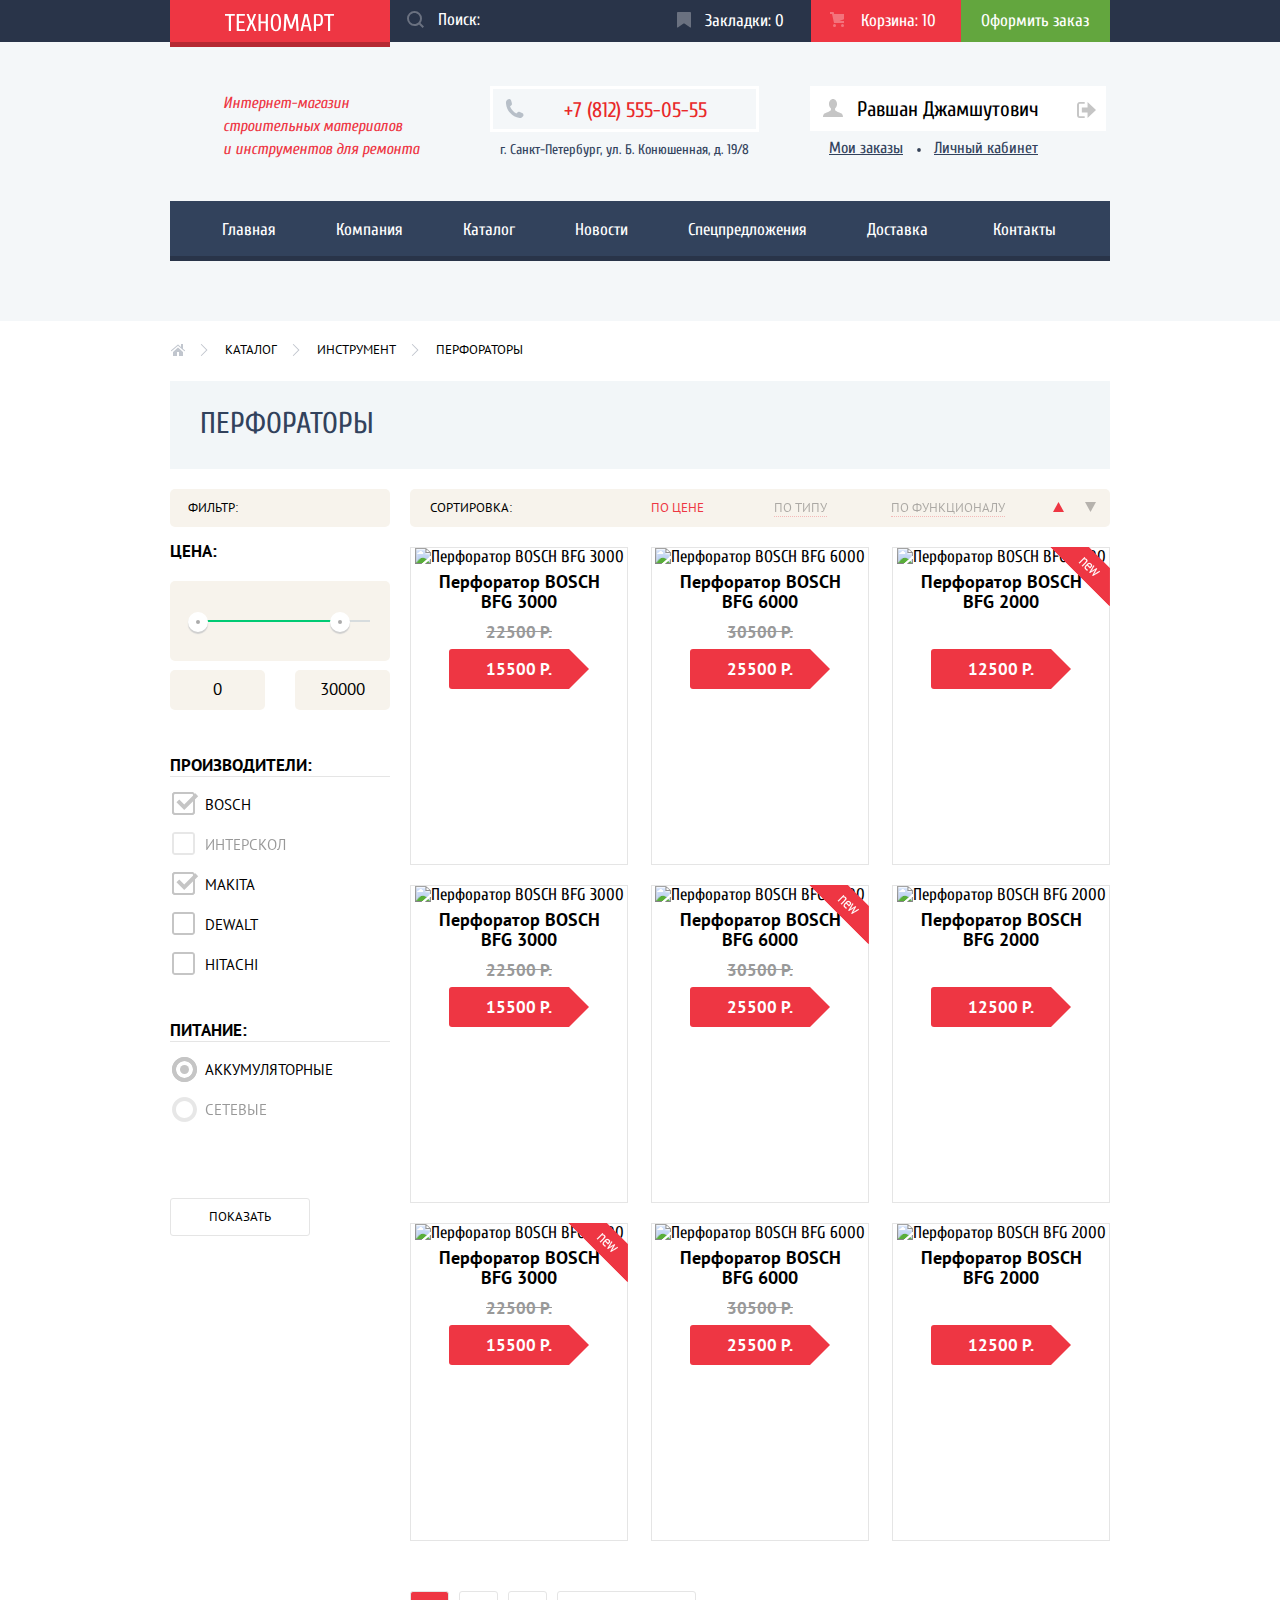
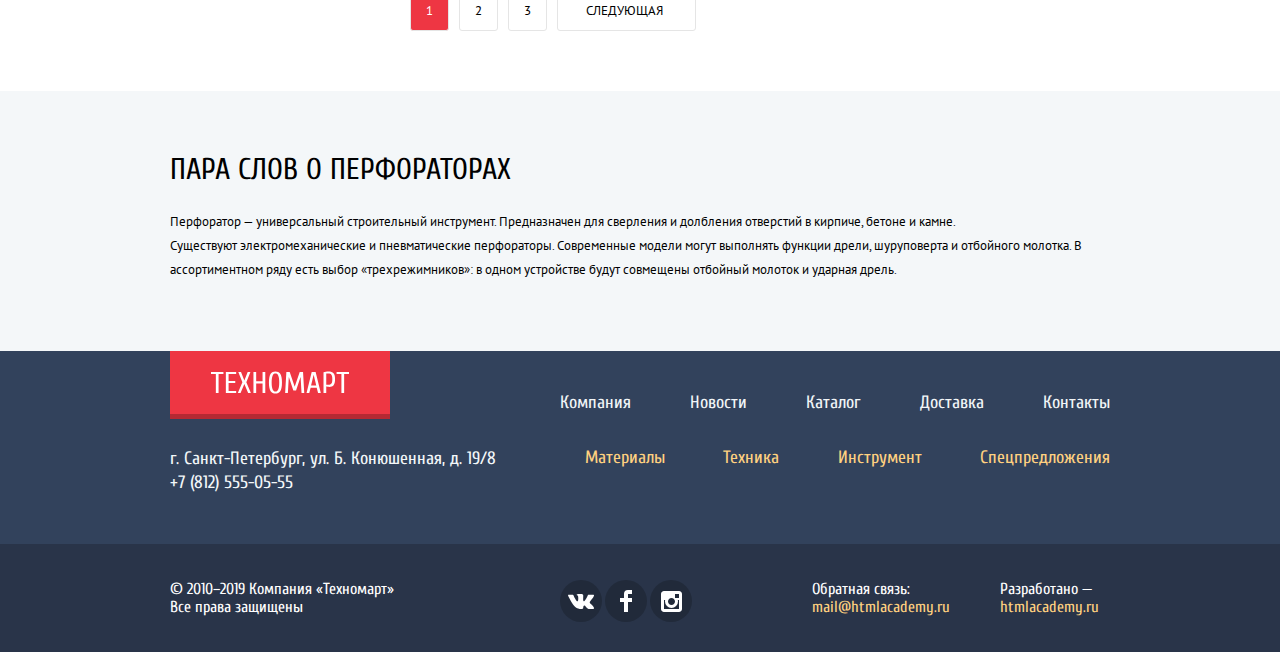
==== commit a616f25f: "up" ====
--- a/catalog.html
+++ b/catalog.html
@@ -1,396 +1,402 @@
 <!DOCTYPE html>
 <html lang="ru">
+
 <head>
-    <meta charset="utf-8">
-    <meta name="viewport" content="width=device-width, initial-scale=1.0">
-    <meta http-equiv="X-UA-Compatible" content="ie=edge">
-    <title>Document</title>
-    <link
-      href="https://fonts.googleapis.com/css?family=Cuprum:400,400i,700%7CPT+Sans:400,700&display=swap&subset=cyrillic"
-      rel="stylesheet">
-    <link href="css/normalize.css" rel="stylesheet">
-    <link href="css/style.min.css" rel="stylesheet">
+  <meta charset="utf-8">
+  <meta name="viewport" content="width=device-width, initial-scale=1.0">
+  <meta http-equiv="X-UA-Compatible" content="ie=edge">
+  <title>Document</title>
+  <link
+    href="https://fonts.googleapis.com/css?family=Cuprum:400,400i,700%7CPT+Sans:400,700&display=swap&subset=cyrillic"
+    rel="stylesheet">
+  <link href="css/normalize.css" rel="stylesheet">
+  <link href="css/style.css" rel="stylesheet">
 </head>
 
-  <body class="inner-page">
-    <header class="main-header">
-      <div class="header-top">
-        <div class="container">
-          <div class="logo-search">
-            <a class="logo" href="index.html"><img src="img/logo-technomart.svg" width="136" height="22"
-                alt="Логотип интернет-магазина Техномарт"></a>
-            <form class="search" action="#" method="get">
-              <label for="search-item"><span class="visually-hidden">Поиск:</span></label>
-              <input type="text" name="search-item" id="search-item" placeholder="Поиск:">
-            </form>
-          </div>
-          <div class="links">
-            <a class="btn tab" href="#">Закладки: 0</a>
-            <a class="btn cart cart-full" href="#">Корзина: 10</a>
-            <a class="btn сheckout" href="#">Оформить заказ</a>
-          </div>
-        </div>
-      </div>
-
-      <div class="header-middle">
-        <div class="container">
-          <div class="header-middle-tittle-wrapper">
-            <h1>Интернет-магазин строительных материалов и&nbsp;инструментов для ремонта</h1>
-          </div>
-          <div class="header-contacts">
-            <a class="tel" href="tel:+78125550555">+7 (812) 555-05-55</a>
-            <p>г. Санкт-Петербург, ул. Б. Конюшенная, д. 19/8</p>
-          </div>
-
-          <ul class="user">
-            <li><span class="username">
-                  <svg class="icon-user" xmlns="http://www.w3.org/2000/svg" width="20" height="18"
-                  viewBox="0 0 20 18">
-                  <path fill="#c5c5c5"
-                    d="M17.881 14.166c-2.144-.735-4.256-1.666-5.207-2.39-.657-.501-.77-1.618-.517-2.415 1.118-.903 1.864-2.477 1.864-4.278C14.021 2.276 12.221 0 10 0S5.979 2.276 5.979 5.083c0 1.801.746 3.374 1.863 4.277.253.798.141 1.915-.517 2.416-.95.724-3.063 1.654-5.207 2.39S0 18 0 18h20s.025-3.099-2.119-3.834z" />
-                  </svg>
-                <a class="name" href="#">Равшан Джамшутович</a> 
-                <a href=""><svg class="logout" xmlns="http://www.w3.org/2000/svg" width="21" height="17" viewBox="0 0 21 17">
-                    <g fill="#c5c5c5">
+<body class="inner-page">
+  <header class="main-header">
+    <div class="header-top">
+      <div class="container">
+        <div class="logo-search">
+          <a class="logo" href="index.html"><img src="img/logo-technomart.svg" width="136" height="22"
+              alt="Логотип интернет-магазина Техномарт"></a>
+          <form class="search" action="#" method="get">
+            <label for="search-item"><span class="visually-hidden">Поиск:</span></label>
+            <input type="text" name="search-item" id="search-item" placeholder="Поиск:">
+          </form>
+        </div>
+        <div class="links">
+          <a class="btn tab" href="#">Закладки: 0</a>
+          <a class="btn cart cart-full" href="#">Корзина: 10</a>
+          <a class="btn сheckout" href="#">Оформить заказ</a>
+        </div>
+      </div>
+    </div>
+
+    <div class="header-middle">
+      <div class="container">
+        <div class="header-middle-tittle-wrapper">
+          <h1>Интернет-магазин строительных материалов и&nbsp;инструментов для ремонта</h1>
+        </div>
+        <div class="header-contacts">
+          <a class="tel" href="tel:+78125550555">+7 (812) 555-05-55</a>
+          <p>г. Санкт-Петербург, ул. Б. Конюшенная, д. 19/8</p>
+        </div>
+
+        <ul class="user">
+          <li><span class="username">
+              <svg class="icon-user" xmlns="http://www.w3.org/2000/svg" width="20" height="18" viewBox="0 0 20 18">
+                <path fill="#c5c5c5"
+                  d="M17.881 14.166c-2.144-.735-4.256-1.666-5.207-2.39-.657-.501-.77-1.618-.517-2.415 1.118-.903 1.864-2.477 1.864-4.278C14.021 2.276 12.221 0 10 0S5.979 2.276 5.979 5.083c0 1.801.746 3.374 1.863 4.277.253.798.141 1.915-.517 2.416-.95.724-3.063 1.654-5.207 2.39S0 18 0 18h20s.025-3.099-2.119-3.834z" />
+              </svg>
+              <a class="name" href="#">Равшан Джамшутович</a>
+              <a href=""><svg class="logout" xmlns="http://www.w3.org/2000/svg" width="21" height="17"
+                  viewBox="0 0 21 17">
+                  <g fill="#c5c5c5">
                     <path fill="#c5c5c5" d="M21 8.5L12.125 0v6h-6v5h6v6z" />
                     <path fill="#c5c5c5"
                       d="M3.106 13.952V3.048c.018-.376.171-1.057 1.01-1.057h5.027V0H4.116C1.938 0 1.112 1.81 1.087 3.027v10.946C1.112 15.189 1.938 17 4.116 17h5.027v-1.99H4.116c-.839 0-.992-.683-1.01-1.058z" />
-                    </g>
-                  </svg>
-                </a>
-                  
-                </span>
-            </li>
-            <li><a class="orders" href="#">Мои заказы</a></li>
-            <li><a class="private" href="#">Личный кабинет</a></li>
-          </ul>
-        </div>
-      </div>
-
-      <nav class="main-nav container">
-        <ul class="site-nav">
-          <li class="site-item"><a href="index.html">Главная</a></li>
-          <li class="site-item"><a href="#">Компания</a></li>
-          <li class="site-item"><a href="#">Каталог</a></li>
-          <li class="site-item"><a href="#">Новости</a></li>
-          <li class="site-item"><a href="#">Спецпредложения</a></li>
-          <li class="site-item"><a href="#">Доставка</a></li>
-          <li class="site-item"><a href="#">Контакты</a></li>
+                  </g>
+                </svg>
+              </a>
+
+            </span>
+          </li>
+          <li><a class="orders" href="#">Мои заказы</a></li>
+          <li><a class="private" href="#">Личный кабинет</a></li>
         </ul>
-      </nav>
-    </header>
-
-    <main>
-      <div class="container">
-        <ul class="breadcrumbs">
-          <li class="home"><a href="index.html"><span class="visually-hidden">Главная страница</span></a>
-          </li>
-          <li><a href="catalog.html">Каталог</a></li>
-          <li><a href="#">Инструмент</a></li>
-          <li class="breadcrumbs-current">Перфораторы</li>
-        </ul>
-        <h2 class="hammers">Перфораторы</h2>
-        
-        <div class="catalog-columns">
-          <section class="filters">
-            <form class="filter" action="#" method="get">
-              <h3>Фильтр:</h3>
-              <fieldset class="filter-item">
-                <legend class="price-legend">Цена:</legend>
-                <div class="range-filter">
-                  <div class="range-controls">
-                    <div class="scale">
-                      <div class="bar"></div>
-                    </div>
-                    <div class="toggle toggle-min"></div>
-                    <div class="toggle toggle-max"></div>
+      </div>
+    </div>
+
+    <nav class="main-nav container">
+      <ul class="site-nav">
+        <li class="site-item"><a href="index.html">Главная</a></li>
+        <li class="site-item"><a href="#">Компания</a></li>
+        <li class="site-item"><a href="#">Каталог</a></li>
+        <li class="site-item"><a href="#">Новости</a></li>
+        <li class="site-item"><a href="#">Спецпредложения</a></li>
+        <li class="site-item"><a href="#">Доставка</a></li>
+        <li class="site-item"><a href="#">Контакты</a></li>
+      </ul>
+    </nav>
+  </header>
+
+  <main>
+    <div class="container">
+      <ul class="breadcrumbs">
+        <li class="home"><a href="index.html"><span class="visually-hidden">Главная страница</span></a>
+        </li>
+        <li><a href="catalog.html">Каталог</a></li>
+        <li><a href="#">Инструмент</a></li>
+        <li class="breadcrumbs-current">Перфораторы</li>
+      </ul>
+      <h2 class="hammers">Перфораторы</h2>
+
+      <div class="catalog-columns">
+        <section class="filters">
+          <form class="filter" action="#" method="get">
+            <h3>Фильтр:</h3>
+            <fieldset class="filter-item">
+              <legend class="price-legend">Цена:</legend>
+              <div class="range-filter">
+                <div class="range-controls">
+                  <div class="scale">
+                    <div class="bar"></div>
                   </div>
-                  <div class="price-controls">
-                    <label class="min-price"><input type="text" name="min-price"  value="0"></label>
-                    <label class="max-price"><input type="text" name="max-price"  value="30000"></label>
-                  </div>
+                  <div class="toggle toggle-min"></div>
+                  <div class="toggle toggle-max"></div>
                 </div>
-              </fieldset>
-              
-              <fieldset>
-                <legend>Производители:</legend>
-                <ul class="manufacturers">
-                  <li class="filter-option">
-                    <input class="visually-hidden filter-input-checkbox" type="checkbox" name="bosch" id="bosch" checked>
-                    <label for="bosch">Bosch</label>
-                  </li>
-                  <li class="filter-option">
-                    <input class="visually-hidden filter-input-checkbox" type="checkbox" name="интерскол" id="interskol"
-                      disabled>
-                    <label for="interskol">Интерскол</label>
-                  </li>
-                  <li class="filter-option">
-                    <input class="visually-hidden filter-input-checkbox" type="checkbox" name="makita" id="makita" checked>
-                    <label for="makita">Makita</label>
-                  </li>
-                  <li class="filter-option">
-                    <input class="visually-hidden filter-input-checkbox" type="checkbox" name="dewalt" id="dewalt">
-                    <label for="dewalt">Dewalt</label>
-                  </li>
-                  <li class="filter-option">
-                    <input class="visually-hidden filter-input-checkbox" type="checkbox" name="hitachi" id="hitachi">
-                    <label for="hitachi">Hitachi</label>
-                  </li>
-                </ul>
-              </fieldset>
-
-              <fieldset>
-                <legend>Питание:</legend>
-                <ul class="power">
-                  <li class="filter-option">
-                    <input class="visually-hidden filter-input-radio" type="radio" name="product-group" id="accumulator" value="accumulator" checked>
-                    <label for="accumulator">Аккумуляторные</label>
-                  </li>
-                  <li class="filter-option">
-                    <input class="visually-hidden filter-input-radio" type="radio" name="product-group" id="network"
-                      value="network" disabled>
-                    <label for="network">Сетевые</label>
-                  </li>
-                </ul>
-              </fieldset>
-              <button type="submit">Показать</button>
-            </form>
-          </section>
-
-          <section class="catalog">
-            <div class="sorting">
-              <h3>Сортировка:</h3>
-              <ul class="sorting-list">
-                <li><a class="sort-price sort-active" href="#">По цене</a></li>
-                <li><a class="sort-type" href="#">По типу</a></li>
-                <li><a class="sort-function" href="#">По функционалу</a></li>
-                <li><a class="sort-up sort-active" href="#"><span class="visually-hidden">По возрастанию</span><svg
-                      xmlns="http://www.w3.org/2000/svg" width="11" height="10" viewBox="0 0 11 10">
-                  <path fill="#231F20" d="M5.5 0L0 10h11z" /></svg></a></li>
-                <li><a class="sort-down" href="#"><span class="visually-hidden">По убыванию</span><svg xmlns="http://www.w3.org/2000/svg" width="11" height="10" viewBox="0 0 11 10">
-                  <path fill="#231F20" d="M5.5 10L0 0h11" /></svg></a></li>
+                <div class="price-controls">
+                  <label class="min-price"><input type="text" name="min-price" value="0"></label>
+                  <label class="max-price"><input type="text" name="max-price" value="30000"></label>
+                </div>
+              </div>
+            </fieldset>
+
+            <fieldset>
+              <legend>Производители:</legend>
+              <ul class="manufacturers">
+                <li class="filter-option">
+                  <input class="visually-hidden filter-input-checkbox" type="checkbox" name="bosch" id="bosch" checked>
+                  <label for="bosch">Bosch</label>
+                </li>
+                <li class="filter-option">
+                  <input class="visually-hidden filter-input-checkbox" type="checkbox" name="интерскол" id="interskol"
+                    disabled>
+                  <label for="interskol">Интерскол</label>
+                </li>
+                <li class="filter-option">
+                  <input class="visually-hidden filter-input-checkbox" type="checkbox" name="makita" id="makita"
+                    checked>
+                  <label for="makita">Makita</label>
+                </li>
+                <li class="filter-option">
+                  <input class="visually-hidden filter-input-checkbox" type="checkbox" name="dewalt" id="dewalt">
+                  <label for="dewalt">Dewalt</label>
+                </li>
+                <li class="filter-option">
+                  <input class="visually-hidden filter-input-checkbox" type="checkbox" name="hitachi" id="hitachi">
+                  <label for="hitachi">Hitachi</label>
+                </li>
               </ul>
-            </div>
-            <ul class="catalog-list">
-              <li class="catalog-item">
-                <div class="actions">
-                  <a href="#" class="buy">Купить</a>
-                  <a href="#" class="bookmark">В закладки</a>
-                </div>
-                <div class="catalog-item-image">
-                  <a href="#"><img src="img/perforator_bfg3000.jpg" width="218" height="170"
-                      alt="Перфоратор BOSCH BFG 3000"></a>
-                </div>
-                <h3><a href="#">Перфоратор BOSCH BFG 3000</a></h3>
-                <span class="old-price">22500 Р.</span>
-                <a href="#" class="btn price">15500 Р.</a>
-              </li>
-
-              <li class="catalog-item">
-                <div class="actions">
-                  <a href="#" class="buy">Купить</a>
-                  <a href="#" class="bookmark">В закладки</a>
-                </div>
-                <div class="catalog-item-image">
-                  <a href="#"><img src="img/perforator_bfg6000.jpg" width="218" height="170"
-                    alt="Перфоратор BOSCH BFG 6000"></a>
-                  </div>
-                <h3><a href="#">Перфоратор BOSCH BFG 6000</a></h3>
-                <span class="old-price">30500 Р.</span>
-                <a href="#" class="btn price">25500 Р.</a>
-              </li>
-
-              <li class="catalog-item new-item">
-                <div class="flag flag-new">Новинка</div>
-                <div class="actions">
-                  <a href="#" class="buy">Купить</a>
-                  <a href="#" class="bookmark">В закладки</a>
-                </div>
-                <div class="catalog-item-image">
-                  <a href="#"><img src="img/perforator_bfg2000.jpg" width="218" height="170"
-                    alt=" Перфоратор BOSCH BFG 2000"></a>
-                  </div>
-                <h3><a href="#">Перфоратор BOSCH BFG 2000</a></h3>
-                <span class="old-price"></span>
-                <a href="#" class="btn price">12500 Р.</a>
-              </li>
-
-              <li class="catalog-item">
-                <div class="actions">
-                  <a href="#" class="buy">Купить</a>
-                  <a href="#" class="bookmark">В закладки</a>
-                </div>
-                <div class="catalog-item-image">
-                  <a href="#"><img src="img/perforator_bfg3000.jpg" width="218" height="170"
-                    alt="Перфоратор BOSCH BFG 3000"></a>
-                  </div>
-                <h3><a href="#">Перфоратор BOSCH BFG 3000</a></h3>
-                <span class="old-price">22500 Р.</span>
-                <a href="#" class="btn price">15500 Р.</a>
-              </li>
-
-              <li class="catalog-item new-item">
-                <div class="flag flag-new">Новинка</div>
-                <div class="actions">
-                  <a href="#" class="buy">Купить</a>
-                  <a href="#" class="bookmark">В закладки</a>
-                </div>
-                <div class="catalog-item-image">
-                  <a href="#"><img src="img/perforator_bfg6000.jpg" width="218" height="170"
-                    alt=" Перфоратор BOSCH BFG 6000"></a>
-                  </div>
-                <h3><a href="#">Перфоратор BOSCH BFG 6000</a></h3>
-                  <span class="old-price">30500 Р.</span>
-                <a href="#" class="btn price">25500 Р.</a>
-              </li>
-
-              <li class="catalog-item">
-                <div class="actions">
-                  <a href="#" class="buy">Купить</a>
-                  <a href="#" class="bookmark">В закладки</a>
-                </div>
-                <div class="catalog-item-image">
-                  <a href="#"><img src="img/perforator_bfg2000.jpg" width="218" height="170"
-                    alt="Перфоратор BOSCH BFG 2000"></a>
-                  </div>
-                <h3><a href="#">Перфоратор BOSCH BFG 2000</a></h3>
-                <span class="old-price"></span>
-                <a href="#" class="btn price">12500 Р.</a>
-              </li>
-
-              <li class="catalog-item new-item">
-                <div class="flag flag-new">Новинка</div>
-                <div class="actions">
-                  <a href="#" class="buy">Купить</a>
-                  <a href="#" class="bookmark">В закладки</a>
-                </div>
-                <div class="catalog-item-image">
-                  <a href="#"><img src="img/perforator_bfg3000.jpg" width="218" height="170"
-                    alt="Перфоратор BOSCH BFG 3000"></a>
-                  </div>
-                <h3><a href="#">Перфоратор BOSCH BFG 3000</a></h3>
-                <span class="old-price">22500 Р.</span>
-                <a href="#" class="btn price">15500 Р.</a>
-              </li>
-
-              <li class="catalog-item">
-                <div class="actions">
-                  <a href="#" class="buy">Купить</a>
-                  <a href="#" class="bookmark">В закладки</a>
-                </div>
-                <div class="catalog-item-image">
-                  <a href="#"><img src="img/perforator_bfg6000.jpg" width="218" height="170"
-                    alt=" Перфоратор BOSCH BFG 6000"></a>
-                  </div>
-                <h3><a href="#">Перфоратор BOSCH BFG 6000</a></h3>
-                <span class="old-price">30500 Р.</span>
-                <a href="#" class="btn price">25500 Р.</a>
-              </li>
-              
-              <li class="catalog-item">
-                <div class="actions">
-                  <a href="#" class="buy">Купить</a>
-                  <a href="#" class="bookmark">В закладки</a>
-                </div>
-                <div class="catalog-item-image">
-                  <a href="#"><img src="img/perforator_bfg2000.jpg" width="218" height="170"
-                    alt="Перфоратор BOSCH BFG 2000"></a>
-                  </div>
-                <h3><a href="#">Перфоратор BOSCH BFG 2000</a></h3>
-                <span class="old-price"></span>
-                <a href="#" class="btn price">12500 Р.</a>
-              </li>
-            </ul>
-            <ul class="pagination-list">
-              <li class="pagination-item pagination-item-current"><a>1</a></li>
-              <li class="pagination-item"><a href="#">2</a></li>
-              <li class="pagination-item"><a href="#">3</a></li>
-              <li class="pagination-item pagination-item-next"><a href="#">Следующая</a></li>
-            </ul>
-          </section>
-        </div>
-      </div>
-      
-        <section class="about-hammers">
-          <div class="container">
-            <h2>Пара слов о перфораторах</h2>
-            <p>Перфоратор — универсальный строительный инструмент. Предназначен для сверления и долбления отверстий в
-              кирпиче, бетоне и камне.<br>
-              Существуют электромеханические и пневматические перфораторы. Современные модели могут выполнять функции
-              дрели, шуруповерта и отбойного молотка. В ассортиментном ряду есть выбор «трехрежимников»: в одном
-              устройстве будут совмещены отбойный молоток и ударная дрель.</p>
-          </div>
+            </fieldset>
+
+            <fieldset>
+              <legend>Питание:</legend>
+              <ul class="power">
+                <li class="filter-option">
+                  <input class="visually-hidden filter-input-radio" type="radio" name="product-group" id="accumulator"
+                    value="accumulator" checked>
+                  <label for="accumulator">Аккумуляторные</label>
+                </li>
+                <li class="filter-option">
+                  <input class="visually-hidden filter-input-radio" type="radio" name="product-group" id="network"
+                    value="network" disabled>
+                  <label for="network">Сетевые</label>
+                </li>
+              </ul>
+            </fieldset>
+            <button type="submit">Показать</button>
+          </form>
         </section>
 
-    </main>
-
-    <footer class="main-footer">
-      <div class="footer-top">
-        <div class="container">
-          <a class="logo logo-footer"><img src="img/logo-technomart.svg" width="136" height="22"
-              alt="Логотип интернет-магазина Техномарт"></a>
-
-          <ul class="nav-footer">
-            <li><a href="#">Компания</a></li>
-            <li><a href="#">Новости</a></li>
-            <li><a href="catalog.html">Каталог</a></li>
-            <li><a href="#">Доставка</a></li>
-            <li><a href="#">Контакты</a></li>
-          </ul>
-        </div>
-
-        <div class="container">
-          <div class="contacts-footer">
-            <p>г. Санкт-Петербург, ул. Б. Конюшенная, д. 19/8</p>
-            <p>+7 (812) 555-05-55</p>
-          </div>
-
-          <ul class="nav-footer-gold">
-            <li><a class="materials-gold" href="#">Материалы</a></li>
-            <li><a href="#">Техника</a></li>
-            <li><a href="#">Инструмент</a></li>
-            <li><a href="#">Спецпредложения</a></li>
-          </ul>
-        </div>
-      </div>
-
-      <div class="footer-bottom">
-        <div class="container">
-          <div class="footer-copyright">
-            <p>© 2010–2019 Компания «Техномарт»</p>
-            <p>Все права защищены</p>
-          </div>
-
-          <div class="footer-social">
-            <ul>
-              <li><a class="social social-vk" href="#"><span class="visually-hidden">Вконтакте</span></a></li>
-              <li><a class="social social-facebook" href="#"><span class="visually-hidden">Фейсбук</span></a></li>
-              <li><a class="social social-instagram" href="#"><span class="visually-hidden">Инстаграм</span></a></li>
+        <section class="catalog">
+          <div class="sorting">
+            <h3>Сортировка:</h3>
+            <ul class="sorting-list">
+              <li><a class="sort-price sort-active" href="#">По цене</a></li>
+              <li><a class="sort-type" href="#">По типу</a></li>
+              <li><a class="sort-function" href="#">По функционалу</a></li>
+              <li><a class="sort-up sort-active" href="#"><span class="visually-hidden">По возрастанию</span><svg
+                    xmlns="http://www.w3.org/2000/svg" width="11" height="10" viewBox="0 0 11 10">
+                    <path fill="#231F20" d="M5.5 0L0 10h11z" /></svg></a></li>
+              <li><a class="sort-down" href="#"><span class="visually-hidden">По убыванию</span><svg
+                    xmlns="http://www.w3.org/2000/svg" width="11" height="10" viewBox="0 0 11 10">
+                    <path fill="#231F20" d="M5.5 10L0 0h11" /></svg></a></li>
             </ul>
           </div>
-
-          <div class="email">
-            <p>Обратная связь:</p>
-            <a href="#">mail@htmlacademy.ru</a>
-          </div>
-
-          <div class="developer">
-            <p>Разработано —</p>
-            <a href="https://htmlacademy.ru/intensive/htmlcss">htmlacademy.ru</a>
-          </div>
-        </div>
-      </div>
-    </footer>
-
-    <section class="modal modal-cart">
-      <h2>Товар добавлен в корзину!</h2>
-      <div class="user-actions">
-        <a class="btn" href="#">Оформить заказ</a>
-        <button class="btn" type="button">Продолжить покупки</button>
-      </div>
-      <button class="close-cart" type="button"><span class="visually-hidden">Закрыть</span></button>
+          <ul class="catalog-list">
+            <li class="catalog-item">
+              <div class="actions">
+                <a href="#" class="buy">Купить</a>
+                <a href="#" class="bookmark">В закладки</a>
+              </div>
+              <div class="catalog-item-image">
+                <a href="#"><img src="img/perforator_bfg3000.jpg" width="216" height="170"
+                    alt="Перфоратор BOSCH BFG 3000"></a>
+              </div>
+              <h3><a href="#">Перфоратор BOSCH BFG 3000</a></h3>
+              <span class="old-price">22500 Р.</span>
+              <a href="#" class="btn price">15500 Р.</a>
+            </li>
+
+            <li class="catalog-item">
+              <div class="actions">
+                <a href="#" class="buy">Купить</a>
+                <a href="#" class="bookmark">В закладки</a>
+              </div>
+              <div class="catalog-item-image">
+                <a href="#"><img src="img/perforator_bfg6000.jpg" width="216" height="170"
+                    alt="Перфоратор BOSCH BFG 6000"></a>
+              </div>
+              <h3><a href="#">Перфоратор BOSCH BFG 6000</a></h3>
+              <span class="old-price">30500 Р.</span>
+              <a href="#" class="btn price">25500 Р.</a>
+            </li>
+
+            <li class="catalog-item new-item">
+              <div class="flag flag-new">Новинка</div>
+              <div class="actions">
+                <a href="#" class="buy">Купить</a>
+                <a href="#" class="bookmark">В закладки</a>
+              </div>
+              <div class="catalog-item-image">
+                <a href="#"><img src="img/perforator_bfg2000.jpg" width="216" height="170"
+                    alt=" Перфоратор BOSCH BFG 2000"></a>
+              </div>
+              <h3><a href="#">Перфоратор BOSCH BFG 2000</a></h3>
+              <span class="old-price"></span>
+              <a href="#" class="btn price">12500 Р.</a>
+            </li>
+
+            <li class="catalog-item">
+              <div class="actions">
+                <a href="#" class="buy">Купить</a>
+                <a href="#" class="bookmark">В закладки</a>
+              </div>
+              <div class="catalog-item-image">
+                <a href="#"><img src="img/perforator_bfg3000.jpg" width="216" height="170"
+                    alt="Перфоратор BOSCH BFG 3000"></a>
+              </div>
+              <h3><a href="#">Перфоратор BOSCH BFG 3000</a></h3>
+              <span class="old-price">22500 Р.</span>
+              <a href="#" class="btn price">15500 Р.</a>
+            </li>
+
+            <li class="catalog-item new-item">
+              <div class="flag flag-new">Новинка</div>
+              <div class="actions">
+                <a href="#" class="buy">Купить</a>
+                <a href="#" class="bookmark">В закладки</a>
+              </div>
+              <div class="catalog-item-image">
+                <a href="#"><img src="img/perforator_bfg6000.jpg" width="216" height="170"
+                    alt=" Перфоратор BOSCH BFG 6000"></a>
+              </div>
+              <h3><a href="#">Перфоратор BOSCH BFG 6000</a></h3>
+              <span class="old-price">30500 Р.</span>
+              <a href="#" class="btn price">25500 Р.</a>
+            </li>
+
+            <li class="catalog-item">
+              <div class="actions">
+                <a href="#" class="buy">Купить</a>
+                <a href="#" class="bookmark">В закладки</a>
+              </div>
+              <div class="catalog-item-image">
+                <a href="#"><img src="img/perforator_bfg2000.jpg" width="216" height="170"
+                    alt="Перфоратор BOSCH BFG 2000"></a>
+              </div>
+              <h3><a href="#">Перфоратор BOSCH BFG 2000</a></h3>
+              <span class="old-price"></span>
+              <a href="#" class="btn price">12500 Р.</a>
+            </li>
+
+            <li class="catalog-item new-item">
+              <div class="flag flag-new">Новинка</div>
+              <div class="actions">
+                <a href="#" class="buy">Купить</a>
+                <a href="#" class="bookmark">В закладки</a>
+              </div>
+              <div class="catalog-item-image">
+                <a href="#"><img src="img/perforator_bfg3000.jpg" width="216" height="170"
+                    alt="Перфоратор BOSCH BFG 3000"></a>
+              </div>
+              <h3><a href="#">Перфоратор BOSCH BFG 3000</a></h3>
+              <span class="old-price">22500 Р.</span>
+              <a href="#" class="btn price">15500 Р.</a>
+            </li>
+
+            <li class="catalog-item">
+              <div class="actions">
+                <a href="#" class="buy">Купить</a>
+                <a href="#" class="bookmark">В закладки</a>
+              </div>
+              <div class="catalog-item-image">
+                <a href="#"><img src="img/perforator_bfg6000.jpg" width="216" height="170"
+                    alt=" Перфоратор BOSCH BFG 6000"></a>
+              </div>
+              <h3><a href="#">Перфоратор BOSCH BFG 6000</a></h3>
+              <span class="old-price">30500 Р.</span>
+              <a href="#" class="btn price">25500 Р.</a>
+            </li>
+
+            <li class="catalog-item">
+              <div class="actions">
+                <a href="#" class="buy">Купить</a>
+                <a href="#" class="bookmark">В закладки</a>
+              </div>
+              <div class="catalog-item-image">
+                <a href="#"><img src="img/perforator_bfg2000.jpg" width="216" height="170"
+                    alt="Перфоратор BOSCH BFG 2000"></a>
+              </div>
+              <h3><a href="#">Перфоратор BOSCH BFG 2000</a></h3>
+              <span class="old-price"></span>
+              <a href="#" class="btn price">12500 Р.</a>
+            </li>
+          </ul>
+          <ul class="pagination-list">
+            <li class="pagination-item pagination-item-current"><a>1</a></li>
+            <li class="pagination-item"><a href="#">2</a></li>
+            <li class="pagination-item"><a href="#">3</a></li>
+            <li class="pagination-item pagination-item-next"><a href="#">Следующая</a></li>
+          </ul>
+        </section>
+      </div>
+    </div>
+
+    <section class="about-hammers">
+      <div class="container">
+        <h2>Пара слов о перфораторах</h2>
+        <p>Перфоратор — универсальный строительный инструмент. Предназначен для сверления и долбления отверстий в кирпиче, бетоне и
+        камне.</p>
+        <p>Существуют электромеханические и пневматические перфораторы. Современные модели могут выполнять функции
+          дрели,
+        шуруповерта и отбойного молотка. В ассортиментном ряду есть выбор «трехрежимников»: в одном устройстве будут совмещены
+        отбойный молоток и ударная дрель.</p>
+      </div>
     </section>
-    
+
+  </main>
+
+  <footer class="main-footer">
+    <div class="footer-top">
+      <div class="container">
+        <a class="logo logo-footer"><img src="img/logo-technomart.svg" width="136" height="22"
+            alt="Логотип интернет-магазина Техномарт"></a>
+
+        <ul class="nav-footer">
+          <li><a href="#">Компания</a></li>
+          <li><a href="#">Новости</a></li>
+          <li><a href="catalog.html">Каталог</a></li>
+          <li><a href="#">Доставка</a></li>
+          <li><a href="#">Контакты</a></li>
+        </ul>
+      </div>
+
+      <div class="container">
+        <div class="contacts-footer">
+          <p>г. Санкт-Петербург, ул. Б. Конюшенная, д. 19/8</p>
+          <p>+7 (812) 555-05-55</p>
+        </div>
+
+        <ul class="nav-footer-gold">
+          <li><a class="materials-gold" href="#">Материалы</a></li>
+          <li><a href="#">Техника</a></li>
+          <li><a href="#">Инструмент</a></li>
+          <li><a href="#">Спецпредложения</a></li>
+        </ul>
+      </div>
+    </div>
+
+    <div class="footer-bottom">
+      <div class="container">
+        <div class="footer-copyright">
+          <p>© 2010–2019 Компания «Техномарт»</p>
+          <p>Все права защищены</p>
+        </div>
+
+        <div class="footer-social">
+          <ul>
+            <li><a class="social social-vk" href="#"><span class="visually-hidden">Вконтакте</span></a></li>
+            <li><a class="social social-facebook" href="#"><span class="visually-hidden">Фейсбук</span></a></li>
+            <li><a class="social social-instagram" href="#"><span class="visually-hidden">Инстаграм</span></a></li>
+          </ul>
+        </div>
+
+        <div class="email">
+          <p>Обратная связь:</p>
+          <a href="#">mail@htmlacademy.ru</a>
+        </div>
+
+        <div class="developer">
+          <p>Разработано —</p>
+          <a href="https://htmlacademy.ru/intensive/htmlcss">htmlacademy.ru</a>
+        </div>
+      </div>
+    </div>
+  </footer>
+
+  <section class="modal modal-cart">
+    <h2>Товар добавлен в корзину!</h2>
+    <div class="user-actions">
+      <a class="btn" href="#">Оформить заказ</a>
+      <button class="btn" type="button">Продолжить покупки</button>
+    </div>
+    <button class="close-cart" type="button"><span class="visually-hidden">Закрыть</span></button>
+  </section>
+
   <script src="js/script.min.js"></script>
-  </body>
+</body>
+
 </html>--- a/css/style.css
+++ b/css/style.css
@@ -0,0 +1,2863 @@
+body {
+    min-width: 960px;
+    margin: 0;
+    padding: 0;
+
+    font-family: Cuprum, Arial, sans-serif;
+    font-size: 17px;
+    line-height: 17px;
+    font-weight: 400;
+    color: #000000;
+
+    background-color: #ffffff;
+}
+
+a {
+    text-decoration: none;
+}
+
+img {.credit-description 
+    width: 100%;
+    height: auto;
+}
+
+.visually-hidden {
+    display: none;
+}
+
+.visually-hidden:not(:focus):not(:active) {
+    position: absolute;
+
+    width: 1px;
+    height: 1px;
+    margin: -1px;
+    border: 0;
+    padding: 0;
+
+    white-space: nowrap;
+
+    -webkit-clip-path: inset(100%);
+
+            clip-path: inset(100%);
+    clip: rect(0 0 0 0);
+    overflow: hidden;
+}
+
+.container {
+    width: 940px;
+    margin: 0 auto;
+    padding: 0 10px;
+}
+
+.btn {
+    color: #ffffff;
+    background-color: #ee3643;
+}
+
+.btn:hover {
+    background-color: #ca2c37;
+}   
+
+.btn:active,
+.btn:focus {
+    background-color: #ba2732;
+}
+
+.header-top a,
+.site-nav a {
+    color: #ffffff;
+}
+
+.main-header {
+    padding-bottom: 60px;
+    
+    background-color: #f4f7f9;
+}
+
+.header-top {
+    display: -webkit-box;
+    display: -ms-flexbox;
+    display: flex;
+    min-height: 42px;
+
+    font-size: 17px;
+    line-height: 18px;
+    color: #ffffff;
+
+    background-color: #293449;
+}
+
+.header-top .container {
+    display: -webkit-box;
+    display: -ms-flexbox;
+    display: flex;
+    -webkit-box-pack: justify;
+        -ms-flex-pack: justify;
+            justify-content: space-between;
+    -ms-flex-wrap: wrap;
+        flex-wrap: wrap;
+}
+
+.logo-search { 
+    position: relative;
+    
+    display: -webkit-box; 
+    display: -ms-flexbox; 
+    display: flex;
+    -webkit-box-align: center;
+        -ms-flex-align: center;
+            align-items: center;
+    width: 490px;
+}
+
+.logo img {
+    position: absolute;
+    top: 0;
+    left: 0;
+
+    width: 109px;
+    height: 19px;
+    padding: 13px 56px 15px 55px;
+    
+    -webkit-box-shadow: inset 0px -5px 0 0 rgba(0, 0, 0, 0.24);
+    
+            box-shadow: inset 0px -5px 0 0 rgba(0, 0, 0, 0.24);
+    background-color: #ee3643;
+}
+
+.logo img:hover {
+    background-color: #ca2c37;
+}
+
+.logo img:active,
+.logo img:focus {
+    background-color: #ba2732;
+}
+
+.search {
+    position: relative;
+    margin-left: 220px;
+}
+
+.search input[type="text"] {
+    width: 220px;
+    padding-top: 10px;
+    padding-bottom: 12px;
+    padding-left: 48px;
+
+    color: #000000;
+
+    background: url("../img/icon-search-gray.svg") no-repeat 17px 11px;
+    border: none;
+}
+
+.search input[type="text"]:hover {
+    background-image: url("../img/icon-search.svg");
+    background-color: #212a3a;
+    background-repeat: no-repeat;
+    background-position: 17px 11px;
+}
+
+.search input[type="text"]:active,
+.search input[type="text"]:focus {
+    display: inline-block;
+
+    vertical-align: middle;
+    
+    background-color: #ffffff;
+    background-image: url("../img/icon-search-red.svg");
+    background-repeat: no-repeat;
+    background-position: 17px 11px;
+}
+
+.search input[type="text"]::-webkit-input-placeholder {
+    color: #ffffff;
+}
+
+.search input[type="text"]::-moz-placeholder {
+    color: #ffffff;
+    opacity: 1;
+}
+
+.search input[type="text"]:-ms-input-placeholder {
+    color: #ffffff;
+}
+
+.links {
+    position: relative;
+    
+    display: -webkit-box;
+    display: -ms-flexbox;
+    display: flex;
+    -ms-flex-wrap: wrap;
+        flex-wrap: wrap;
+    -webkit-box-align: center;
+        -ms-flex-align: center;
+            align-items: center;
+}
+
+.tab {
+    width: 106px;
+    padding: 12px 0 12px 45px;
+}
+
+.tab::before {
+    content: "";
+
+    position: absolute;
+    top: 12px;
+    left: 17px;
+
+    width: 14px;
+    height: 16px;
+
+    background: url("../img/icon-bookmark.svg") no-repeat 0 0;
+
+    opacity: 0.3;
+}
+
+.cart {
+    width: 100px;
+    padding: 12px 0 12px 50px;
+}
+
+.cart::before {
+    content: "";
+
+    position: absolute;
+    top: 12px;
+    left: 170px;
+
+    width: 14px;
+    height: 16px;
+
+    background: url("../img/icon-cart.svg") no-repeat 0 0;
+
+    opacity: 0.3;
+}
+
+.tab:hover::before,
+.cart:hover::before {
+    opacity: 1;
+}
+
+.tab:active::before,
+.cart:active::before,
+.tab:focus::before,
+.cart:focus::before {
+    opacity: 0.5;
+}
+
+.tab,
+.cart {
+    background-color: #293449;
+}
+
+.cart-full {
+    background-color: #ee3643;
+}
+
+.tab:hover,
+.cart:hover {
+    background-color: #212a3a;
+}
+
+.tab:active,
+.cart:active,
+.tab:focus,
+.cart:focus {
+    opacity: 0.6;
+    background-color: #161d29;
+}
+
+.сheckout {
+    margin-right: 0;
+    padding: 12px 21px 12px 20px;
+    
+    background-color: #63a63e;
+}
+
+.сheckout:hover {
+    background-color: #5fbb2d;
+}
+
+.сheckout:active,
+.сheckout:focus {
+    opacity: 0.5;
+
+    background-color: #518534;
+}  
+
+.header-middle {
+    margin-top: 44px;
+}
+
+.header-middle .container {
+    display: -webkit-box;
+    display: -ms-flexbox;
+    display: flex;
+    -webkit-box-pack: justify;
+        -ms-flex-pack: justify;
+            justify-content: space-between;
+}
+
+.header-middle-tittle-wrapper,
+.header-contacts,
+.user-nav {
+    width: 300px;
+}
+
+.header-middle h1,
+.header-middle p {
+    margin: 0;
+    padding: 0;
+}
+
+.main-header h1 {
+    width: 197px;
+    padding-top: 6px;
+    padding-left: 53px;
+
+    font-size: 16px;
+    font-weight: 400;
+    font-style: italic;
+    line-height: 23px;
+    color: #ee3643;
+}
+
+.tel {
+    display: block;
+    padding: 11px 0px 8px 71px;
+    margin-right: 31px;
+
+    font-size: 21px;
+    line-height: 21px;
+    color: #e9292a;
+
+    border: solid 3px #ffffff;
+}
+
+.header-contacts p {
+    margin-top: 6px;
+    margin-left: 10px;
+
+    font-size: 14px;
+    line-height: 24px;
+    color: #32425c;
+}
+
+.header-contacts {
+    position: relative;
+}
+
+.header-contacts::before {
+    content: "";
+
+    position: absolute;
+    top: 13px;
+    left: 15px;
+
+    width: 19px;
+    height: 19px;
+
+    background: url("../img/icon-phone.svg") no-repeat 0 0;
+}
+
+.check-in {
+    position: relative;
+
+    display: -webkit-box;
+
+    display: -ms-flexbox;
+
+    display: flex;
+    -webkit-box-pack: justify;
+        -ms-flex-pack: justify;
+            justify-content: space-between;
+    margin: 0;
+    padding: 0;
+    margin-left: 19px;
+        
+    list-style: none;
+}
+
+.login {
+    padding: 12px 27px 12px 48px;
+}
+
+.login svg {
+    position: absolute;
+    top: 17px;
+    left: 14px;
+
+    width: 20px;
+    height: 17px;
+}
+
+.login:hover path {
+    fill: #32425c;
+}
+
+.registration {
+    padding: 12px 23px;
+}
+
+.check-in a {
+    margin-top: 4px;
+
+    font-size: 21px;
+    line-height: 21px;
+    color: #000000;
+
+    background-color: #ffffff;
+}
+
+.check-in a:hover {
+    font-size: 21px;
+    line-height: 21px;
+    
+    color: #ee3643;
+}
+
+.check-in a:active,
+.check-in a:focus {
+    font-size: 21px;
+    line-height: 21px;
+    color: #000000;
+    
+    opacity: 0.3;
+}
+
+.user {
+    position: relative;
+
+    display: -webkit-box;
+
+    display: -ms-flexbox;
+
+    display: flex;
+    -ms-flex-wrap: wrap;
+        flex-wrap: wrap;
+    -webkit-box-pack: justify;
+        -ms-flex-pack: justify;
+            justify-content: space-between;
+
+    width: 300px;
+
+    margin: 0;
+    padding: 0;
+}
+
+.user li{
+    list-style: none;
+}
+
+.username {
+    position: relative;
+
+    display: block;
+    padding: 11px 67px 7px 47px;
+
+    font-size: 21px;
+    line-height: 21px;
+    
+    background-color: #fff;
+}
+
+.username .name {
+    display: block;
+    margin-top: 2px;
+
+    font-size: 21px;
+    line-height: 21px;
+    color: #000000;
+    text-decoration: none;
+}
+
+.icon-user {
+    position: absolute;
+    top: 13px;
+    left: 13px;
+
+    width: 20px;
+    height: 18px;
+}
+
+.username .logout{
+    position: absolute;
+    top: 15px;
+    right: 10px;
+
+    width: 20px;
+    height: 18px;
+}
+
+.icon-user:hover path,
+.logout:hover path {
+    fill: #32425c;
+}
+
+.icon-user:active,
+.icon-user:focus,
+.logout:active,
+.logout:focus {
+    opacity: 0.3;
+}
+
+.orders {
+    padding-left: 19px;
+}
+
+.private {
+    position: relative;
+
+    padding-right: 72px;
+}
+
+.private::before {
+    content: "";
+
+    position: absolute;
+    top: 8px;
+    left: -17px;
+
+    width: 4px;
+    height: 4px;
+    background-color: red;
+    background: url("../img/dot.svg") no-repeat 0 0;
+}
+
+.user a {
+    display: block;
+    margin-top: 4px;
+
+    font-size: 16px;
+    color: #32425c;
+    text-decoration: underline;
+}
+
+.user a:hover {
+    color: #ee3643;
+}
+
+.user a:active,
+.user a:focus,
+.user span:active,
+.user span:focus {
+    color: #000000;
+
+    opacity: 0.3;
+}
+
+.check-in a {
+    display: block;
+}
+
+.site-nav {
+    display: -webkit-box;
+    display: -ms-flexbox;
+    display: flex;
+    -ms-flex-wrap: wrap;
+        flex-wrap: wrap;
+
+    width: 940px;
+    min-height: 60px;
+    margin: 0;
+    padding: 0;
+    margin-top: 39px;
+
+    list-style: none;
+
+    background-color: #32425c;
+    -webkit-box-shadow: inset 0px -5px 0 0 #293449;
+            box-shadow: inset 0px -5px 0 0 #293449;
+}
+
+.site-nav li {
+    font-size: 17px;
+    line-height: 17px;
+    color: #ffffff;
+}
+
+.site-nav a {
+    display: block;
+
+    padding: 20px 30px;
+}
+
+.site-item:first-child a {
+    padding-left: 52px;
+}
+
+.site-item:last-child a {
+    padding-left: 35px;
+    padding-right: 53px;
+}
+
+.site-nav a:hover {
+    background-color: #293449;
+}
+
+.site-nav a:active,
+.site-nav a:focus {
+    color: rgba(255, 255, 255, 0.5);
+
+    background-color: #1d2739;
+}
+
+.breadcrumbs {
+    position: relative;
+
+    display: -webkit-box;
+
+    display: -ms-flexbox;
+
+    display: flex;
+    -webkit-box-pack: start;
+        -ms-flex-pack: start;
+            justify-content: flex-start;
+    -ms-flex-wrap: wrap;
+        flex-wrap: wrap;
+
+    margin: 0;
+    padding: 0;
+    margin-top: 20px;
+
+    list-style: none;
+}
+
+.home {
+    top: 3px;
+    
+    width: 15px;
+    height: 12px;
+    
+
+    background: url("../img/icon-home.svg") no-repeat 0 0;
+}
+
+.breadcrumbs li {
+    position: relative;
+
+    padding-right: 40px;
+}
+
+.breadcrumbs li::before {
+    content: "";
+
+    position: absolute;
+    top: 3px;
+    left: -25px; 
+
+    width: 8px;
+    height: 12px;
+  
+    background: url("../img/icon-right-small.svg") no-repeat 0 0;
+}
+
+.breadcrumbs .home::before {
+    display: none;
+}
+
+.breadcrumbs a,
+.breadcrumbs li {
+    font-family: "PT Sans", Arial, sans-serif;
+    font-size: 13px;
+    line-height: 18px;
+    color: #000000;
+    text-transform: uppercase;
+}
+
+.options {
+    margin-top: 58px;
+}
+
+.options-list {
+    display: -webkit-box;
+    display: -ms-flexbox;
+    display: flex;
+    -ms-flex-wrap: wrap;
+        flex-wrap: wrap;
+    -webkit-box-pack: justify;
+        -ms-flex-pack: justify;
+            justify-content: space-between;
+    -ms-flex-line-pack: start;
+        align-content: flex-start;
+
+    width: 940px;
+    min-height: 410px;
+    margin: 0;
+    padding: 0;
+}
+
+.options-wrapper {
+    display: -webkit-box;
+    display: -ms-flexbox;
+    display: flex;
+    -webkit-box-orient: vertical;
+    -webkit-box-direction: normal;
+        -ms-flex-direction: column;
+            flex-direction: column;
+    -webkit-box-align: end;
+        -ms-flex-align: end;
+            align-items: flex-end;
+    -webkit-box-ordinal-group: 2;
+        -ms-flex-order: 1;
+            order: 1;
+
+    width: 300px;
+    min-height: 266px;
+}
+
+.slider-wrapper {
+    display: -webkit-box;
+    display: -ms-flexbox;
+    display: flex;
+    -webkit-box-pack: justify;
+        -ms-flex-pack: justify;
+            justify-content: space-between;
+
+    width: 940px;
+    min-height: 267px;
+    margin-top: 20px;
+}
+    
+
+.option-item {
+    width: 300px;
+    min-height: 123px;
+
+    list-style: none;
+}
+
+.transport {
+    margin-top: 20px;
+}
+
+.option-item h3 {
+    margin: 0;
+    padding: 0;
+    padding: 20px 100px 12px 23px;
+
+    font-size: 24px;
+    font-weight: bold;
+    line-height: 30px;
+}
+
+.option-item a {
+    color: #ffffff;
+}
+
+.option-item .btn {
+    display: block;
+    -webkit-box-sizing: border-box;
+            box-sizing: border-box;
+    width: 135px;
+    margin-left: 24px;
+    margin-bottom: 20px;
+    padding: 10px 17px;
+
+    font-size: 14px;
+    line-height: 18px;
+    text-align: center;
+    text-transform: uppercase;
+    
+    background-color: rgba(0, 0, 0, 0.1);
+    border-radius: 2px;
+}
+
+.option-item .btn:hover {
+    background-color: rgba(0, 0, 0, 0.2);
+}
+
+.option-item .btn:active,
+.option-item .btn:focus {
+    background-color: rgba(0, 0, 0, 0.3);
+}
+
+.option-item .flag {
+    position: absolute;
+    top: 0;
+    right: 0;
+  
+    width: 60px;
+    height: 60px;
+  
+    text-indent: -1000px;
+    overflow: hidden;
+    z-index: 20;
+}
+
+.option-item .flag-new {
+    background: url("../img/new-flag.png") no-repeat 0 0;
+}
+
+.materials {
+    position: relative;
+
+    background-color: #ffbf47;
+}
+
+.materials::before {
+    content: "";
+    position: absolute;
+    top: 31px;
+    right: 43px;
+
+    width: 44px;
+    height: 65px;
+
+    background: url("../img/icon-1.svg") no-repeat 0 0;
+}
+
+.tool {
+    position: relative;
+
+    background-color: #3bbce3;
+}
+
+.tool::before {
+    content: "";
+    position: absolute;
+    top: 33px;
+    right: 28px;
+
+    width: 75px;
+    height: 61px;
+
+    background: url("../img/icon-2.svg") no-repeat 0 0;
+}
+
+.mechanism {
+    position: relative;
+
+    background-color: #dc91d8;
+}
+
+.mechanism::before {
+    content: "";
+    position: absolute;
+    top: 31px;
+    right: 31px;
+
+    width: 78px;
+    height: 62px;
+
+    background: url("../img/icon-3.svg") no-repeat 0 0;
+}
+
+.discounts {
+    position: relative;
+
+    background-color: #8ed78f;
+}
+
+.discounts::before {
+    content: "";
+    position: absolute;
+    top: 26px;
+    right: 45px;
+
+    width: 59px;
+    height: 72px;
+
+    background: url("../img/icon-4.svg") no-repeat 0 0;
+}
+
+.transport {
+    position: relative;
+
+    background-color: #ffc047;
+}
+
+.transport::before {
+    content: "";
+    position: absolute;
+    top: 32px;
+    right: 31px;
+
+    width: 78px;
+    height: 63px;
+
+    background: url("../img/icon-5.svg") no-repeat 0 0;
+}
+
+.slider {
+    position: relative;
+
+    width: 620px;
+    min-height: 266px;
+
+    background-color: dimgray;`
+}
+
+.slider-text {
+    position: absolute;
+    top: 20px;
+    left: 24px;
+}
+
+.slider h3,
+.slider a,
+.slider p {  
+    margin: 0;
+    padding: 0;
+    color: #ffffff;
+}
+
+.slider h3 {
+    padding-bottom: 5px;
+
+    font-size: 36px;
+    font-weight: bold;
+    line-height: 36px;
+    text-transform: uppercase;
+}
+
+.slider p {
+    font-size: 18px;
+    line-height: 24px;
+}
+
+.slider img {
+    width: 620px;
+    height: 266px;
+}
+
+.slide-1,
+.slide-2 {
+    display: none;
+}
+
+.product-1:checked ~ .slider .slide-1,
+.product-2:checked ~ .slider .slide-2 {
+    display: block;
+}
+
+.product-1:checked ~ .slider .product-slide-1::before,
+.product-2:checked ~ .slider .product-slide-2::before {
+    content: "";
+    position: absolute;
+    top: 2px;
+    left: 2px;
+
+    width: 6px;
+    height: 6px;
+
+    background-color: red;
+    border-radius: 50%;
+} 
+
+.slider-controls {
+    position: absolute;
+    bottom: 32px;
+    left: 295px;
+    z-index: 20;
+
+    font-size: 0;
+}
+
+.slider-controls label {
+    position: relative;
+
+    display: inline-block;
+    width: 10px;
+    height: 10px;
+    margin-right: 8px;
+
+    vertical-align: top;
+
+    background-color: #ffffff;
+    border-radius: 50%;
+    cursor: pointer;
+}
+
+.slider-list {
+    margin: 0;
+    padding: 0;
+
+    list-style: none;
+}
+
+.slider .back {
+    position: absolute;
+    top: 114px;
+    left: 25px;
+
+    width: 22px;
+    height: 40px;
+
+    font-size: 0;
+    cursor: pointer;
+
+    background: url("../img/icon-left.svg") no-repeat 0 0;
+    border: none;
+}
+
+.slider .next {
+    position: absolute;
+    top: 114px;
+    right: 20px;
+
+    
+    width: 22px;
+    height: 40px;
+
+    font-size: 0;
+    cursor: pointer;
+
+    background: url("../img/icon-right.svg") no-repeat 0 0;
+    border: none;
+}   
+
+.slider .btn {
+    position: absolute;
+    bottom: 24px;
+    left: 26px;
+    
+    width: 195px;
+    padding: 10px 0;
+
+    font-size: 14px;
+    line-height: 18px;
+    text-align: center;
+    text-transform: uppercase;
+
+    border-radius: 3px;
+}
+
+.companies-list li {
+    width: 220px;
+    min-height: 145px;
+}
+
+.hammers {
+    margin: 0;
+    padding: 0;
+    margin-top: 22px;
+    padding-top: 28px;
+    padding-bottom: 30px;
+    padding-left: 30px;
+
+    font-size: 30px;
+    line-height: 30px;
+    font-weight: 400;
+    text-transform: uppercase;
+    text-align: left;
+    color: #32425c;
+    
+    background-color: #f2f6f8;
+}
+
+.filters {
+    -webkit-box-sizing: border-box;
+            box-sizing: border-box;
+    width: 220px;
+}
+
+.filters h3 {
+    margin: 0;
+    padding: 0;
+    padding: 10px 0 10px 18px;
+    margin-bottom: 9px;
+
+    font-family: "PT Sans", Arial, sans-serif;
+    font-size: 13px;
+    line-height: 18px;
+    font-weight: 400;
+
+    text-transform: uppercase;
+
+    background-color: #f7f3ec;
+    border-radius: 5px;
+}
+
+.filter-item .price-legend {
+    margin-bottom: 15px;
+}
+
+.range-filter {
+    width: 220px;
+}
+
+.price-controls {
+    font-family: "PT Sans", Arial, sans-serif;
+    font-size: 17px;
+    line-height: 18px;
+}
+
+.range-controls {
+    position: relative;
+
+    height: 41px;
+    margin-bottom: 9px;
+    padding-top: 39px;
+    padding-right: 20px;
+    padding-left: 20px;
+
+    background-color: #f7f3ec;
+
+    border-radius: 5px;
+}
+
+.range-controls .scale {
+    height: 2px;
+
+    background-color: #d7dcde;
+}
+
+.range-controls .bar {
+    width: 152px;
+    height: 2px;
+
+    background: #00ca74;
+}
+
+.range-controls .toggle {
+    position: absolute;
+    top: 31px;
+    left: 0;
+
+    width: 4px;
+    height: 4px;
+    padding: 0;
+
+    border: 8px solid #ffffff;
+    background-color: #ababab;
+    -webkit-box-shadow: 0 2px 1px 0 #cfcfcf;
+            box-shadow: 0 2px 1px 0 #cfcfcf;
+    border-radius: 50%;
+    cursor: pointer;
+}
+
+.range-controls .toggle-min {
+    left: 18px;
+}
+
+.range-controls .toggle-max {
+    left: 160px;
+}
+
+.price-controls {
+    font-size: 0;
+}
+
+.price-controls label {
+    display: inline-block;
+    width: 50%;
+
+    font-size: 17px;
+    vertical-align: middle;
+}
+
+.price-controls input {
+    -webkit-box-sizing: border-box;
+            box-sizing: border-box;
+    width: 95px;
+    padding: 10px 24px;
+
+    font-family: "PT Sans", Arial, sans-serif;
+    font-size: 17px;
+    text-align: center;
+    color: #000000;
+
+    border: none;
+    border-radius: 5px;
+    background: #f7f3ec;
+}
+
+.max-price input[name=max-price] {
+    margin-left: 15px;
+}
+
+.filter fieldset {
+    position: relative;
+
+    padding: 0;
+    margin: 0;
+    margin-bottom: 40px;
+
+    border: none;
+}
+
+.manufacturers li:nth-child(5) {
+    margin-bottom: 0;
+}
+
+.filter fieldset:nth-child(4) {
+    margin-bottom: 58px;
+}
+
+.filter legend {
+    margin-bottom: 15px;
+
+    font-family: "PT Sans", Arial, sans-serif;
+    font-size: 17px;
+    font-weight: bold;
+    line-height: 30px;
+    text-transform: uppercase;
+}
+
+.filter {
+    position: relative;
+}
+
+.filter fieldset::after {
+    content: "";
+    position: absolute;
+    top: -20px;
+    left: 0;
+
+    width: 220px;
+    height: 1px;
+
+    border-bottom: 1px solid #e5e5e5;
+}
+
+.filter .filter-item::after {
+    display: none;
+}
+
+.filter ul {
+    margin: 0;
+    padding: 0;
+
+    list-style: none;
+    line-height: 20px;
+    font-family: "PT Sans", Arial, sans-serif;
+    font-size: 15px;
+}
+
+.filter li {
+    margin-bottom: 20px;
+    padding-left: 35px;
+
+    text-transform: uppercase;
+}
+
+.filter-option label {
+    position: relative;
+
+    display: block;
+
+    cursor: pointer;
+    -webkit-user-select: none;
+       -moz-user-select: none;
+        -ms-user-select: none;
+            user-select: none;
+}
+
+.filter-input-checkbox + label::before {
+    content: "";
+    position: absolute;
+    top: -3px;
+    left: -33px;
+
+    width: 23px;
+    height: 23px;
+
+    background: url("../img/checkbox-off.svg") no-repeat 0 0;
+}
+
+.filter-input-checkbox:checked + label::after {
+    content: "";
+    position: absolute;
+    top: -3px;
+    left: -33px;
+
+    width: 27px;
+    height: 23px;
+
+    background: url("../img/checkbox-on.svg") no-repeat 0 0;
+}
+
+.filter-input-checkbox + label:hover::before,
+.filter-input-checkbox:not(:checked) + label:hover::before {
+    background: url("../img/checkbox-off-active.svg") no-repeat 0 0;
+}
+
+.filter-input-checkbox:checked + label:hover::after {  
+    background: url("../img/checkbox-on-active.svg") no-repeat 0 0;
+}
+
+.filter-input-radio + label::before {
+    content: "";
+
+    position: absolute;
+    top: -3px;
+    left: -33px;
+
+    width: 25px;
+    height: 25px;
+  
+    background: url("../img/radio-off.svg") no-repeat 0 0;
+}
+
+.filter-input-radio:checked + label::after {
+    content: "";
+
+    position: absolute;
+    top: -3px;
+    left: -33px;
+
+    width: 25px;
+    height: 25px;
+
+    background: url("../img/radio-on.svg") no-repeat 0 0;
+}
+
+.filter-input-radio + label:hover::before {
+    background: url("../img/radio-off-active.svg") no-repeat 0 0;
+}
+
+.filter-input-radio:checked + label:hover::after {
+    background: url("../img/radio-on-active.svg") no-repeat 0 0;
+}
+
+.filter-input-checkbox:disabled + label {
+    opacity: 0.4;
+} 
+
+.filter-input-radio:disabled + label {
+    opacity: 0.4;
+} 
+
+.filters button {
+    width: 140px;
+    min-height: 38px;
+    margin: 0;
+    padding: 0;
+
+    font-family: "PT Sans", Arial, sans-serif;
+    font-size: 13px;
+    line-height: 18px;
+    text-transform: uppercase;
+    cursor: pointer;
+
+    background-color: #ffffff;
+    border: 1px solid  #e5e5e5;
+    border-radius: 3px;
+}
+
+.sorting {
+    position: relative; 
+    display: -webkit-box; 
+    display: -ms-flexbox; 
+    display: flex;
+    /* -webkit-box-align: center;
+        -ms-flex-align: center;
+            align-items: center; */
+
+    width: 700px;
+    min-height: 38px;
+
+    background-color: #f7f3ec;
+    border-radius: 5px;
+}
+
+.sorting h3 {
+    margin: 0;
+    padding: 0;
+    margin-left: 20px;
+    margin-right: 139px;
+    padding-top: 10px;
+
+    font-family: "PT Sans", Arial, sans-serif;
+    font-size: 13px;
+    font-weight: normal;
+    line-height: 18px;
+    text-transform: uppercase;
+}
+
+.sorting-list {
+    display: -webkit-box;
+    display: -ms-flexbox;
+    display: flex;
+    /* -webkit-box-align: center;
+        -ms-flex-align: center;
+            align-items: center; */
+
+    margin: 0;
+    padding: 0;
+    padding-top: 10px;
+
+    font-family: "PT Sans", Arial, sans-serif;
+    font-size: 13px;
+    line-height: 18px;
+
+    list-style: none;
+}
+
+.sorting-list a {
+    color: #000000;
+    text-transform: uppercase;
+    opacity: 0.3;
+
+    border-bottom: 1px dotted #ee3643;
+}
+
+.sorting-list a:hover {
+    opacity: 1;
+
+    border-bottom: 1px solid #ee3643;
+}
+
+.sorting-list a:active,
+.sorting-list a:focus {
+    color: #ee3643;
+    opacity: 1;
+
+    border-bottom: none;
+}
+
+.sort-price {
+    margin-right: 70px;
+}
+
+.sort-type {
+    margin-right: 64px;
+}
+
+.sort-function {
+    margin-right: 48px;
+}
+
+.sort-up {
+    margin-right: 21px;
+}
+
+.sorting-list .sort-up,
+.sorting-list .sort-down {
+    border-bottom: none;
+}
+
+.sorting-list .sort-up:hover,
+.sorting-list .sort-down:hover {
+    border-bottom: none;
+}
+
+.sort-up:active path,
+.sort-up:focus path,
+.sort-down:active path,
+.sort-down:focus path {
+    fill: #ee3643;
+    opacity: 1;
+}
+
+.sorting-list .sort-active,
+.sorting-list .sort-active path {
+    fill: #ee3643;
+    color: #ee3643;
+    opacity: 1;
+    border-bottom: none;
+}
+
+.catalog {
+    width: 700px;
+}
+
+.catalog-columns {
+    -webkit-box-sizing: border-box;
+            box-sizing: border-box;
+    display: -webkit-box;
+    display: -ms-flexbox;
+    display: flex;
+    -webkit-box-pack: justify;
+        -ms-flex-pack: justify;
+            justify-content: space-between;
+    margin-top: 20px;
+}
+
+.catalog-list {
+    display: -webkit-box;
+    display: -ms-flexbox;
+    display: flex;
+    -ms-flex-wrap: wrap;
+        flex-wrap: wrap;
+    -webkit-box-pack: justify;
+    -ms-flex-pack: justify;
+    justify-content: space-between;
+    width: 700px;
+    min-height: 318px;
+    margin: 20px auto;
+    padding: 0;
+
+    list-style: none;
+}
+
+.catalog-list a {
+    color: #000000;
+}
+
+.catalog-list h3 {
+    min-height: 40px;
+    padding: 0 25px;
+    margin-top: 7px;
+    margin-bottom: 11px;
+
+    font-family: "PT Sans", Arial, sans-serif;
+    font-size: 18px;
+    font-weight: bold;
+    line-height: 20px;
+}
+
+.catalog-item {
+    position: relative;
+    display: inline-block;
+    -webkit-box-sizing: border-box;
+            box-sizing: border-box;
+
+    width: 218px;
+    min-height: 318px;
+    margin-bottom: 20px;
+    margin-right: 20px;
+
+    text-align: center;
+    vertical-align: middle;
+
+    border: 1px solid #e5e5e5;
+}
+
+.catalog-item .flag {
+    position: absolute;
+    top: -1px;
+    right: -1px;
+  
+    width: 60px;
+    height: 60px;
+  
+    text-indent: -1000px;
+    overflow: hidden;
+    z-index: 20;
+}
+
+.catalog-item .flag-new {
+    background: url("../img/new-flag.png") no-repeat 0 0;
+}
+
+.catalog-item .actions {
+    position: absolute;
+    top: 0;
+    left: 0;
+
+    width: 218px;
+    height: 88px;
+    padding: 40px 0;
+
+    background-color: rgba(255, 255, 255, 0.9);
+    z-index: 10;
+}
+
+.actions .buy,
+.actions .bookmark {
+    position: relative;
+
+    display: block;
+    width: 129px;
+    margin: 0 auto;
+    margin-bottom: 7px;
+    padding: 7px 0;
+
+    color: white;
+    font-size: 14px;
+    font-weight: normal;
+    line-height: 18px;
+    text-transform: uppercase;
+  
+    background-color: #63a63e;
+    border: 3px solid #63a63e;
+    border-bottom-color: #367315;
+    border-radius: 3px;
+}
+
+.actions .bookmark {
+    color: #32425c;
+
+    background: white;
+    border-bottom-color: #63a63e;
+}
+
+.catalog-item .actions {
+    display: none;
+}
+
+.catalog-item:hover .actions {
+    display: block;
+}
+
+.actions .buy::before {
+    content: "";
+    position: absolute;
+    top: 8px;
+    left: 12px;
+
+    width: 15px;
+    height: 15px;
+
+    background: url("../img/icon-cart.svg") no-repeat 0 0;
+
+    opacity: 0.3;
+}
+
+.actions .buy:hover::before,
+.actions .buy:active::before,
+.actions .buy:focus::before {
+    opacity: 1;
+}
+
+.actions .buy:hover {
+    background-color: #5fbb2d;
+    border: 3px solid #5fbb2d;
+    border-bottom-color:#367315;
+}
+
+.actions .buy:active,
+.actions .buy:focus {
+    background-color: #518534;
+    border: 3px solid #518534;
+}
+
+.actions .bookmark:hover {
+    border: 3px solid #32425c;
+}
+
+.actions .bookmark:active,
+.actions .bookmark:focus {
+    opacity: 0.3;
+}
+
+.catalog-item:nth-child(3n) {
+    margin-right: 0;
+}
+
+.catalog-item:hover {
+    -webkit-box-shadow: 0px 10px 25px 0 rgba(41, 52, 73, 0.5);
+            box-shadow: 0px 10px 25px 0 rgba(41, 52, 73, 0.5);
+}
+
+.catalog-item .price {
+    position: relative;
+
+    display: block;
+    width: 80px;
+    margin: 6px auto;
+    margin-bottom: 12px;
+    padding: 11px 30px;
+
+    font-family: "PT Sans", Arial, sans-serif;
+    font-size: 17px;
+    font-weight: bold;
+    line-height: 18px;
+    color: #ffffff;
+
+    background: #ee3643;
+    border-radius: 3px;
+}
+
+.catalog-item .price:after {
+    content: "";
+
+    position: absolute;
+    top: 0px;
+    right: -20px;
+
+    width: 0;
+    height: 0;
+
+    border: 20px solid white;
+    border-left-color: #ee3643;
+}
+
+.catalog-item .old-price {
+    display: block;
+
+    min-height: 20px;
+
+    font-family: "PT Sans", Arial, sans-serif;
+    font-size: 17px;
+    font-weight: 700;
+    line-height: 18px;
+    color: #999999;
+    text-decoration: line-through;
+}
+
+.popular-items {
+    position: relative;
+
+    margin-top: 50px;
+}
+
+.popular-items h2,
+.popular-companies h2 {
+    margin: 0;
+    padding: 0;
+    padding: 30px 0 30px 28px;
+    min-height: 90px;
+    -webkit-box-sizing: border-box;
+            box-sizing: border-box;
+    
+    color: #32425c;
+    
+    background-color: #f9f5f0;
+}
+
+.popular-items h2,
+.popular-companies h2,
+.services h2,
+.about h2 {
+    font-size: 30px;
+    line-height: 30px;
+    font-weight: 400;
+    text-transform: uppercase;
+}
+
+.popular-items .btn,
+.popular-companies .btn {
+    position: absolute;
+    top: 25px;
+    right: 25px;
+
+    width: 251px;
+    padding: 10px 0;
+
+    font-size: 14px;
+    line-height: 18px;
+    text-align: center;
+    text-transform: uppercase;
+
+    border-radius: 3px;
+}
+
+.catalog-popular {
+    display: -webkit-box;
+    display: -ms-flexbox;
+    display: flex;
+    -ms-flex-wrap: wrap;
+        flex-wrap: wrap;
+
+    width: 940px;
+}
+
+.catalog-popular .catalog-item {
+    margin-bottom: 0;
+}
+
+.catalog-popular .catalog-item:nth-child(3n) {
+    margin-right: 20px;
+}
+
+.catalog-popular .catalog-item:nth-child(4n) {
+    margin-right: 0;
+}
+
+.catalog-item:nth-child(4n) .price-last {
+    margin-top: 35px;
+}
+
+.popular-companies {
+    position: relative;
+
+    margin-top: 21px;
+}
+
+.companies-list {
+    display: -webkit-box;
+    display: -ms-flexbox;
+    display: flex;
+    -ms-flex-wrap: wrap;
+        flex-wrap: wrap;
+
+    margin: 0;
+    padding: 0;
+    margin-top: 20px;
+
+    list-style: none;
+}
+
+.companies-list li {
+    display: -webkit-box;
+    display: -ms-flexbox;
+    display: flex;
+    -webkit-box-pack: center;
+        -ms-flex-pack: center;
+            justify-content: center;
+    -webkit-box-align: center;
+        -ms-flex-align: center;
+            align-items: center;
+
+    -webkit-box-sizing: border-box;
+
+            box-sizing: border-box;
+    width: 220px;
+    min-height: 145px;
+    margin-right: 20px;
+    margin-bottom: 20px;
+
+    text-align: center;
+    vertical-align: middle;
+
+    border: 1px solid #eaeaea;
+}
+
+.companies-list li:hover {
+    -webkit-box-shadow: 0px 10px 25px 0 rgba(41, 52, 73, 0.5);
+            box-shadow: 0px 10px 25px 0 rgba(41, 52, 73, 0.5);
+}
+
+.companies-list li:active,
+.companies-list li:focus {
+    -webkit-box-shadow: 0px 4px 10px 0 rgba(41, 52, 73, 0.5);
+            box-shadow: 0px 4px 10px 0 rgba(41, 52, 73, 0.5);
+    opacity: 0.3;
+}
+
+.companies-list li:nth-child(4n) {
+    margin-right: 0;
+    padding-bottom: 12px;
+}
+
+.services {
+    position: relative;
+
+    min-height: 522px;
+    margin-top: 63px;
+
+    background-color: #f4f7f9;
+}
+
+.services p {
+    margin: 0;
+    padding: 0;
+
+    font-family: "PT Sans", Arial, sans-serif;
+    font-size: 13px;
+    line-height: 24px;
+}
+
+.services h2 {
+    margin: 0;
+    padding: 0;
+    padding-top: 66px;
+    padding-bottom: 26px;
+}
+
+.services-list {
+    position: relative;
+
+    margin: 0;
+    padding: 0;
+    margin-top: 68px;
+    padding-bottom: 100px;
+
+    list-style-type: none; 
+}
+
+.services-list::after {
+    content: "";
+    position: absolute;
+    top: -40px;
+    left: 230px;
+
+    width: 10px;
+    height: 279px;
+
+    background: url("../img/line.png") no-repeat 0 0;
+}
+
+.service-item button {
+    display: block;
+    width: 240px;
+    min-height: 61px;
+    -webkit-box-sizing: border-box;
+            box-sizing: border-box;
+    padding-left: 22px;
+
+    font-size: 21px;
+    font-weight: bold;
+    line-height: 30px;
+    text-align: left;
+    color: #ffffff;
+    
+    background-color: #32425c;
+    -webkit-box-shadow: 0px 1px 0 0 #293449, inset 0px 1px 0 0 #405069;
+            box-shadow: 0px 1px 0 0 #293449, inset 0px 1px 0 0 #405069;
+    border: none;
+}
+
+.current button {
+    color: #32425c;
+
+    background-color: #ffffff;
+    -webkit-box-shadow: none;
+            box-shadow: none;
+}
+
+.service-item button:hover {
+    background-color: #293449;
+}
+
+.services .container {
+    position: relative;
+}
+
+.delivery-description,
+.guarantee-description,
+.credit-description {
+    position: absolute;
+    top: 236px;
+    left: 330px;
+}
+
+.delivery-description {
+    width: 620px;
+    min-height: 280px;
+
+    background: url("../img/truck.png") no-repeat 151px 25px;
+}
+
+.delivery-description h3,
+.guarantee-description h3,
+.credit-description h3 {
+    margin: 0;
+    padding: 0;
+
+    font-size: 36px;
+    font-weight: 400;
+    line-height: 36px;
+    text-transform: uppercase;
+    color: #32425c;
+}
+
+.delivery-description p,
+.guarantee-description p,
+.credit-description p {
+    margin: 0;
+    padding: 0;
+    margin-top: 25px;
+
+    font-family: "PT Sans", Arial, sans-serif;
+    font-size: 13px;
+    line-height: 24px;
+}
+
+.delivery-description p {
+    width: 275px;
+    min-height: 83px;
+}
+
+.guarantee-description {
+    display: none;
+    width: 620px;
+    min-height: 280px;
+
+    background: url("../img/guarantee.png") no-repeat 230px 0;
+}
+
+.guarantee-description p {
+    width: 379px;
+    min-height: 109px;
+}
+
+.credit-description {
+    display: none;
+    width: 620px;
+    min-height: 280px;
+
+    background: url("../img/credit.png") no-repeat 154px 0;
+}
+
+.credit-description p {
+    width: 279px;
+    min-height: 36px;
+}
+
+.credit-description a {
+    display: block;
+    box-sizing: border-box;
+    width: 195px;
+    min-height: 38px;
+    margin-top: 28px;
+    padding: 10px 44px;
+
+    font-size: 14px;
+    line-height: 18px;
+    text-transform: uppercase;
+
+    background-color: #ff5357;
+    border-radius: 3px;
+}
+
+.about-contacts-wrapper {
+    display: -webkit-box;
+    display: -ms-flexbox;
+    display: flex;
+    -webkit-box-pack: justify;
+        -ms-flex-pack: justify;
+            justify-content: space-between;
+    margin-top: 79px;
+    padding-bottom: 86px;
+}
+
+.about {
+    width: 540px;
+}
+
+.about h2 {
+    margin: 0;
+    padding: 0;
+    margin-bottom: 26px;
+}
+
+.about p {
+    margin: 0;
+    padding: 0;
+
+    font-family: "PT Sans", Arial, sans-serif;
+    font-size: 13px;
+    line-height: 24px;
+    text-align: left;
+}
+
+.about p:nth-child(2) {
+    margin-bottom: 25px;
+}
+
+.about p:nth-child(4) {
+    margin-bottom: 22px;
+}
+
+.about a {
+    margin: 0;
+    padding: 0;
+    padding: 10px 40px;
+
+    font-size: 14px;
+    line-height: 18px;
+    color: #ffffff;
+    text-transform: uppercase;
+
+    border-radius: 3px;
+}
+
+.partners {
+    margin: 0;
+    padding: 0;
+    margin-bottom: 48px;
+
+    list-style: none;
+}
+
+.partners li {
+    position: relative;
+
+    margin: 0;
+    padding: 0;
+    padding-left: 36px;
+    padding-bottom: 18px;
+
+    font-size: 18px;
+    line-height: 20px;
+}
+
+.partners li::before {
+    content: "";
+    position: absolute;
+    top: 9px;
+    left: 0;
+
+    width: 25px;
+    height: 2px;
+
+    background-color: #ee3643;
+}
+
+.partners li:nth-child(3) {
+    padding-bottom: 0;
+}
+
+.contacts {
+    width: 300px;
+}
+
+.contacts h2 {
+    margin: 0;
+    padding: 0;
+    margin-bottom: 26px;
+
+    font-size: 30px;
+    font-weight: 400;
+    line-height: 30px;
+    text-transform: uppercase;
+}
+
+.contacts p {
+    margin: 0;
+    padding: 0;
+    width: 179px;
+    margin-bottom: 31px;
+
+    font-family: "PT Sans", Arial, sans-serif;
+    font-size: 13px;
+    line-height: 24px;
+}
+
+.contacts .btn {
+    display: block;
+    width: 300px;
+    margin: 0;
+    padding: 0;
+    padding: 10px 0;
+    margin-top: 37px;
+
+    font-size: 14px;
+    line-height: 18px;
+    color: #ffffff;
+    text-transform: uppercase;
+    text-align: center;
+
+    border-radius: 3px;
+}
+
+.pagination-list {
+    display: -webkit-box;
+    display: -ms-flexbox;
+    display: flex;
+    -ms-flex-wrap: wrap;
+        flex-wrap: wrap;
+
+    margin: 0;
+    padding: 0;
+    margin-top: 30px;
+    margin-bottom: 60px;
+
+    list-style: none;
+}
+
+.pagination-item {
+    margin-right: 10px;
+}
+
+.pagination-item:last-child {
+    margin-right: 0;
+}
+
+.pagination-item a:hover {
+    border: 1px solid #bdc6ca;
+    border-radius: 3px;
+}
+
+.pagination-item a:active,
+.pagination-item a:focus {
+    border: 1px solid #ee3643;
+    border-radius: 3px;
+}
+
+.pagination-item a {
+    display: block;
+    padding: 10px 15px;
+    
+    font-family: "PT Sans", Arial, sans-serif;
+    font-size: 13px;
+    line-height: 18px;
+    color: #000000;
+
+    background-color: #ffffff;
+    border: 1px solid #e5e5e5;
+    border-radius: 3px;
+}
+
+.pagination-item-current a {
+    color: #ffffff;
+
+    background-color: #ee3643;
+}
+
+.pagination-item-next a {
+    padding-left: 28px;
+    padding-right: 32px;
+
+    font-family: "PT Sans", Arial, sans-serif;
+    font-size: 13px;
+    line-height: 18px;
+    text-transform: uppercase;
+}
+
+.about-hammers {
+    min-height: 260px;
+
+    background-color: #f4f7f9;
+}
+
+.about-hammers h2,
+.about-hammers p {
+    margin: 0;
+    padding: 0;
+}
+
+.about-hammers h2 {
+    padding-top: 64px;
+    padding-bottom: 25px;
+
+    font-size: 30px;
+    line-height: 30px;
+    font-weight: 400;
+    text-transform: uppercase;
+}
+
+.about-hammers p {
+    font-family: "PT Sans", Arial, sans-serif;
+    font-size: 13px;
+    line-height: 24px;
+    font-size: 13px;
+    font-weight: normal;
+    font-style: normal;
+    font-stretch: normal;
+    line-height: 24px;
+}
+
+.footer-top {
+    min-height: 193px;
+    
+    background-color: #32425c;
+}
+
+.footer-top .container {
+    position: relative;
+
+    display: -webkit-box;
+    display: -ms-flexbox;
+    display: flex;
+    -webkit-box-pack: justify;
+        -ms-flex-pack: justify;
+            justify-content: space-between;
+}
+
+.logo-footer img {
+    position: absolute;
+    top: 0;
+    left: 10px;
+
+    width: 138px;
+    height: 23px;
+    padding: 20px 41px 25px 41px;
+
+    -webkit-box-shadow: inset 0px -5px 0 0 rgba(0, 0, 0, 0.24);
+
+            box-shadow: inset 0px -5px 0 0 rgba(0, 0, 0, 0.24);
+    background-color: #ee3643;
+}
+
+.logo-footer img:hover {
+    background-color: #ca2c37;
+}
+
+.logo-footer img:active,
+.logo-footer img:focus {
+    background-color: #ba2732;
+}
+
+.contacts-footer {
+    font-size: 18px;
+    line-height: 24px;
+    color: #f3f7f9;
+}
+
+.contacts-footer p {
+    width: 330px;
+    margin: 0;
+    padding: 0;
+}
+
+.contacts-footer,
+.nav-footer-gold {
+    margin-top: 32px;
+}
+
+.nav-footer-gold {
+    width: 530px;
+}
+
+.nav-footer-gold .materials-gold {
+    margin-left: 5px;
+}
+
+.nav-footer,
+.nav-footer-gold {
+    display: -webkit-box;
+    display: -ms-flexbox;
+    display: flex;
+    -ms-flex-wrap: wrap;
+        flex-wrap: wrap;
+    -webkit-box-pack: justify;
+        -ms-flex-pack: justify;
+            justify-content: space-between;
+    margin: 0;
+    padding: 0;
+}
+
+.nav-footer {
+    width: 550px;
+    padding-top: 40px;
+}
+
+.nav-footer-gold {
+    margin-top: 31px;
+}
+
+.nav-footer,
+.nav-footer-gold,
+.footer-social ul{
+    list-style: none;
+}
+
+.nav-footer a {
+    font-size: 18px;
+    line-height: 24px;
+    color: #f1f5f7;
+}
+
+.nav-footer-gold a {
+    font-size: 18px;
+    line-height: 24px;
+    color: #ffd180;
+}
+
+.nav-footer a:hover,
+.nav-footer-gold a:hover{
+    text-decoration: underline;
+}
+
+.nav-footer a:active,
+.nav-footer-gold a:active,
+.nav-footer a:focus,
+.nav-footer-gold a:focus {
+    opacity: 0.5;
+    text-decoration: none;
+}
+
+.footer-bottom {
+    padding-top: 36px;
+    padding-bottom: 30px;
+    
+    background-color: #293449;
+}
+
+.footer-bottom .container {
+    display: -webkit-box;
+    display: -ms-flexbox;
+    display: flex;
+    -webkit-box-pack: justify;
+        -ms-flex-pack: justify;
+            justify-content: space-between;
+}
+.footer-copyright {
+    width: 229px;
+    margin-right: 161px;
+}
+
+.email {
+    width: 135px;
+    margin-right: 53px;
+}
+
+.developer {
+    width: 110px;
+}
+
+.footer-copyright p,
+.footer-social ul,
+.email p,
+.developer p {
+    margin: 0;
+    padding: 0;
+
+    font-size: 16px;
+    line-height: 18px;
+    color: #ffffff;
+}
+
+.footer-social a {
+    color: #ffffff;
+
+    background-color: #212a3a;
+}
+
+.footer-social {
+    width: 132px;
+    margin-right: 119px;
+}
+
+.footer-social ul {
+    display: -webkit-box;
+    display: -ms-flexbox;
+    display: flex;
+    -webkit-box-pack: justify;
+        -ms-flex-pack: justify;
+            justify-content: space-between;
+    -webkit-box-align: center;
+        -ms-flex-align: center;
+            align-items: center;
+}
+
+.footer-social a {
+    display: block;
+
+    width: 42px;
+    height: 42px;
+
+    border-radius: 50%; 
+}
+
+.social-vk {
+    width: 26px;
+    height: 15px;
+
+    background: url("../img/icon-vk.svg") no-repeat 50% 50%;
+}
+
+.social-facebook {
+    width: 12px;
+    height: 22px;
+
+    background: url("../img/icon-fb.svg") no-repeat 50% 50%;
+}
+
+.social-instagram {
+    width: 21px;
+    height: 21px;
+
+    background: url("../img/icon-insta.svg") no-repeat 50% 50%;
+}
+
+.footer-social a:hover,
+.footer-social a:focus,
+.footer-social a:focus {
+    background-color: #ee3643;
+}
+
+.email p,
+.developer p{
+    color: #ffffff;
+}
+
+.email a,
+.developer a {
+    font-size: 16px;
+    line-height: 18px;
+    color: #ffd180;
+}
+
+.email a:hover,
+.developer a:hover {
+    text-decoration: underline;
+}
+
+.email a:active,
+.developer a:active,
+.email a:focus,
+.developer a:focus {
+    text-decoration: none;
+    color: #ee3643;
+}
+
+@-webkit-keyframes bounce {
+    0% {
+        -webkit-transform: translateY(2000px);
+                transform: translateY(2000px);
+    }
+
+    70% {
+        -webkit-transform: translateY(30px);
+                transform: translateY(30px);
+    }
+
+    90% {
+        -webkit-transform: translateY(-10px);
+                transform: translateY(-10px);
+    }
+
+    100% {
+        -webkit-transform: translateY(0);
+                transform: translateY(0);
+    }
+}
+
+@keyframes bounce {
+    0% {
+        -webkit-transform: translateY(2000px);
+                transform: translateY(2000px);
+    }
+
+    70% {
+        -webkit-transform: translateY(30px);
+                transform: translateY(30px);
+    }
+
+    90% {
+        -webkit-transform: translateY(-10px);
+                transform: translateY(-10px);
+    }
+
+    100% {
+        -webkit-transform: translateY(0);
+                transform: translateY(0);
+    }
+}
+
+@-webkit-keyframes shake {
+    0%,
+    100% {
+        -webkit-transform: translateX(0);
+                transform: translateX(0);
+    }
+
+    10%,
+    30%,
+    50%,
+    70%,
+    90% {
+        -webkit-transform: translateX(-10px);
+                transform: translateX(-10px);
+    }
+
+    20%,
+    40%,
+    60%,
+    80% {
+        -webkit-transform: translateX(10px);
+                transform: translateX(10px);
+    }
+}
+
+@keyframes shake {
+    0%,
+    100% {
+        -webkit-transform: translateX(0);
+                transform: translateX(0);
+    }
+
+    10%,
+    30%,
+    50%,
+    70%,
+    90% {
+        -webkit-transform: translateX(-10px);
+                transform: translateX(-10px);
+    }
+
+    20%,
+    40%,
+    60%,
+    80% {
+        -webkit-transform: translateX(10px);
+                transform: translateX(10px);
+    }
+}
+
+.modal {
+    position: fixed;
+
+    display: none;
+}
+
+.modal-show {
+    display: block;
+
+    -webkit-animation: bounce 0.6s;
+
+            animation: bounce 0.6s;
+}
+
+.modal-error {
+    -webkit-animation: shake 0.6s;
+            animation: shake 0.6s;
+}
+
+.modal-feedback {
+    bottom: 220px;
+    left: 50%;
+
+    width: 620px;
+    min-height: 430px;
+    margin-left: -310px;
+
+    background-color: #ffffff;
+    -webkit-box-shadow: 0px 20px 40px 0 rgba(0, 0, 0, 0.75);
+            box-shadow: 0px 20px 40px 0 rgba(0, 0, 0, 0.75);
+    z-index: 100;
+}
+
+.feedback-form input,
+.feedback-form textarea {
+    font-family: "PT Sans", Arial, sans-serif;
+    font-size: 13px;
+    line-height: 18px;
+}
+
+.feedback-form {
+    position: relative;
+
+    display: -webkit-box;
+
+    display: -ms-flexbox;
+
+    display: flex;
+    -ms-flex-wrap: wrap;
+        flex-wrap: wrap;
+    -webkit-box-pack: justify;
+        -ms-flex-pack: justify;
+            justify-content: space-between;
+
+    padding-top: 81px;
+
+    border-top: 7px solid #ee3643;
+}
+
+.feedback-form input {
+    -webkit-box-sizing: border-box;
+            box-sizing: border-box;
+    width: 220px;
+    height: 38px;
+    margin: 0;
+    padding: 0;
+    padding-left: 16px;
+    
+    border: solid 2px #dee3e4;
+    border-radius: 3px;
+    outline: 0;
+}
+
+.feedback-form input:hover,
+.feedback-form textarea:hover {
+    border-color: #b5b5b5;
+}
+
+.feedback-form input:active,
+.feedback-form input:focus,
+.feedback-form textarea:active,
+.feedback-form textarea:focus {
+    border-color: #ee3643;
+}
+
+.user-info,
+.message {
+    position: relative;
+    margin-left: 80px;
+}
+
+.user-mail,
+.message {
+    position: relative;
+    margin-right: 80px;
+}
+
+.user-info label,
+.user-mail label {
+    position: absolute;
+    top: -25px;
+    left: 0;
+}
+
+.message p {
+    margin: 0;
+    padding: 0;
+    margin-top: 20px;
+    margin-bottom: 10px;
+}
+
+.message textarea {
+    -webkit-box-sizing: border-box;
+            box-sizing: border-box;
+    width: 460px;
+    height: 114px;
+    margin: 0;
+    margin-bottom: 37px;
+    padding: 0;
+    padding-top: 10px;
+    padding-left: 16px;
+
+    border: solid 2px #dee3e4;
+    border-radius: 3px;
+    outline: 0;
+}
+
+.modal-bottom {
+    width: 620px;
+    height: 112px;
+
+    background-color: #f4f4f4;
+}
+
+.modal-submit {
+    width: 460px;
+    min-height: 38px;
+    margin: 0;
+    padding: 0;
+    margin-top: 37px;
+    margin-left: 80px;
+
+    font-size: 14px;
+    line-height: 18px;
+    color: #ffffff;
+    text-transform: uppercase;
+
+    border: none;
+    border-radius: 3px;
+}
+
+.close-feedback {
+    position: absolute;
+    top: 16px;
+    right: 10px;
+
+    width: 21px;
+    height: 21px;
+
+    cursor: pointer;
+
+    background: url("../img/icon-close.svg") no-repeat 0 0;
+    border: none;
+}
+
+.modal-map {
+    width: 940px;
+    min-height: 446px;
+    top: 115px;
+    left: 50%;
+    
+    margin-left: -470px;
+
+    -webkit-box-shadow: 0px 0px 14.72px 1.28px rgba(47, 42, 43, 0.5);
+
+            box-shadow: 0px 0px 14.72px 1.28px rgba(47, 42, 43, 0.5);
+}
+
+.modal-map iframe {
+    position: absolute;
+    z-index: 2;
+
+    border: none;
+}
+
+.close-map {
+    position: absolute;
+    top: 10px;
+    right: 10px;
+    z-index: 5;
+
+    width: 21px;
+    height: 21px;
+
+    cursor: pointer;
+
+    background: url("../img/icon-close.svg") no-repeat 0 0;
+    border: none;
+}
+
+.container main {
+    position: relative;
+}
+
+.modal-cart {
+    top: 421px;
+    left: 50%;
+
+    -webkit-box-sizing: border-box;
+
+            box-sizing: border-box;
+    width: 620px;
+    min-height: 282px;
+    margin-left: -310px;
+
+    background-color: #ffffff;
+    border-top: 7px solid #ee3643;
+    -webkit-box-shadow: 0px 20px 40px 0 rgba(41, 52, 73, 0.75);
+            box-shadow: 0px 20px 40px 0 rgba(41, 52, 73, 0.75);
+    z-index: 100;
+}
+
+.modal-cart h2 {
+    position: relative;
+
+    margin: 0;
+    padding: 0;
+    padding: 72px 125px 73px 179px;
+}
+
+.modal-cart h2::before {
+    content: "";
+
+    position: absolute;
+    top: 53px;
+    left: 81px;
+
+    width: 66px;
+    height: 66px;
+
+    background: url("../img/icon-mark.svg") no-repeat 0 0;
+}
+
+.user-actions {
+    display: -webkit-box;
+    display: -ms-flexbox;
+    display: flex;
+    -webkit-box-pack: justify;
+        -ms-flex-pack: justify;
+            justify-content: space-between;
+
+    width: 620px;
+    min-height: 112px;
+
+    background-color: #f1f1f1;
+}
+
+.user-actions a,
+.user-actions button {
+    -webkit-box-sizing: border-box;
+            box-sizing: border-box;
+    width: 220px;
+    min-height: 38px;
+    margin: 0;
+    padding: 0;
+    margin-top: 37px;
+    margin-bottom: 37px;
+    padding-top: 10px;
+    padding-bottom: 10px;
+    
+
+    font-size: 14px;
+    line-height: 18px;
+    text-align: center;
+    text-transform: uppercase;
+
+    border: none;
+    border-radius: 3px;
+}
+
+.user-actions a {
+    margin-left: 80px;
+
+    color: #ffffff;
+}
+
+.user-actions button {
+    margin-right: 80px;
+
+    color: #000000;
+
+    background-color: #ffffff;
+}
+
+.close-cart {
+    position: absolute;
+    top: 10px;
+    right: 10px;
+
+    width: 21px;
+    height: 21px;
+
+    cursor: pointer;
+
+    background: url("../img/icon-close.svg") no-repeat 0 0;
+    border: none;
+}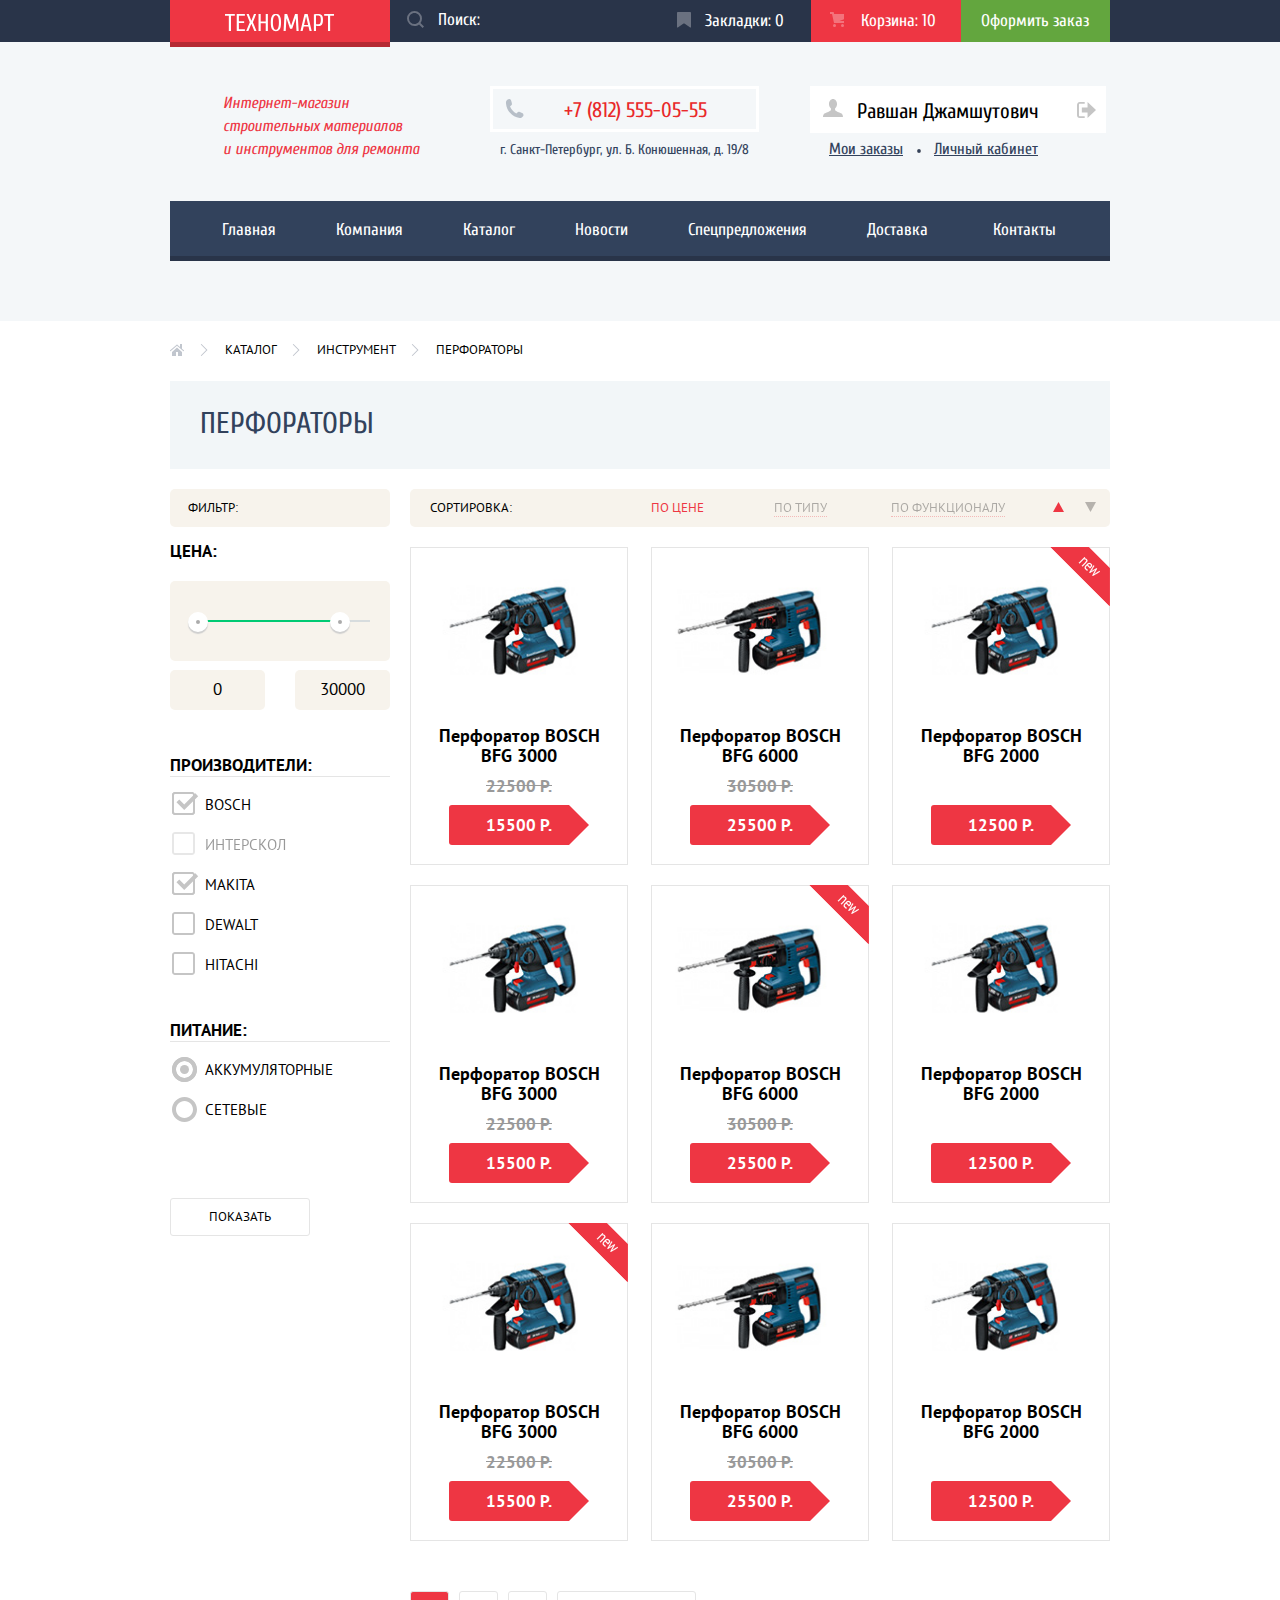
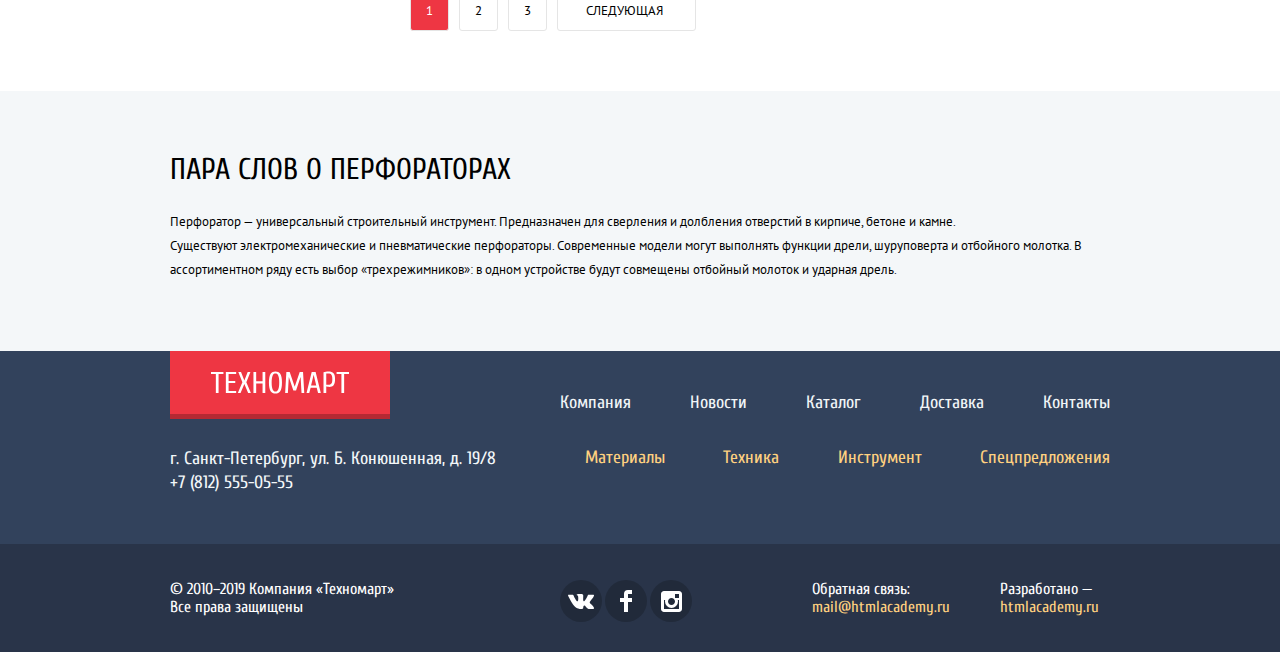
==== commit dfaf94db: "Защита №2" ====
--- a/catalog.html
+++ b/catalog.html
@@ -1,402 +1,375 @@
 <!DOCTYPE html>
 <html lang="ru">
+  <head>
+    <meta charset="utf-8">
+    <meta name="viewport" content="width=device-width, initial-scale=1.0">
+    <meta http-equiv="X-UA-Compatible" content="ie=edge">
+    <title>Document</title>
+    <link
+      href="https://fonts.googleapis.com/css?family=Cuprum:400,400i,700%7CPT+Sans:400,700&display=swap&subset=cyrillic"
+      rel="stylesheet">
+    <link href="css/normalize.css" rel="stylesheet">
+    <link href="css/style.min.css" rel="stylesheet">
+  </head>
 
-<head>
-  <meta charset="utf-8">
-  <meta name="viewport" content="width=device-width, initial-scale=1.0">
-  <meta http-equiv="X-UA-Compatible" content="ie=edge">
-  <title>Document</title>
-  <link
-    href="https://fonts.googleapis.com/css?family=Cuprum:400,400i,700%7CPT+Sans:400,700&display=swap&subset=cyrillic"
-    rel="stylesheet">
-  <link href="css/normalize.css" rel="stylesheet">
-  <link href="css/style.css" rel="stylesheet">
-</head>
+  <body class="inner-page">
+    <header class="main-header">
+      <div class="header-top">
+        <div class="container">
+          <div class="logo-search">
+            <a class="logo" href="index.html"><img src="img/logo-technomart.svg" width="136" height="22"
+                alt="Логотип интернет-магазина Техномарт"></a>
+            <form class="search" action="#" method="get">
+              <label for="search-item"><span class="visually-hidden">Поиск:</span></label>
+              <input type="text" name="search-item" id="search-item" placeholder="Поиск:">
+            </form>
+          </div>
+          <div class="links">
+            <a class="btn tab" href="#">Закладки: 0</a>
+            <a class="btn cart cart-full" href="#">Корзина: 10</a>
+            <a class="btn сheckout" href="#">Оформить заказ</a>
+          </div>
+        </div>
+      </div>
+      <div class="header-middle">
+        <div class="container">
+          <div class="header-middle-tittle-wrapper">
+            <h1>Интернет-магазин строительных материалов и&nbsp;инструментов для ремонта</h1>
+          </div>
+          <div class="header-contacts">
+            <a class="tel" href="tel:+78125550555">+7 (812) 555-05-55</a>
+            <p>г. Санкт-Петербург, ул. Б. Конюшенная, д. 19/8</p>
+          </div>
+          <ul class="user">
+            <li><span class="username"><a href="https://up.htmlacademy.ru/htmlcss/25/user/995693"><svg class="icon-user"
+                    xmlns="http://www.w3.org/2000/svg" width="20" height="18" viewBox="0 0 20 18">
+                    <path fill="#c5c5c5"
+                      d="M17.881 14.166c-2.144-.735-4.256-1.666-5.207-2.39-.657-.501-.77-1.618-.517-2.415 1.118-.903 1.864-2.477 1.864-4.278C14.021 2.276 12.221 0 10 0S5.979 2.276 5.979 5.083c0 1.801.746 3.374 1.863 4.277.253.798.141 1.915-.517 2.416-.95.724-3.063 1.654-5.207 2.39S0 18 0 18h20s.025-3.099-2.119-3.834z" />
+                  </svg></a>
 
-<body class="inner-page">
-  <header class="main-header">
-    <div class="header-top">
+                <a class="name" href="https://up.htmlacademy.ru/htmlcss/25/user/995693">Равшан Джамшутович</a>
+                <a href="user-logout.html"><svg class="logout" xmlns="http://www.w3.org/2000/svg" width="21" height="17"
+                    viewBox="0 0 21 17">
+                    <g fill="#c5c5c5">
+                      <path fill="#c5c5c5" d="M21 8.5L12.125 0v6h-6v5h6v6z" />
+                      <path fill="#c5c5c5"
+                        d="M3.106 13.952V3.048c.018-.376.171-1.057 1.01-1.057h5.027V0H4.116C1.938 0 1.112 1.81 1.087 3.027v10.946C1.112 15.189 1.938 17 4.116 17h5.027v-1.99H4.116c-.839 0-.992-.683-1.01-1.058z" />
+                    </g>
+                  </svg>
+                </a>
+              </span>
+            </li>
+            <li><a class="orders" href="#">Мои заказы</a></li>
+            <li><a class="private" href="#">Личный кабинет</a></li>
+          </ul>
+        </div>
+      </div>
+      <nav class="main-nav container">
+        <ul class="site-nav">
+          <li class="site-item"><a href="index.html">Главная</a></li>
+          <li class="site-item"><a href="#">Компания</a></li>
+          <li class="site-item"><a href="#">Каталог</a></li>
+          <li class="site-item"><a href="#">Новости</a></li>
+          <li class="site-item"><a href="#">Спецпредложения</a></li>
+          <li class="site-item"><a href="#">Доставка</a></li>
+          <li class="site-item"><a href="#">Контакты</a></li>
+        </ul>
+      </nav>
+    </header>
+    <main>
       <div class="container">
-        <div class="logo-search">
-          <a class="logo" href="index.html"><img src="img/logo-technomart.svg" width="136" height="22"
+        <ul class="breadcrumbs">
+          <li class="home"><a class=" home-link" href="index.html"><span class="visually-hidden">Главная
+                страница</span></a>
+          </li>
+          <li><a href="catalog.html">Каталог</a></li>
+          <li><a href="#">Инструмент</a></li>
+          <li class="breadcrumbs-current">Перфораторы</li>
+        </ul>
+        <h2 class="hammers">Перфораторы</h2>
+        <div class="catalog-columns">
+          <section class="filters">
+            <form class="filter" action="#" method="get">
+              <h3>Фильтр:</h3>
+              <fieldset class="filter-item">
+                <legend class="price-legend">Цена:</legend>
+                <div class="range-filter">
+                  <div class="range-controls">
+                    <div class="scale">
+                      <div class="bar"></div>
+                    </div>
+                    <div class="toggle toggle-min"></div>
+                    <div class="toggle toggle-max"></div>
+                  </div>
+                  <div class="price-controls">
+                    <label class="min-price"><input type="text" name="min-price" value="0"></label>
+                    <label class="max-price"><input type="text" name="max-price" value="30000"></label>
+                  </div>
+                </div>
+              </fieldset>
+              <fieldset>
+                <legend>Производители:</legend>
+                <ul class="manufacturers">
+                  <li class="filter-option">
+                    <input class="visually-hidden filter-input-checkbox" type="checkbox" name="bosch" id="bosch" checked>
+                    <label for="bosch">Bosch</label>
+                  </li>
+                  <li class="filter-option">
+                    <input class="visually-hidden filter-input-checkbox" type="checkbox" name="интерскол" id="interskol"
+                      disabled>
+                    <label for="interskol">Интерскол</label>
+                  </li>
+                  <li class="filter-option">
+                    <input class="visually-hidden filter-input-checkbox" type="checkbox" name="makita" id="makita"
+                      checked>
+                    <label for="makita">Makita</label>
+                  </li>
+                  <li class="filter-option">
+                    <input class="visually-hidden filter-input-checkbox" type="checkbox" name="dewalt" id="dewalt">
+                    <label for="dewalt">Dewalt</label>
+                  </li>
+                  <li class="filter-option">
+                    <input class="visually-hidden filter-input-checkbox" type="checkbox" name="hitachi" id="hitachi">
+                    <label for="hitachi">Hitachi</label>
+                  </li>
+                </ul>
+              </fieldset>
+              <fieldset>
+                <legend>Питание:</legend>
+                <ul class="power">
+                  <li class="filter-option">
+                    <input class="visually-hidden filter-input-radio" type="radio" name="product-group" id="accumulator"
+                      value="accumulator" checked>
+                    <label for="accumulator">Аккумуляторные</label>
+                  </li>
+                  <li class="filter-option">
+                    <input class="visually-hidden filter-input-radio" type="radio" name="product-group" id="network"
+                      value="network">
+                    <label for="network">Сетевые</label>
+                  </li>
+                </ul>
+              </fieldset>
+              <button type="submit">Показать</button>
+            </form>
+          </section>
+          <section class="catalog">
+            <div class="sorting">
+              <h3>Сортировка:</h3>
+              <ul class="sorting-list">
+                <li><a class="sort-price sort-active" href="#">По цене</a></li>
+                <li><a class="sort-type" href="#">По типу</a></li>
+                <li><a class="sort-function" href="#">По функционалу</a></li>
+                <li><a class="sort-up sort-active" href="#"><span class="visually-hidden">По возрастанию</span><svg
+                      xmlns="http://www.w3.org/2000/svg" width="11" height="10" viewBox="0 0 11 10">
+                      <path fill="#231F20" d="M5.5 0L0 10h11z" /></svg></a></li>
+                <li><a class="sort-down" href="#"><span class="visually-hidden">По убыванию</span><svg
+                      xmlns="http://www.w3.org/2000/svg" width="11" height="10" viewBox="0 0 11 10">
+                      <path fill="#231F20" d="M5.5 10L0 0h11" /></svg></a></li>
+              </ul>
+            </div>
+            <ul class="catalog-list">
+              <li class="catalog-item">
+                <div class="actions">
+                  <a href="#" class="buy">Купить</a>
+                  <a href="#" class="bookmark">В закладки</a>
+                </div>
+                <div class="catalog-item-image">
+                  <a href="#"><img src="img/perforator_bfg3000.jpg" width="218" height="170"
+                      alt="Перфоратор BOSCH BFG 3000"></a>
+                </div>
+                <h3><a href="#">Перфоратор BOSCH BFG 3000</a></h3>
+                <span class="old-price">22500 Р.</span>
+                <a href="#" class="btn price">15500 Р.</a>
+              </li>
+              <li class="catalog-item">
+                <div class="actions">
+                  <a href="#" class="buy">Купить</a>
+                  <a href="#" class="bookmark">В закладки</a>
+                </div>
+                <div class="catalog-item-image">
+                  <a href="#"><img src="img/perforator_bfg6000.jpg" width="218" height="170"
+                      alt="Перфоратор BOSCH BFG 6000"></a>
+                </div>
+                <h3><a href="#">Перфоратор BOSCH BFG 6000</a></h3>
+                <span class="old-price">30500 Р.</span>
+                <a href="#" class="btn price">25500 Р.</a>
+              </li>
+              <li class="catalog-item new-item">
+                <div class="flag flag-new">Новинка</div>
+                <div class="actions">
+                  <a href="#" class="buy">Купить</a>
+                  <a href="#" class="bookmark">В закладки</a>
+                </div>
+                <div class="catalog-item-image">
+                  <a href="#"><img src="img/perforator_bfg2000.jpg" width="218" height="170"
+                      alt=" Перфоратор BOSCH BFG 2000"></a>
+                </div>
+                <h3><a href="#">Перфоратор BOSCH BFG 2000</a></h3>
+                <span class="old-price"></span>
+                <a href="#" class="btn price">12500 Р.</a>
+              </li>
+              <li class="catalog-item">
+                <div class="actions">
+                  <a href="#" class="buy">Купить</a>
+                  <a href="#" class="bookmark">В закладки</a>
+                </div>
+                <div class="catalog-item-image">
+                  <a href="#"><img src="img/perforator_bfg3000.jpg" width="218" height="170"
+                      alt="Перфоратор BOSCH BFG 3000"></a>
+                </div>
+                <h3><a href="#">Перфоратор BOSCH BFG 3000</a></h3>
+                <span class="old-price">22500 Р.</span>
+                <a href="#" class="btn price">15500 Р.</a>
+              </li>
+              <li class="catalog-item new-item">
+                <div class="flag flag-new">Новинка</div>
+                <div class="actions">
+                  <a href="#" class="buy">Купить</a>
+                  <a href="#" class="bookmark">В закладки</a>
+                </div>
+                <div class="catalog-item-image">
+                  <a href="#"><img src="img/perforator_bfg6000.jpg" width="218" height="170"
+                      alt=" Перфоратор BOSCH BFG 6000"></a>
+                </div>
+                <h3><a href="#">Перфоратор BOSCH BFG 6000</a></h3>
+                <span class="old-price">30500 Р.</span>
+                <a href="#" class="btn price">25500 Р.</a>
+              </li>
+              <li class="catalog-item">
+                <div class="actions">
+                  <a href="#" class="buy">Купить</a>
+                  <a href="#" class="bookmark">В закладки</a>
+                </div>
+                <div class="catalog-item-image">
+                  <a href="#"><img src="img/perforator_bfg2000.jpg" width="218" height="170"
+                      alt="Перфоратор BOSCH BFG 2000"></a>
+                </div>
+                <h3><a href="#">Перфоратор BOSCH BFG 2000</a></h3>
+                <span class="old-price"></span>
+                <a href="#" class="btn price">12500 Р.</a>
+              </li>
+              <li class="catalog-item new-item">
+                <div class="flag flag-new">Новинка</div>
+                <div class="actions">
+                  <a href="#" class="buy">Купить</a>
+                  <a href="#" class="bookmark">В закладки</a>
+                </div>
+                <div class="catalog-item-image">
+                  <a href="#"><img src="img/perforator_bfg3000.jpg" width="218" height="170"
+                      alt="Перфоратор BOSCH BFG 3000"></a>
+                </div>
+                <h3><a href="#">Перфоратор BOSCH BFG 3000</a></h3>
+                <span class="old-price">22500 Р.</span>
+                <a href="#" class="btn price">15500 Р.</a>
+              </li>
+              <li class="catalog-item">
+                <div class="actions">
+                  <a href="#" class="buy">Купить</a>
+                  <a href="#" class="bookmark">В закладки</a>
+                </div>
+                <div class="catalog-item-image">
+                  <a href="#"><img src="img/perforator_bfg6000.jpg" width="218" height="170"
+                      alt=" Перфоратор BOSCH BFG 6000"></a>
+                </div>
+                <h3><a href="#">Перфоратор BOSCH BFG 6000</a></h3>
+                <span class="old-price">30500 Р.</span>
+                <a href="#" class="btn price">25500 Р.</a>
+              </li>
+              <li class="catalog-item">
+                <div class="actions">
+                  <a href="#" class="buy">Купить</a>
+                  <a href="#" class="bookmark">В закладки</a>
+                </div>
+                <div class="catalog-item-image">
+                  <a href="#"><img src="img/perforator_bfg2000.jpg" width="218" height="170"
+                      alt="Перфоратор BOSCH BFG 2000"></a>
+                </div>
+                <h3><a href="#">Перфоратор BOSCH BFG 2000</a></h3>
+                <span class="old-price"></span>
+                <a href="#" class="btn price">12500 Р.</a>
+              </li>
+            </ul>
+            <ul class="pagination-list">
+              <li class="pagination-item pagination-item-current"><a>1</a></li>
+              <li class="pagination-item"><a href="#">2</a></li>
+              <li class="pagination-item"><a href="#">3</a></li>
+              <li class="pagination-item pagination-item-next"><a href="#">Следующая</a></li>
+            </ul>
+          </section>
+        </div>
+      </div>
+      <section class="about-hammers">
+        <div class="container">
+          <h2>Пара слов о перфораторах</h2>
+          <p>Перфоратор — универсальный строительный инструмент. Предназначен для сверления и долбления отверстий в
+            кирпиче, бетоне и
+            камне.</p>
+          <p>Существуют электромеханические и пневматические перфораторы. Современные модели могут выполнять функции
+            дрели,
+            шуруповерта и отбойного молотка. В ассортиментном ряду есть выбор «трехрежимников»: в одном устройстве будут
+            совмещены
+            отбойный молоток и ударная дрель.</p>
+        </div>
+      </section>
+    </main>
+    <footer class="main-footer">
+      <div class="footer-top">
+        <div class="container">
+          <a class="logo logo-footer" href="index.html"><img src="img/logo-technomart.svg" width="136" height="22"
               alt="Логотип интернет-магазина Техномарт"></a>
-          <form class="search" action="#" method="get">
-            <label for="search-item"><span class="visually-hidden">Поиск:</span></label>
-            <input type="text" name="search-item" id="search-item" placeholder="Поиск:">
-          </form>
-        </div>
-        <div class="links">
-          <a class="btn tab" href="#">Закладки: 0</a>
-          <a class="btn cart cart-full" href="#">Корзина: 10</a>
-          <a class="btn сheckout" href="#">Оформить заказ</a>
-        </div>
-      </div>
-    </div>
-
-    <div class="header-middle">
-      <div class="container">
-        <div class="header-middle-tittle-wrapper">
-          <h1>Интернет-магазин строительных материалов и&nbsp;инструментов для ремонта</h1>
-        </div>
-        <div class="header-contacts">
-          <a class="tel" href="tel:+78125550555">+7 (812) 555-05-55</a>
-          <p>г. Санкт-Петербург, ул. Б. Конюшенная, д. 19/8</p>
-        </div>
-
-        <ul class="user">
-          <li><span class="username">
-              <svg class="icon-user" xmlns="http://www.w3.org/2000/svg" width="20" height="18" viewBox="0 0 20 18">
-                <path fill="#c5c5c5"
-                  d="M17.881 14.166c-2.144-.735-4.256-1.666-5.207-2.39-.657-.501-.77-1.618-.517-2.415 1.118-.903 1.864-2.477 1.864-4.278C14.021 2.276 12.221 0 10 0S5.979 2.276 5.979 5.083c0 1.801.746 3.374 1.863 4.277.253.798.141 1.915-.517 2.416-.95.724-3.063 1.654-5.207 2.39S0 18 0 18h20s.025-3.099-2.119-3.834z" />
-              </svg>
-              <a class="name" href="#">Равшан Джамшутович</a>
-              <a href=""><svg class="logout" xmlns="http://www.w3.org/2000/svg" width="21" height="17"
-                  viewBox="0 0 21 17">
-                  <g fill="#c5c5c5">
-                    <path fill="#c5c5c5" d="M21 8.5L12.125 0v6h-6v5h6v6z" />
-                    <path fill="#c5c5c5"
-                      d="M3.106 13.952V3.048c.018-.376.171-1.057 1.01-1.057h5.027V0H4.116C1.938 0 1.112 1.81 1.087 3.027v10.946C1.112 15.189 1.938 17 4.116 17h5.027v-1.99H4.116c-.839 0-.992-.683-1.01-1.058z" />
-                  </g>
-                </svg>
-              </a>
-
-            </span>
-          </li>
-          <li><a class="orders" href="#">Мои заказы</a></li>
-          <li><a class="private" href="#">Личный кабинет</a></li>
-        </ul>
-      </div>
-    </div>
-
-    <nav class="main-nav container">
-      <ul class="site-nav">
-        <li class="site-item"><a href="index.html">Главная</a></li>
-        <li class="site-item"><a href="#">Компания</a></li>
-        <li class="site-item"><a href="#">Каталог</a></li>
-        <li class="site-item"><a href="#">Новости</a></li>
-        <li class="site-item"><a href="#">Спецпредложения</a></li>
-        <li class="site-item"><a href="#">Доставка</a></li>
-        <li class="site-item"><a href="#">Контакты</a></li>
-      </ul>
-    </nav>
-  </header>
-
-  <main>
-    <div class="container">
-      <ul class="breadcrumbs">
-        <li class="home"><a href="index.html"><span class="visually-hidden">Главная страница</span></a>
-        </li>
-        <li><a href="catalog.html">Каталог</a></li>
-        <li><a href="#">Инструмент</a></li>
-        <li class="breadcrumbs-current">Перфораторы</li>
-      </ul>
-      <h2 class="hammers">Перфораторы</h2>
-
-      <div class="catalog-columns">
-        <section class="filters">
-          <form class="filter" action="#" method="get">
-            <h3>Фильтр:</h3>
-            <fieldset class="filter-item">
-              <legend class="price-legend">Цена:</legend>
-              <div class="range-filter">
-                <div class="range-controls">
-                  <div class="scale">
-                    <div class="bar"></div>
-                  </div>
-                  <div class="toggle toggle-min"></div>
-                  <div class="toggle toggle-max"></div>
-                </div>
-                <div class="price-controls">
-                  <label class="min-price"><input type="text" name="min-price" value="0"></label>
-                  <label class="max-price"><input type="text" name="max-price" value="30000"></label>
-                </div>
-              </div>
-            </fieldset>
-
-            <fieldset>
-              <legend>Производители:</legend>
-              <ul class="manufacturers">
-                <li class="filter-option">
-                  <input class="visually-hidden filter-input-checkbox" type="checkbox" name="bosch" id="bosch" checked>
-                  <label for="bosch">Bosch</label>
-                </li>
-                <li class="filter-option">
-                  <input class="visually-hidden filter-input-checkbox" type="checkbox" name="интерскол" id="interskol"
-                    disabled>
-                  <label for="interskol">Интерскол</label>
-                </li>
-                <li class="filter-option">
-                  <input class="visually-hidden filter-input-checkbox" type="checkbox" name="makita" id="makita"
-                    checked>
-                  <label for="makita">Makita</label>
-                </li>
-                <li class="filter-option">
-                  <input class="visually-hidden filter-input-checkbox" type="checkbox" name="dewalt" id="dewalt">
-                  <label for="dewalt">Dewalt</label>
-                </li>
-                <li class="filter-option">
-                  <input class="visually-hidden filter-input-checkbox" type="checkbox" name="hitachi" id="hitachi">
-                  <label for="hitachi">Hitachi</label>
-                </li>
-              </ul>
-            </fieldset>
-
-            <fieldset>
-              <legend>Питание:</legend>
-              <ul class="power">
-                <li class="filter-option">
-                  <input class="visually-hidden filter-input-radio" type="radio" name="product-group" id="accumulator"
-                    value="accumulator" checked>
-                  <label for="accumulator">Аккумуляторные</label>
-                </li>
-                <li class="filter-option">
-                  <input class="visually-hidden filter-input-radio" type="radio" name="product-group" id="network"
-                    value="network" disabled>
-                  <label for="network">Сетевые</label>
-                </li>
-              </ul>
-            </fieldset>
-            <button type="submit">Показать</button>
-          </form>
-        </section>
-
-        <section class="catalog">
-          <div class="sorting">
-            <h3>Сортировка:</h3>
-            <ul class="sorting-list">
-              <li><a class="sort-price sort-active" href="#">По цене</a></li>
-              <li><a class="sort-type" href="#">По типу</a></li>
-              <li><a class="sort-function" href="#">По функционалу</a></li>
-              <li><a class="sort-up sort-active" href="#"><span class="visually-hidden">По возрастанию</span><svg
-                    xmlns="http://www.w3.org/2000/svg" width="11" height="10" viewBox="0 0 11 10">
-                    <path fill="#231F20" d="M5.5 0L0 10h11z" /></svg></a></li>
-              <li><a class="sort-down" href="#"><span class="visually-hidden">По убыванию</span><svg
-                    xmlns="http://www.w3.org/2000/svg" width="11" height="10" viewBox="0 0 11 10">
-                    <path fill="#231F20" d="M5.5 10L0 0h11" /></svg></a></li>
+          <ul class="nav-footer">
+            <li><a href="#">Компания</a></li>
+            <li><a href="#">Новости</a></li>
+            <li><a href="catalog.html">Каталог</a></li>
+            <li><a href="#">Доставка</a></li>
+            <li><a href="#">Контакты</a></li>
+          </ul>
+        </div>
+        <div class="container">
+          <div class="contacts-footer">
+            <p>г. Санкт-Петербург, ул. Б. Конюшенная, д. 19/8</p>
+            <p>+7 (812) 555-05-55</p>
+          </div>
+          <ul class="nav-footer-gold">
+            <li><a class="materials-gold" href="#">Материалы</a></li>
+            <li><a href="#">Техника</a></li>
+            <li><a href="#">Инструмент</a></li>
+            <li><a href="#">Спецпредложения</a></li>
+          </ul>
+        </div>
+      </div>
+      <div class="footer-bottom">
+        <div class="container">
+          <div class="footer-copyright">
+            <p>© 2010–2019 Компания «Техномарт»</p>
+            <p>Все права защищены</p>
+          </div>
+          <div class="footer-social">
+            <ul>
+              <li><a class="social social-vk" href="#"><span class="visually-hidden">Вконтакте</span></a></li>
+              <li><a class="social social-facebook" href="#"><span class="visually-hidden">Фейсбук</span></a></li>
+              <li><a class="social social-instagram" href="#"><span class="visually-hidden">Инстаграм</span></a></li>
             </ul>
           </div>
-          <ul class="catalog-list">
-            <li class="catalog-item">
-              <div class="actions">
-                <a href="#" class="buy">Купить</a>
-                <a href="#" class="bookmark">В закладки</a>
-              </div>
-              <div class="catalog-item-image">
-                <a href="#"><img src="img/perforator_bfg3000.jpg" width="216" height="170"
-                    alt="Перфоратор BOSCH BFG 3000"></a>
-              </div>
-              <h3><a href="#">Перфоратор BOSCH BFG 3000</a></h3>
-              <span class="old-price">22500 Р.</span>
-              <a href="#" class="btn price">15500 Р.</a>
-            </li>
-
-            <li class="catalog-item">
-              <div class="actions">
-                <a href="#" class="buy">Купить</a>
-                <a href="#" class="bookmark">В закладки</a>
-              </div>
-              <div class="catalog-item-image">
-                <a href="#"><img src="img/perforator_bfg6000.jpg" width="216" height="170"
-                    alt="Перфоратор BOSCH BFG 6000"></a>
-              </div>
-              <h3><a href="#">Перфоратор BOSCH BFG 6000</a></h3>
-              <span class="old-price">30500 Р.</span>
-              <a href="#" class="btn price">25500 Р.</a>
-            </li>
-
-            <li class="catalog-item new-item">
-              <div class="flag flag-new">Новинка</div>
-              <div class="actions">
-                <a href="#" class="buy">Купить</a>
-                <a href="#" class="bookmark">В закладки</a>
-              </div>
-              <div class="catalog-item-image">
-                <a href="#"><img src="img/perforator_bfg2000.jpg" width="216" height="170"
-                    alt=" Перфоратор BOSCH BFG 2000"></a>
-              </div>
-              <h3><a href="#">Перфоратор BOSCH BFG 2000</a></h3>
-              <span class="old-price"></span>
-              <a href="#" class="btn price">12500 Р.</a>
-            </li>
-
-            <li class="catalog-item">
-              <div class="actions">
-                <a href="#" class="buy">Купить</a>
-                <a href="#" class="bookmark">В закладки</a>
-              </div>
-              <div class="catalog-item-image">
-                <a href="#"><img src="img/perforator_bfg3000.jpg" width="216" height="170"
-                    alt="Перфоратор BOSCH BFG 3000"></a>
-              </div>
-              <h3><a href="#">Перфоратор BOSCH BFG 3000</a></h3>
-              <span class="old-price">22500 Р.</span>
-              <a href="#" class="btn price">15500 Р.</a>
-            </li>
-
-            <li class="catalog-item new-item">
-              <div class="flag flag-new">Новинка</div>
-              <div class="actions">
-                <a href="#" class="buy">Купить</a>
-                <a href="#" class="bookmark">В закладки</a>
-              </div>
-              <div class="catalog-item-image">
-                <a href="#"><img src="img/perforator_bfg6000.jpg" width="216" height="170"
-                    alt=" Перфоратор BOSCH BFG 6000"></a>
-              </div>
-              <h3><a href="#">Перфоратор BOSCH BFG 6000</a></h3>
-              <span class="old-price">30500 Р.</span>
-              <a href="#" class="btn price">25500 Р.</a>
-            </li>
-
-            <li class="catalog-item">
-              <div class="actions">
-                <a href="#" class="buy">Купить</a>
-                <a href="#" class="bookmark">В закладки</a>
-              </div>
-              <div class="catalog-item-image">
-                <a href="#"><img src="img/perforator_bfg2000.jpg" width="216" height="170"
-                    alt="Перфоратор BOSCH BFG 2000"></a>
-              </div>
-              <h3><a href="#">Перфоратор BOSCH BFG 2000</a></h3>
-              <span class="old-price"></span>
-              <a href="#" class="btn price">12500 Р.</a>
-            </li>
-
-            <li class="catalog-item new-item">
-              <div class="flag flag-new">Новинка</div>
-              <div class="actions">
-                <a href="#" class="buy">Купить</a>
-                <a href="#" class="bookmark">В закладки</a>
-              </div>
-              <div class="catalog-item-image">
-                <a href="#"><img src="img/perforator_bfg3000.jpg" width="216" height="170"
-                    alt="Перфоратор BOSCH BFG 3000"></a>
-              </div>
-              <h3><a href="#">Перфоратор BOSCH BFG 3000</a></h3>
-              <span class="old-price">22500 Р.</span>
-              <a href="#" class="btn price">15500 Р.</a>
-            </li>
-
-            <li class="catalog-item">
-              <div class="actions">
-                <a href="#" class="buy">Купить</a>
-                <a href="#" class="bookmark">В закладки</a>
-              </div>
-              <div class="catalog-item-image">
-                <a href="#"><img src="img/perforator_bfg6000.jpg" width="216" height="170"
-                    alt=" Перфоратор BOSCH BFG 6000"></a>
-              </div>
-              <h3><a href="#">Перфоратор BOSCH BFG 6000</a></h3>
-              <span class="old-price">30500 Р.</span>
-              <a href="#" class="btn price">25500 Р.</a>
-            </li>
-
-            <li class="catalog-item">
-              <div class="actions">
-                <a href="#" class="buy">Купить</a>
-                <a href="#" class="bookmark">В закладки</a>
-              </div>
-              <div class="catalog-item-image">
-                <a href="#"><img src="img/perforator_bfg2000.jpg" width="216" height="170"
-                    alt="Перфоратор BOSCH BFG 2000"></a>
-              </div>
-              <h3><a href="#">Перфоратор BOSCH BFG 2000</a></h3>
-              <span class="old-price"></span>
-              <a href="#" class="btn price">12500 Р.</a>
-            </li>
-          </ul>
-          <ul class="pagination-list">
-            <li class="pagination-item pagination-item-current"><a>1</a></li>
-            <li class="pagination-item"><a href="#">2</a></li>
-            <li class="pagination-item"><a href="#">3</a></li>
-            <li class="pagination-item pagination-item-next"><a href="#">Следующая</a></li>
-          </ul>
-        </section>
-      </div>
-    </div>
-
-    <section class="about-hammers">
-      <div class="container">
-        <h2>Пара слов о перфораторах</h2>
-        <p>Перфоратор — универсальный строительный инструмент. Предназначен для сверления и долбления отверстий в кирпиче, бетоне и
-        камне.</p>
-        <p>Существуют электромеханические и пневматические перфораторы. Современные модели могут выполнять функции
-          дрели,
-        шуруповерта и отбойного молотка. В ассортиментном ряду есть выбор «трехрежимников»: в одном устройстве будут совмещены
-        отбойный молоток и ударная дрель.</p>
-      </div>
+          <div class="email">
+            <p>Обратная связь:</p>
+            <a href="#">mail@htmlacademy.ru</a>
+          </div>
+          <div class="developer">
+            <p>Разработано —</p>
+            <a href="https://htmlacademy.ru/intensive/htmlcss">htmlacademy.ru</a>
+          </div>
+        </div>
+      </div>
+    </footer>
+    <section class="modal modal-cart">
+      <h2>Товар добавлен в корзину!</h2>
+      <div class="user-actions">
+        <a class="btn" href="#">Оформить заказ</a>
+        <button class="btn" type="button">Продолжить покупки</button>
+      </div>
+      <button class="close-cart" type="button"><span class="visually-hidden">Закрыть</span></button>
     </section>
-
-  </main>
-
-  <footer class="main-footer">
-    <div class="footer-top">
-      <div class="container">
-        <a class="logo logo-footer"><img src="img/logo-technomart.svg" width="136" height="22"
-            alt="Логотип интернет-магазина Техномарт"></a>
-
-        <ul class="nav-footer">
-          <li><a href="#">Компания</a></li>
-          <li><a href="#">Новости</a></li>
-          <li><a href="catalog.html">Каталог</a></li>
-          <li><a href="#">Доставка</a></li>
-          <li><a href="#">Контакты</a></li>
-        </ul>
-      </div>
-
-      <div class="container">
-        <div class="contacts-footer">
-          <p>г. Санкт-Петербург, ул. Б. Конюшенная, д. 19/8</p>
-          <p>+7 (812) 555-05-55</p>
-        </div>
-
-        <ul class="nav-footer-gold">
-          <li><a class="materials-gold" href="#">Материалы</a></li>
-          <li><a href="#">Техника</a></li>
-          <li><a href="#">Инструмент</a></li>
-          <li><a href="#">Спецпредложения</a></li>
-        </ul>
-      </div>
-    </div>
-
-    <div class="footer-bottom">
-      <div class="container">
-        <div class="footer-copyright">
-          <p>© 2010–2019 Компания «Техномарт»</p>
-          <p>Все права защищены</p>
-        </div>
-
-        <div class="footer-social">
-          <ul>
-            <li><a class="social social-vk" href="#"><span class="visually-hidden">Вконтакте</span></a></li>
-            <li><a class="social social-facebook" href="#"><span class="visually-hidden">Фейсбук</span></a></li>
-            <li><a class="social social-instagram" href="#"><span class="visually-hidden">Инстаграм</span></a></li>
-          </ul>
-        </div>
-
-        <div class="email">
-          <p>Обратная связь:</p>
-          <a href="#">mail@htmlacademy.ru</a>
-        </div>
-
-        <div class="developer">
-          <p>Разработано —</p>
-          <a href="https://htmlacademy.ru/intensive/htmlcss">htmlacademy.ru</a>
-        </div>
-      </div>
-    </div>
-  </footer>
-
-  <section class="modal modal-cart">
-    <h2>Товар добавлен в корзину!</h2>
-    <div class="user-actions">
-      <a class="btn" href="#">Оформить заказ</a>
-      <button class="btn" type="button">Продолжить покупки</button>
-    </div>
-    <button class="close-cart" type="button"><span class="visually-hidden">Закрыть</span></button>
-  </section>
-
-  <script src="js/script.min.js"></script>
-</body>
-
+    <script src="js/script.min.js"></script>
+  </body>
 </html>--- a/css/style.min.css
+++ b/css/style.min.css
@@ -0,0 +1 @@
+body{min-width:960px;margin:0;padding:0;font-family:Cuprum,Arial,sans-serif;font-size:17px;line-height:17px;font-weight:400;color:#000;background-color:#fff}a{text-decoration:none}img{width:100%;height:auto}.visually-hidden:not(:focus):not(:active),input[type=checkbox].visually-hidden,input[type=radio].visually-hidden{position:absolute;width:1px;height:1px;margin:-1px;border:0;padding:0;white-space:nowrap;-webkit-clip-path:inset(100%);clip-path:inset(100%);clip:rect(0 0 0 0);overflow:hidden}.container{width:940px;margin:0 auto;padding:0 10px}.btn{color:#fff;background-color:#ee3643}.btn:hover{background-color:#ca2c37}.btn:active,.btn:focus{background-color:#ba2732}.header-top a,.site-nav a{color:#fff}.main-header{padding-bottom:60px;background-color:#f4f7f9}.header-top{display:-webkit-box;display:-ms-flexbox;display:flex;min-height:42px;font-size:17px;line-height:18px;color:#fff;background-color:#293449}.header-top .container{display:-webkit-box;display:-ms-flexbox;display:flex;-webkit-box-pack:justify;-ms-flex-pack:justify;justify-content:space-between;-ms-flex-wrap:wrap;flex-wrap:wrap}.logo-search{position:relative;display:-webkit-box;display:-ms-flexbox;display:flex;-webkit-box-align:center;-ms-flex-align:center;align-items:center;width:490px}.logo img{position:absolute;top:0;left:0;width:109px;height:19px;padding:13px 56px 15px 55px;-webkit-box-shadow:inset 0 -5px 0 0 rgba(0,0,0,.24);box-shadow:inset 0 -5px 0 0 rgba(0,0,0,.24);background-color:#ee3643}.logo img:hover{background-color:#ca2c37}.logo img:active,.logo img:focus{background-color:#ba2732}.search{position:relative;margin-left:220px}.search input[type=text]{width:220px;padding-top:10px;padding-bottom:12px;padding-left:48px;color:#000;background:url(../img/icon-search-gray.svg) no-repeat 17px 11px;border:none}.search input[type=text]:hover{background-image:url(../img/icon-search.svg);background-color:#212a3a;background-repeat:no-repeat;background-position:17px 11px}.search input[type=text]:active,.search input[type=text]:focus{display:inline-block;vertical-align:middle;background-color:#fff;background-image:url(../img/icon-search-red.svg);background-repeat:no-repeat;background-position:17px 11px}.search input[type=text]::-webkit-input-placeholder{color:#fff}.search input[type=text]::-moz-placeholder{color:#fff;opacity:1}.search input[type=text]:-ms-input-placeholder{color:#fff}.links{position:relative;display:-webkit-box;display:-ms-flexbox;display:flex;-ms-flex-wrap:wrap;flex-wrap:wrap;-webkit-box-align:center;-ms-flex-align:center;align-items:center}.tab{width:106px;padding:12px 0 12px 45px}.tab::before{content:"";position:absolute;top:12px;left:17px;width:14px;height:16px;background:url(../img/icon-bookmark.svg) no-repeat 0 0;opacity:.3}.cart{width:100px;padding:12px 0 12px 50px}.cart::before{content:"";position:absolute;top:12px;left:170px;width:14px;height:16px;background:url(../img/icon-cart.svg) no-repeat 0 0;opacity:.3}.cart:hover::before,.tab:hover::before{opacity:1}.cart:active::before,.cart:focus::before,.tab:active::before,.tab:focus::before{opacity:.5}.cart,.tab{background-color:#293449}.cart-full{background-color:#ee3643}.cart:hover,.tab:hover{background-color:#212a3a}.cart:active,.cart:focus,.tab:active,.tab:focus{opacity:.6;background-color:#161d29}.сheckout{margin-right:0;padding:12px 21px 12px 20px;background-color:#63a63e}.сheckout:hover{background-color:#5fbb2d}.сheckout:active,.сheckout:focus{opacity:.5;background-color:#518534}.header-middle{margin-top:44px}.header-middle .container{display:-webkit-box;display:-ms-flexbox;display:flex;-webkit-box-pack:justify;-ms-flex-pack:justify;justify-content:space-between}.header-contacts,.header-middle-tittle-wrapper,.user-nav{width:300px}.header-middle h1,.header-middle p{margin:0;padding:0}.main-header h1{width:197px;padding-top:6px;padding-left:53px;font-size:16px;font-weight:400;font-style:italic;line-height:23px;color:#ee3643}.tel{display:block;padding:11px 0 8px 71px;margin-right:31px;font-size:21px;line-height:21px;color:#e9292a;border:solid 3px #fff}.header-contacts p{margin-top:6px;margin-left:10px;font-size:14px;line-height:24px;color:#32425c}.header-contacts{position:relative}.header-contacts::before{content:"";position:absolute;top:13px;left:15px;width:19px;height:19px;background:url(../img/icon-phone.svg) no-repeat 0 0}.check-in{position:relative;display:-webkit-box;display:-ms-flexbox;display:flex;-webkit-box-pack:justify;-ms-flex-pack:justify;justify-content:space-between;margin:0;padding:0;margin-left:19px;list-style:none}.login{padding:12px 27px 12px 48px}.login svg{position:absolute;top:17px;left:14px;width:20px;height:17px}.login:hover path{fill:#32425c}.registration{padding:12px 23px}.check-in a{margin-top:4px;font-size:21px;line-height:21px;color:#000;background-color:#fff}.check-in a:hover{font-size:21px;line-height:21px;color:#ee3643}.check-in a:active,.check-in a:focus{font-size:21px;line-height:21px;color:#000;opacity:.3}.user{position:relative;display:-webkit-box;display:-ms-flexbox;display:flex;-ms-flex-wrap:wrap;flex-wrap:wrap;-webkit-box-pack:justify;-ms-flex-pack:justify;justify-content:space-between;width:300px;margin:0;padding:0}.user li{list-style:none}.username{position:relative;display:block;padding:11px 67px 7px 47px;font-size:21px;line-height:21px;background-color:#fff}.username .name{display:block;margin-top:2px;font-size:21px;line-height:21px;color:#000;text-decoration:none}.icon-user{position:absolute;top:13px;left:13px;width:20px;height:18px}.username .logout{position:absolute;top:15px;right:10px;width:20px;height:18px}.icon-user:hover path,.logout:hover path{fill:#32425c}.icon-user:active,.icon-user:focus,.logout:active,.logout:focus{opacity:.3}.orders{padding-left:19px}.private{position:relative;padding-right:72px}.private::before{content:"";position:absolute;top:8px;left:-17px;width:4px;height:4px;background-color:red;background:url(../img/dot.svg) no-repeat 0 0}.user a{display:block;margin-top:4px;font-size:16px;color:#32425c;text-decoration:underline}.user a:hover{color:#ee3643}.user a:active,.user a:focus,.user span:active,.user span:focus{color:#000;opacity:.3}.check-in a{display:block}.site-nav{display:-webkit-box;display:-ms-flexbox;display:flex;-ms-flex-wrap:wrap;flex-wrap:wrap;width:940px;min-height:60px;margin:0;padding:0;margin-top:39px;list-style:none;background-color:#32425c;-webkit-box-shadow:inset 0 -5px 0 0 #293449;box-shadow:inset 0 -5px 0 0 #293449}.site-nav li{font-size:17px;line-height:17px;color:#fff}.site-nav a{display:block;padding:20px 30px}.site-item:first-child a{padding-left:52px}.site-item:last-child a{padding-left:35px;padding-right:53px}.site-nav a:hover{background-color:#293449}.site-nav a:active,.site-nav a:focus{color:rgba(255,255,255,.5);background-color:#1d2739}.breadcrumbs{position:relative;display:-webkit-box;display:-ms-flexbox;display:flex;-webkit-box-pack:start;-ms-flex-pack:start;justify-content:flex-start;-ms-flex-wrap:wrap;flex-wrap:wrap;margin:0;padding:0;margin-top:20px;list-style:none}.home{top:3px;left:-1px}.home-link{display:block;width:15px;height:12px;background-image:url(../img/icon-home.svg)}.breadcrumbs li{position:relative;padding-right:40px}.breadcrumbs li::before{content:"";position:absolute;top:3px;left:-25px;width:8px;height:12px;background:url(../img/icon-right-small.svg) no-repeat 0 0}.breadcrumbs .home::before{display:none}.breadcrumbs a,.breadcrumbs li{font-family:"PT Sans",Arial,sans-serif;font-size:13px;line-height:18px;color:#000;text-transform:uppercase}.options{margin-top:58px}.options-list{display:-webkit-box;display:-ms-flexbox;display:flex;-ms-flex-wrap:wrap;flex-wrap:wrap;-webkit-box-pack:justify;-ms-flex-pack:justify;justify-content:space-between;-ms-flex-line-pack:start;align-content:flex-start;width:940px;min-height:410px;margin:0;padding:0}.options-wrapper{display:-webkit-box;display:-ms-flexbox;display:flex;-webkit-box-orient:vertical;-webkit-box-direction:normal;-ms-flex-direction:column;flex-direction:column;-webkit-box-align:end;-ms-flex-align:end;align-items:flex-end;-webkit-box-ordinal-group:2;-ms-flex-order:1;order:1;width:300px;min-height:266px}.slider-wrapper{display:-webkit-box;display:-ms-flexbox;display:flex;-webkit-box-pack:justify;-ms-flex-pack:justify;justify-content:space-between;width:940px;min-height:267px;margin-top:20px}.option-item{width:300px;min-height:123px;list-style:none}.transport{margin-top:20px}.option-item h3{margin:0;padding:0;padding:20px 100px 12px 23px;font-size:24px;font-weight:700;line-height:30px}.option-item a,.option-item h3{color:#fff}.option-item .btn{display:block;-webkit-box-sizing:border-box;box-sizing:border-box;width:135px;margin-left:24px;margin-bottom:20px;padding:10px 17px;font-size:14px;line-height:18px;text-align:center;text-transform:uppercase;background-color:rgba(0,0,0,.1);border-radius:2px}.option-item .btn:hover{background-color:rgba(0,0,0,.2)}.option-item .btn:active,.option-item .btn:focus{background-color:rgba(0,0,0,.3)}.option-item .flag{position:absolute;top:0;right:0;width:60px;height:60px;text-indent:-1000px;overflow:hidden;z-index:20}.option-item .flag-new{background:url(../img/new-flag.png) no-repeat 0 0}.materials{position:relative;background-color:#ffbf47}.materials::before{content:"";position:absolute;top:31px;right:43px;width:44px;height:65px;background:url(../img/icon-1.svg) no-repeat 0 0}.tool{position:relative;background-color:#3bbce3}.tool::before{content:"";position:absolute;top:33px;right:28px;width:75px;height:61px;background:url(../img/icon-2.svg) no-repeat 0 0}.mechanism{position:relative;background-color:#dc91d8}.mechanism::before{content:"";position:absolute;top:31px;right:31px;width:78px;height:62px;background:url(../img/icon-3.svg) no-repeat 0 0}.discounts{position:relative;background-color:#8ed78f}.discounts::before{content:"";position:absolute;top:26px;right:45px;width:59px;height:72px;background:url(../img/icon-4.svg) no-repeat 0 0}.transport{position:relative;background-color:#ffc047}.transport::before{content:"";position:absolute;top:32px;right:31px;width:78px;height:63px;background:url(../img/icon-5.svg) no-repeat 0 0}.slider{position:relative;width:620px;min-height:266px;background-color:#696969}` .slider-text{position:absolute;top:20px;left:24px}.slider a,.slider h3,.slider p{margin:0;padding:0;color:#fff}.slider h3{padding-bottom:5px;font-size:36px;font-weight:700;line-height:36px;text-transform:uppercase}.slider p{font-size:18px;line-height:24px}.slider img{width:620px;height:266px}.slide-1,.slide-2{display:none}.product-1:checked~.slider .slide-1,.product-2:checked~.slider .slide-2{display:block}.product-1:checked~.slider .product-slide-1::before,.product-2:checked~.slider .product-slide-2::before{content:"";position:absolute;top:2px;left:2px;width:6px;height:6px;background-color:red;border-radius:50%}.slider-controls{position:absolute;bottom:32px;left:295px;z-index:20;font-size:0}.slider-controls label{position:relative;display:inline-block;width:10px;height:10px;margin-right:8px;vertical-align:top;background-color:#fff;border-radius:50%;cursor:pointer}.slider-list{margin:0;padding:0;list-style:none}.slider .back{position:absolute;top:114px;left:25px;width:22px;height:40px;font-size:0;cursor:pointer;background:url(../img/icon-left.svg) no-repeat 0 0;border:none}.slider .next{position:absolute;top:114px;right:20px;width:22px;height:40px;font-size:0;cursor:pointer;background:url(../img/icon-right.svg) no-repeat 0 0;border:none}.slider .btn{position:absolute;bottom:24px;left:26px;width:195px;padding:10px 0;font-size:14px;line-height:18px;text-align:center;text-transform:uppercase;border-radius:3px}.companies-list li{width:220px;min-height:145px}.hammers{margin:0;padding:0;margin-top:22px;padding-top:28px;padding-bottom:30px;padding-left:30px;font-size:30px;line-height:30px;font-weight:400;text-transform:uppercase;text-align:left;color:#32425c;background-color:#f2f6f8}.filters{-webkit-box-sizing:border-box;box-sizing:border-box;width:220px}.filters h3{margin:0;padding:0;padding:10px 0 10px 18px;margin-bottom:9px;font-family:"PT Sans",Arial,sans-serif;font-size:13px;line-height:18px;font-weight:400;text-transform:uppercase;background-color:#f7f3ec;border-radius:5px}.filter-item .price-legend{margin-bottom:15px}.range-filter{width:220px}.price-controls{font-family:"PT Sans",Arial,sans-serif;font-size:17px;line-height:18px}.range-controls{position:relative;height:41px;margin-bottom:9px;padding-top:39px;padding-right:20px;padding-left:20px;background-color:#f7f3ec;border-radius:5px}.range-controls .scale{height:2px;background-color:#d7dcde}.range-controls .bar{width:152px;height:2px;background:#00ca74}.range-controls .toggle{position:absolute;top:31px;left:0;width:4px;height:4px;padding:0;border:8px solid #fff;background-color:#ababab;-webkit-box-shadow:0 2px 1px 0 #cfcfcf;box-shadow:0 2px 1px 0 #cfcfcf;border-radius:50%;cursor:pointer}.range-controls .toggle-min{left:18px}.range-controls .toggle-max{left:160px}.price-controls{font-size:0}.price-controls label{display:inline-block;width:50%;font-size:17px;vertical-align:middle}.price-controls input{-webkit-box-sizing:border-box;box-sizing:border-box;width:95px;padding:10px 24px;font-family:"PT Sans",Arial,sans-serif;font-size:17px;text-align:center;color:#000;border:none;border-radius:5px;background:#f7f3ec}.max-price input[name=max-price]{margin-left:15px}.filter fieldset{position:relative;padding:0;margin:0;margin-bottom:40px;border:none}.manufacturers li:nth-child(5){margin-bottom:0}.filter fieldset:nth-child(4){margin-bottom:58px}.filter legend{margin-bottom:15px;font-family:"PT Sans",Arial,sans-serif;font-size:17px;font-weight:700;line-height:30px;text-transform:uppercase}.filter{position:relative}.filter fieldset::after{content:"";position:absolute;top:-20px;left:0;width:220px;height:1px;border-bottom:1px solid #e5e5e5}.filter .filter-item::after{display:none}.filter ul{margin:0;padding:0;list-style:none;line-height:20px;font-family:"PT Sans",Arial,sans-serif;font-size:15px}.filter li{margin-bottom:20px;padding-left:35px;text-transform:uppercase}.filter-option label{position:relative;display:block;cursor:pointer;-webkit-user-select:none;-moz-user-select:none;-ms-user-select:none;user-select:none}.filter-input-checkbox+label::before{content:"";position:absolute;top:-3px;left:-33px;width:23px;height:23px;background:url(../img/checkbox-off.svg) no-repeat 0 0}.filter-input-checkbox:checked+label::after{content:"";position:absolute;top:-3px;left:-33px;width:27px;height:23px;background:url(../img/checkbox-on.svg) no-repeat 0 0}.filter-input-checkbox:active+label::before,.filter-input-checkbox:focus+label::before,.filter-input-checkbox:hover+label::before,.filter-input-checkbox:not(:checked):hover+label::before{background:url(../img/checkbox-off-active.svg) no-repeat 0 0}.filter-input-checkbox:checked:active+label::after,.filter-input-checkbox:checked:focus+label::after,.filter-input-checkbox:checked:hover+label::after{background:url(../img/checkbox-on-active.svg) no-repeat 0 0}.filter-input-radio+label::before{content:"";position:absolute;top:-3px;left:-33px;width:25px;height:25px;background:url(../img/radio-off.svg) no-repeat 0 0}.filter-input-radio:checked+label::after{content:"";position:absolute;top:-3px;left:-33px;width:25px;height:25px;background:url(../img/radio-on.svg) no-repeat 0 0}.filter-input-radio:active+label::before,.filter-input-radio:focus+label::before,.filter-input-radio:hover+label::before{background:url(../img/radio-off-active.svg) no-repeat 0 0}.filter-input-radio:checked:active+label::after,.filter-input-radio:checked:focus+label::after,.filter-input-radio:checked:hover+label::after{background:url(../img/radio-on-active.svg) no-repeat 0 0}.filter-input-checkbox:disabled+label{opacity:.4}.filter-input-radio:disabled+label{opacity:.4}.filters button{width:140px;min-height:38px;margin:0;padding:0;font-family:"PT Sans",Arial,sans-serif;font-size:13px;line-height:18px;text-transform:uppercase;cursor:pointer;background-color:#fff;border:1px solid #e5e5e5;border-radius:3px}.sorting{position:relative;display:-webkit-box;display:-ms-flexbox;display:flex;width:700px;min-height:38px;background-color:#f7f3ec;border-radius:5px}.sorting h3{margin:0;padding:0;margin-left:20px;margin-right:139px;padding-top:10px;font-family:"PT Sans",Arial,sans-serif;font-size:13px;font-weight:400;line-height:18px;text-transform:uppercase}.sorting-list{display:-webkit-box;display:-ms-flexbox;display:flex;margin:0;padding:0;padding-top:10px;font-family:"PT Sans",Arial,sans-serif;font-size:13px;line-height:18px;list-style:none}.sorting-list a{color:#000;text-transform:uppercase;opacity:.3;border-bottom:1px dotted #ee3643}.sorting-list a:hover{opacity:1;border-bottom:1px solid #ee3643}.sorting-list a:active,.sorting-list a:focus{color:#ee3643;opacity:1;border-bottom:none}.sort-price{margin-right:70px}.sort-type{margin-right:64px}.sort-function{margin-right:48px}.sort-up{margin-right:21px}.sorting-list .sort-down,.sorting-list .sort-up{border-bottom:none}.sorting-list .sort-down:hover,.sorting-list .sort-up:hover{border-bottom:none}.sort-down:active path,.sort-down:focus path,.sort-up:active path,.sort-up:focus path{fill:#ee3643;opacity:1}.sorting-list .sort-active,.sorting-list .sort-active path{fill:#ee3643;color:#ee3643;opacity:1;border-bottom:none}.catalog{width:700px}.catalog-columns{-webkit-box-sizing:border-box;box-sizing:border-box;display:-webkit-box;display:-ms-flexbox;display:flex;-webkit-box-pack:justify;-ms-flex-pack:justify;justify-content:space-between;margin-top:20px}.catalog-list{display:-webkit-box;display:-ms-flexbox;display:flex;-ms-flex-wrap:wrap;flex-wrap:wrap;-webkit-box-pack:justify;-ms-flex-pack:justify;justify-content:space-between;width:700px;min-height:318px;margin:20px auto;padding:0;list-style:none}.catalog-list a{color:#000}.catalog-list h3{min-height:40px;padding:0 25px;margin-top:7px;margin-bottom:11px;font-family:"PT Sans",Arial,sans-serif;font-size:18px;font-weight:700;line-height:20px}.catalog-item{position:relative;display:inline-block;-webkit-box-sizing:border-box;box-sizing:border-box;width:218px;min-height:318px;margin-bottom:20px;margin-right:20px;text-align:center;vertical-align:middle;border:1px solid #e5e5e5}.catalog-item .flag{position:absolute;top:-1px;right:-1px;width:60px;height:60px;text-indent:-1000px;overflow:hidden;z-index:20}.catalog-item .flag-new{background:url(../img/new-flag.png) no-repeat 0 0}.catalog-item .actions{position:absolute;top:0;left:0;width:218px;height:88px;padding:40px 0;background-color:rgba(255,255,255,.9);z-index:10}.actions .bookmark,.actions .buy{position:relative;display:block;width:129px;margin:0 auto;margin-bottom:7px;padding:7px 0;color:#fff;font-size:14px;font-weight:400;line-height:18px;text-transform:uppercase;background-color:#63a63e;border:3px solid #63a63e;border-bottom-color:#367315;border-radius:3px}.actions .bookmark{color:#32425c;background:#fff;border-bottom-color:#63a63e}.catalog-item .actions{display:none}.catalog-item:hover .actions{display:block}.actions .buy::before{content:"";position:absolute;top:8px;left:12px;width:15px;height:15px;background:url(../img/icon-cart.svg) no-repeat 0 0;opacity:.3}.actions .buy:active::before,.actions .buy:focus::before,.actions .buy:hover::before{opacity:1}.actions .buy:hover{background-color:#5fbb2d;border:3px solid #5fbb2d;border-bottom-color:#367315}.actions .buy:active,.actions .buy:focus{background-color:#518534;border:3px solid #518534}.actions .bookmark:hover{border:3px solid #32425c}.actions .bookmark:active,.actions .bookmark:focus{opacity:.3}.catalog-item:nth-child(3n){margin-right:0}.catalog-item:hover{-webkit-box-shadow:0 10px 25px 0 rgba(41,52,73,.5);box-shadow:0 10px 25px 0 rgba(41,52,73,.5)}.catalog-item .price{position:relative;display:block;width:80px;margin:8px auto;margin-bottom:12px;padding:11px 30px;font-family:"PT Sans",Arial,sans-serif;font-size:17px;font-weight:700;line-height:18px;color:#fff;background:#ee3643;border-radius:3px}.catalog-item .price:after{content:"";position:absolute;top:0;right:-20px;width:0;height:0;border:20px solid #fff;border-left-color:#ee3643}.catalog-item .old-price{display:block;min-height:20px;font-family:"PT Sans",Arial,sans-serif;font-size:17px;font-weight:700;line-height:18px;color:#999;text-decoration:line-through}.popular-items{position:relative;margin-top:50px}.popular-companies h2,.popular-items h2{margin:0;padding:0;padding:30px 0 30px 28px;min-height:90px;-webkit-box-sizing:border-box;box-sizing:border-box;color:#32425c;background-color:#f9f5f0}.about h2,.popular-companies h2,.popular-items h2,.services h2{font-size:30px;line-height:30px;font-weight:400;text-transform:uppercase}.popular-companies .btn,.popular-items .btn{position:absolute;top:25px;right:25px;width:251px;padding:10px 0;font-size:14px;line-height:18px;text-align:center;text-transform:uppercase;border-radius:3px}.catalog-popular{display:-webkit-box;display:-ms-flexbox;display:flex;-ms-flex-wrap:wrap;flex-wrap:wrap;width:940px}.catalog-popular .catalog-item{margin-bottom:0}.catalog-popular .catalog-item:nth-child(3n){margin-right:20px}.catalog-popular .catalog-item:nth-child(4n){margin-right:0}.catalog-item:nth-child(4n) .price-last{margin-top:39px}.popular-companies{position:relative;margin-top:21px}.companies-list{display:-webkit-box;display:-ms-flexbox;display:flex;-ms-flex-wrap:wrap;flex-wrap:wrap;margin:0;padding:0;margin-top:20px;list-style:none}.companies-list li{display:-webkit-box;display:-ms-flexbox;display:flex;-webkit-box-pack:center;-ms-flex-pack:center;justify-content:center;-webkit-box-align:center;-ms-flex-align:center;align-items:center;-webkit-box-sizing:border-box;box-sizing:border-box;width:220px;min-height:145px;margin-right:20px;margin-bottom:20px;text-align:center;vertical-align:middle;border:1px solid #eaeaea}.companies-list li:hover{-webkit-box-shadow:0 10px 25px 0 rgba(41,52,73,.5);box-shadow:0 10px 25px 0 rgba(41,52,73,.5)}.companies-list li:active,.companies-list li:focus{-webkit-box-shadow:0 4px 10px 0 rgba(41,52,73,.5);box-shadow:0 4px 10px 0 rgba(41,52,73,.5);opacity:.3}.companies-list li:nth-child(4n){margin-right:0;padding-bottom:12px}.services{position:relative;min-height:522px;margin-top:63px;background-color:#f4f7f9}.services p{margin:0;padding:0;font-family:"PT Sans",Arial,sans-serif;font-size:13px;line-height:24px}.services h2{margin:0;padding:0;padding-top:66px;padding-bottom:26px}.services-list{position:relative;margin:0;padding:0;margin-top:68px;padding-bottom:100px;list-style-type:none}.services-list::after{content:"";position:absolute;top:-40px;left:230px;width:10px;height:279px;background:url(../img/line.png) no-repeat 0 0}.service-item button{display:block;width:240px;min-height:61px;-webkit-box-sizing:border-box;box-sizing:border-box;padding-left:22px;font-size:21px;font-weight:700;line-height:30px;text-align:left;color:#fff;background-color:#32425c;-webkit-box-shadow:0 1px 0 0 #293449,inset 0 1px 0 0 #405069;box-shadow:0 1px 0 0 #293449,inset 0 1px 0 0 #405069;border:none}.current button{color:#32425c;background-color:#fff;-webkit-box-shadow:none;box-shadow:none}.service-item button:hover{background-color:#293449}.current button:hover{background-color:#fff}.services .container{position:relative}.services-wrapper{display:-webkit-box;display:-ms-flexbox;display:flex}.services-description{margin-top:66px;margin-left:80px}.delivery-description{width:620px;min-height:280px;background:url(../img/truck.png) no-repeat 151px 25px}.credit-description h3,.delivery-description h3,.guarantee-description h3{margin:0;padding:0;font-size:36px;font-weight:400;line-height:36px;text-transform:uppercase;color:#32425c}.credit-description p,.delivery-description p,.guarantee-description p{margin:0;padding:0;margin-top:25px;font-family:"PT Sans",Arial,sans-serif;font-size:13px;line-height:24px}.delivery-description p{width:275px;min-height:83px}.guarantee-description{display:none;width:620px;min-height:280px;background:url(../img/guarantee.png) no-repeat 230px 0}.guarantee-description p{width:379px;min-height:109px}.credit-description{display:none;width:620px;min-height:280px;background:url(../img/credit.png) no-repeat 154px 0}.credit-description p{width:279px;min-height:36px}.credit-description a{display:block;-webkit-box-sizing:border-box;box-sizing:border-box;width:195px;min-height:38px;margin-top:28px;padding:10px 44px;font-size:14px;line-height:18px;text-transform:uppercase;background-color:#ff5357;border-radius:3px}.about-contacts-wrapper{display:-webkit-box;display:-ms-flexbox;display:flex;-webkit-box-pack:justify;-ms-flex-pack:justify;justify-content:space-between;margin-top:79px;padding-bottom:86px}.about{width:540px}.about h2{margin:0;padding:0;margin-bottom:26px}.about p{margin:0;padding:0;font-family:"PT Sans",Arial,sans-serif;font-size:13px;line-height:24px;text-align:left}.about p:nth-child(2){margin-bottom:25px}.about p:nth-child(4){margin-bottom:22px}.about a{margin:0;padding:0;padding:10px 40px;font-size:14px;line-height:18px;color:#fff;text-transform:uppercase;border-radius:3px}.partners{margin:0;padding:0;margin-bottom:48px;list-style:none}.partners li{position:relative;margin:0;padding:0;padding-left:36px;padding-bottom:18px;font-size:18px;line-height:20px}.partners li::before{content:"";position:absolute;top:9px;left:0;width:25px;height:2px;background-color:#ee3643}.partners li:nth-child(3){padding-bottom:0}.contacts{width:300px}.contacts h2{margin:0;padding:0;margin-bottom:26px;font-size:30px;font-weight:400;line-height:30px;text-transform:uppercase}.contacts p{margin:0;padding:0;width:179px;margin-bottom:31px;font-family:"PT Sans",Arial,sans-serif;font-size:13px;line-height:24px}.contacts .btn{display:block;width:300px;margin:0;padding:0;padding:10px 0;margin-top:37px;font-size:14px;line-height:18px;color:#fff;text-transform:uppercase;text-align:center;border-radius:3px}.pagination-list{display:-webkit-box;display:-ms-flexbox;display:flex;-ms-flex-wrap:wrap;flex-wrap:wrap;margin:0;padding:0;margin-top:30px;margin-bottom:60px;list-style:none}.pagination-item{margin-right:10px}.pagination-item:last-child{margin-right:0}.pagination-item a:hover{border:1px solid #bdc6ca;border-radius:3px}.pagination-item a:active,.pagination-item a:focus{border:1px solid #ee3643;border-radius:3px}.pagination-item a{display:block;padding:10px 15px;font-family:"PT Sans",Arial,sans-serif;font-size:13px;line-height:18px;color:#000;background-color:#fff;border:1px solid #e5e5e5;border-radius:3px}.pagination-item-current a{color:#fff;background-color:#ee3643}.pagination-item-next a{padding-left:28px;padding-right:32px;font-family:"PT Sans",Arial,sans-serif;font-size:13px;line-height:18px;text-transform:uppercase}.about-hammers{min-height:260px;background-color:#f4f7f9}.about-hammers h2,.about-hammers p{margin:0;padding:0}.about-hammers h2{padding-top:64px;padding-bottom:25px;font-size:30px;line-height:30px;font-weight:400;text-transform:uppercase}.about-hammers p{font-family:"PT Sans",Arial,sans-serif;font-size:13px;line-height:24px;font-size:13px;font-weight:400;font-style:normal;font-stretch:normal;line-height:24px}.footer-top{min-height:193px;background-color:#32425c}.footer-top .container{position:relative;display:-webkit-box;display:-ms-flexbox;display:flex;-webkit-box-pack:justify;-ms-flex-pack:justify;justify-content:space-between}.logo-footer img{position:absolute;top:0;left:10px;width:138px;height:23px;padding:20px 41px 25px 41px;-webkit-box-shadow:inset 0 -5px 0 0 rgba(0,0,0,.24);box-shadow:inset 0 -5px 0 0 rgba(0,0,0,.24);background-color:#ee3643}.logo-footer img:hover{background-color:#ca2c37}.logo-footer img:active,.logo-footer img:focus{background-color:#ba2732}.contacts-footer{font-size:18px;line-height:24px;color:#f3f7f9}.contacts-footer p{width:330px;margin:0;padding:0}.contacts-footer,.nav-footer-gold{margin-top:32px}.nav-footer-gold{width:530px}.nav-footer-gold .materials-gold{margin-left:5px}.nav-footer,.nav-footer-gold{display:-webkit-box;display:-ms-flexbox;display:flex;-ms-flex-wrap:wrap;flex-wrap:wrap;-webkit-box-pack:justify;-ms-flex-pack:justify;justify-content:space-between;margin:0;padding:0}.nav-footer{width:550px;padding-top:40px}.nav-footer-gold{margin-top:31px}.footer-social ul,.nav-footer,.nav-footer-gold{list-style:none}.nav-footer a{font-size:18px;line-height:24px;color:#f1f5f7}.nav-footer-gold a{font-size:18px;line-height:24px;color:#ffd180}.nav-footer a:hover,.nav-footer-gold a:hover{text-decoration:underline}.nav-footer a:active,.nav-footer a:focus,.nav-footer-gold a:active,.nav-footer-gold a:focus{opacity:.5;text-decoration:none}.footer-bottom{padding-top:36px;padding-bottom:30px;background-color:#293449}.footer-bottom .container{display:-webkit-box;display:-ms-flexbox;display:flex;-webkit-box-pack:justify;-ms-flex-pack:justify;justify-content:space-between}.footer-copyright{width:229px;margin-right:161px}.email{width:135px;margin-right:53px}.developer{width:110px}.developer p,.email p,.footer-copyright p,.footer-social ul{margin:0;padding:0;font-size:16px;line-height:18px;color:#fff}.footer-social a{color:#fff;background-color:#212a3a}.footer-social{width:132px;margin-right:119px}.footer-social ul{display:-webkit-box;display:-ms-flexbox;display:flex;-webkit-box-pack:justify;-ms-flex-pack:justify;justify-content:space-between;-webkit-box-align:center;-ms-flex-align:center;align-items:center}.footer-social a{display:block;width:42px;height:42px;border-radius:50%}.social-vk{width:26px;height:15px;background:url(../img/icon-vk.svg) no-repeat 50% 50%}.social-facebook{width:12px;height:22px;background:url(../img/icon-fb.svg) no-repeat 50% 50%}.social-instagram{width:21px;height:21px;background:url(../img/icon-insta.svg) no-repeat 50% 50%}.footer-social a:focus,.footer-social a:hover{background-color:#ee3643}.developer p,.email p{color:#fff}.developer a,.email a{font-size:16px;line-height:18px;color:#ffd180}.developer a:hover,.email a:hover{text-decoration:underline}.developer a:active,.developer a:focus,.email a:active,.email a:focus{text-decoration:none;color:#ee3643}@-webkit-keyframes bounce{0%{-webkit-transform:translateY(2000px);transform:translateY(2000px)}70%{-webkit-transform:translateY(30px);transform:translateY(30px)}90%{-webkit-transform:translateY(-10px);transform:translateY(-10px)}100%{-webkit-transform:translateY(0);transform:translateY(0)}}@keyframes bounce{0%{-webkit-transform:translateY(2000px);transform:translateY(2000px)}70%{-webkit-transform:translateY(30px);transform:translateY(30px)}90%{-webkit-transform:translateY(-10px);transform:translateY(-10px)}100%{-webkit-transform:translateY(0);transform:translateY(0)}}@-webkit-keyframes shake{0%,100%{-webkit-transform:translateX(0);transform:translateX(0)}10%,30%,50%,70%,90%{-webkit-transform:translateX(-10px);transform:translateX(-10px)}20%,40%,60%,80%{-webkit-transform:translateX(10px);transform:translateX(10px)}}@keyframes shake{0%,100%{-webkit-transform:translateX(0);transform:translateX(0)}10%,30%,50%,70%,90%{-webkit-transform:translateX(-10px);transform:translateX(-10px)}20%,40%,60%,80%{-webkit-transform:translateX(10px);transform:translateX(10px)}}.modal{position:fixed;display:none}.modal-show{display:block;-webkit-animation:bounce .6s;animation:bounce .6s}.modal-error{-webkit-animation:shake .6s;animation:shake .6s}.modal-feedback{bottom:220px;left:50%;width:620px;min-height:430px;margin-left:-310px;background-color:#fff;-webkit-box-shadow:0 20px 40px 0 rgba(0,0,0,.75);box-shadow:0 20px 40px 0 rgba(0,0,0,.75);z-index:100}.feedback-form input,.feedback-form textarea{font-family:"PT Sans",Arial,sans-serif;font-size:13px;line-height:18px}.feedback-form{position:relative;display:-webkit-box;display:-ms-flexbox;display:flex;-ms-flex-wrap:wrap;flex-wrap:wrap;-webkit-box-pack:justify;-ms-flex-pack:justify;justify-content:space-between;padding-top:81px;border-top:7px solid #ee3643}.feedback-form input{-webkit-box-sizing:border-box;box-sizing:border-box;width:220px;height:38px;margin:0;padding:0;padding-left:16px;border:solid 2px #dee3e4;border-radius:3px;outline:0}.feedback-form input:hover,.feedback-form textarea:hover{border-color:#b5b5b5}.feedback-form input:active,.feedback-form input:focus,.feedback-form textarea:active,.feedback-form textarea:focus{border-color:#ee3643}.message,.user-info{position:relative;margin-left:80px}.message,.user-mail{position:relative;margin-right:80px}.user-info label,.user-mail label{position:absolute;top:-25px;left:0}.message p{margin:0;padding:0;margin-top:20px;margin-bottom:10px}.message textarea{-webkit-box-sizing:border-box;box-sizing:border-box;width:460px;height:114px;margin:0;margin-bottom:37px;padding:0;padding-top:10px;padding-left:16px;border:solid 2px #dee3e4;border-radius:3px;outline:0}.modal-bottom{width:620px;height:112px;background-color:#f4f4f4}.modal-submit{width:460px;min-height:38px;margin:0;padding:0;margin-top:37px;margin-left:80px;font-size:14px;line-height:18px;color:#fff;text-transform:uppercase;border:none;border-radius:3px}.close-feedback{position:absolute;top:16px;right:10px;width:21px;height:21px;cursor:pointer;background:url(../img/icon-close.svg) no-repeat 0 0;border:none}.modal-map{width:940px;min-height:446px;top:115px;left:50%;margin-left:-470px;-webkit-box-shadow:0 0 14.72px 1.28px rgba(47,42,43,.5);box-shadow:0 0 14.72px 1.28px rgba(47,42,43,.5)}.modal-map iframe{position:absolute;z-index:2;border:none}.close-map{position:absolute;top:10px;right:10px;z-index:5;width:21px;height:21px;cursor:pointer;background:url(../img/icon-close.svg) no-repeat 0 0;border:none}.container main{position:relative}.modal-cart{top:421px;left:50%;-webkit-box-sizing:border-box;box-sizing:border-box;width:620px;min-height:282px;margin-left:-310px;background-color:#fff;border-top:7px solid #ee3643;-webkit-box-shadow:0 20px 40px 0 rgba(41,52,73,.75);box-shadow:0 20px 40px 0 rgba(41,52,73,.75);z-index:100}.modal-cart h2{position:relative;margin:0;padding:0;padding:72px 125px 73px 179px}.modal-cart h2::before{content:"";position:absolute;top:53px;left:81px;width:66px;height:66px;background:url(../img/icon-mark.svg) no-repeat 0 0}.user-actions{display:-webkit-box;display:-ms-flexbox;display:flex;-webkit-box-pack:justify;-ms-flex-pack:justify;justify-content:space-between;width:620px;min-height:112px;background-color:#f1f1f1}.user-actions a,.user-actions button{-webkit-box-sizing:border-box;box-sizing:border-box;width:220px;min-height:38px;margin:0;padding:0;margin-top:37px;margin-bottom:37px;padding-top:10px;padding-bottom:10px;font-size:14px;line-height:18px;text-align:center;text-transform:uppercase;border:none;border-radius:3px}.user-actions a{margin-left:80px;color:#fff}.user-actions button{margin-right:80px;color:#000;background-color:#fff}.close-cart{position:absolute;top:10px;right:10px;width:21px;height:21px;cursor:pointer;background:url(../img/icon-close.svg) no-repeat 0 0;border:none}